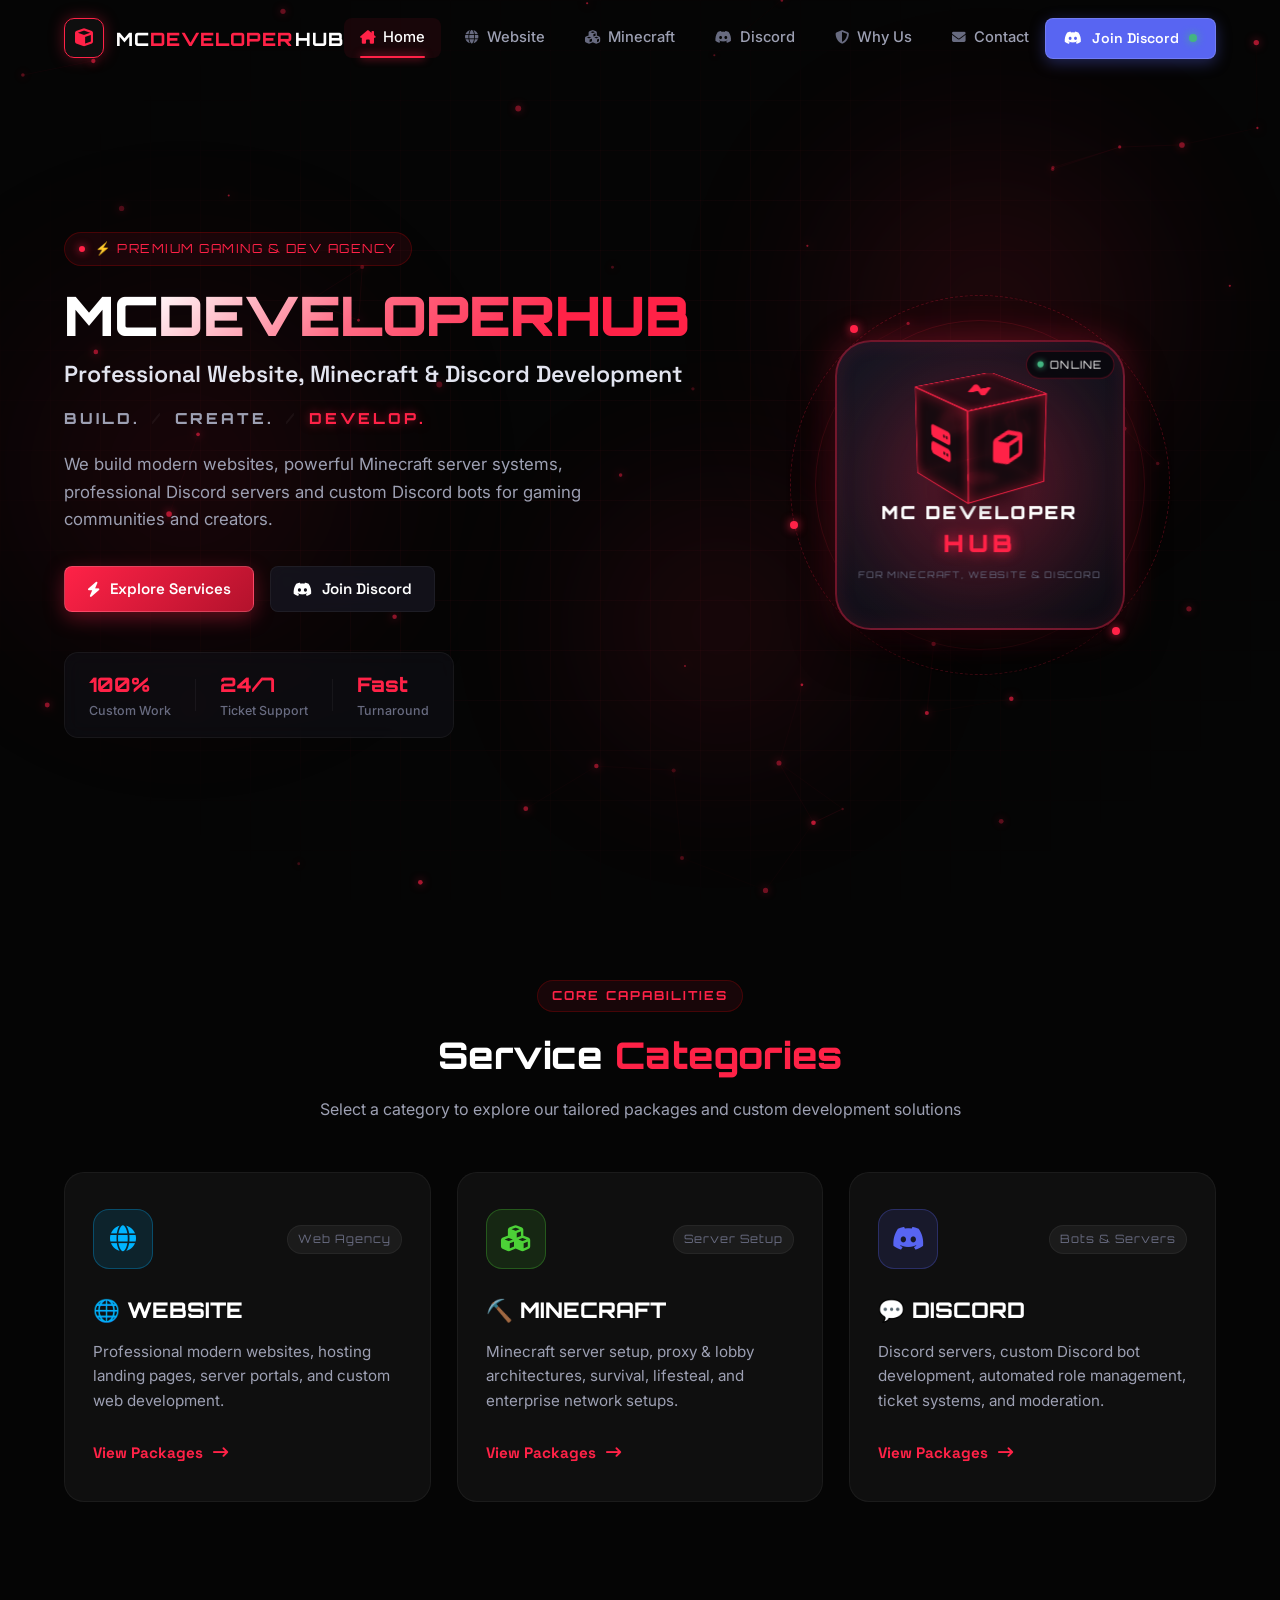
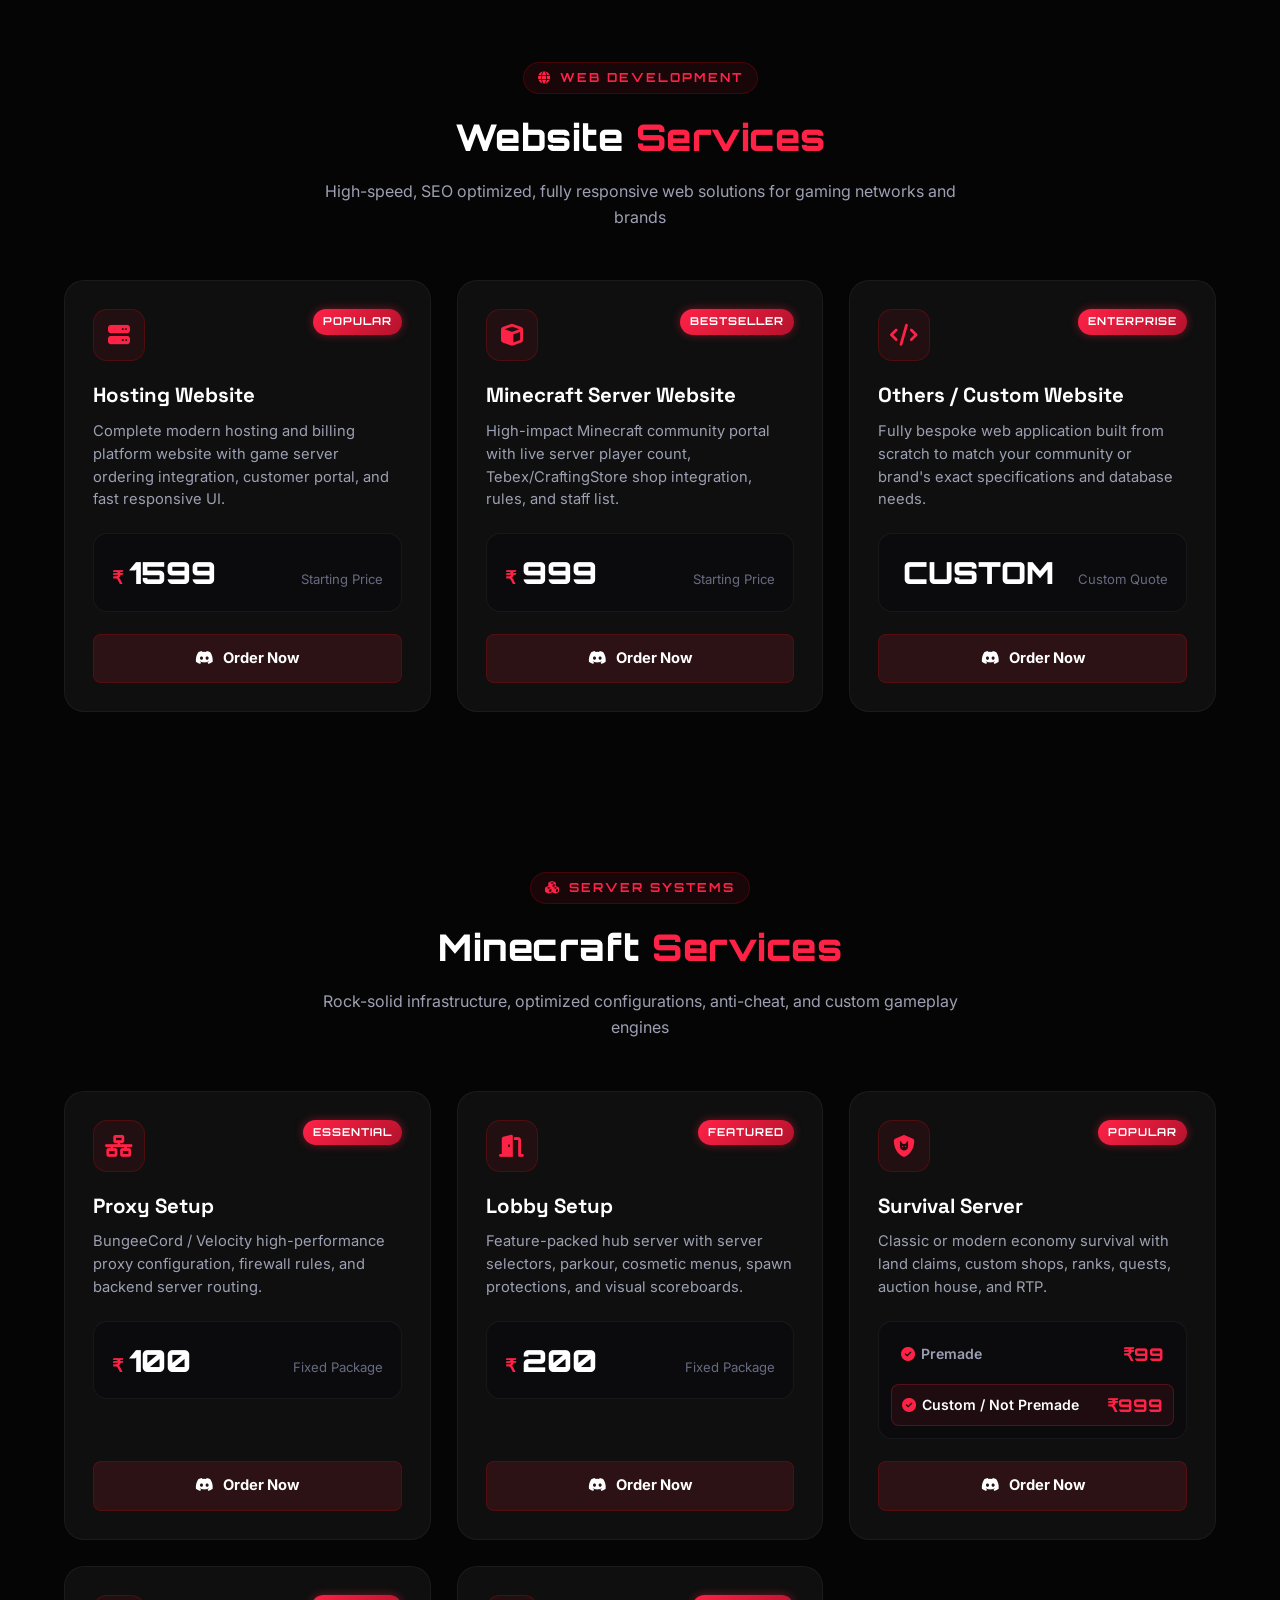
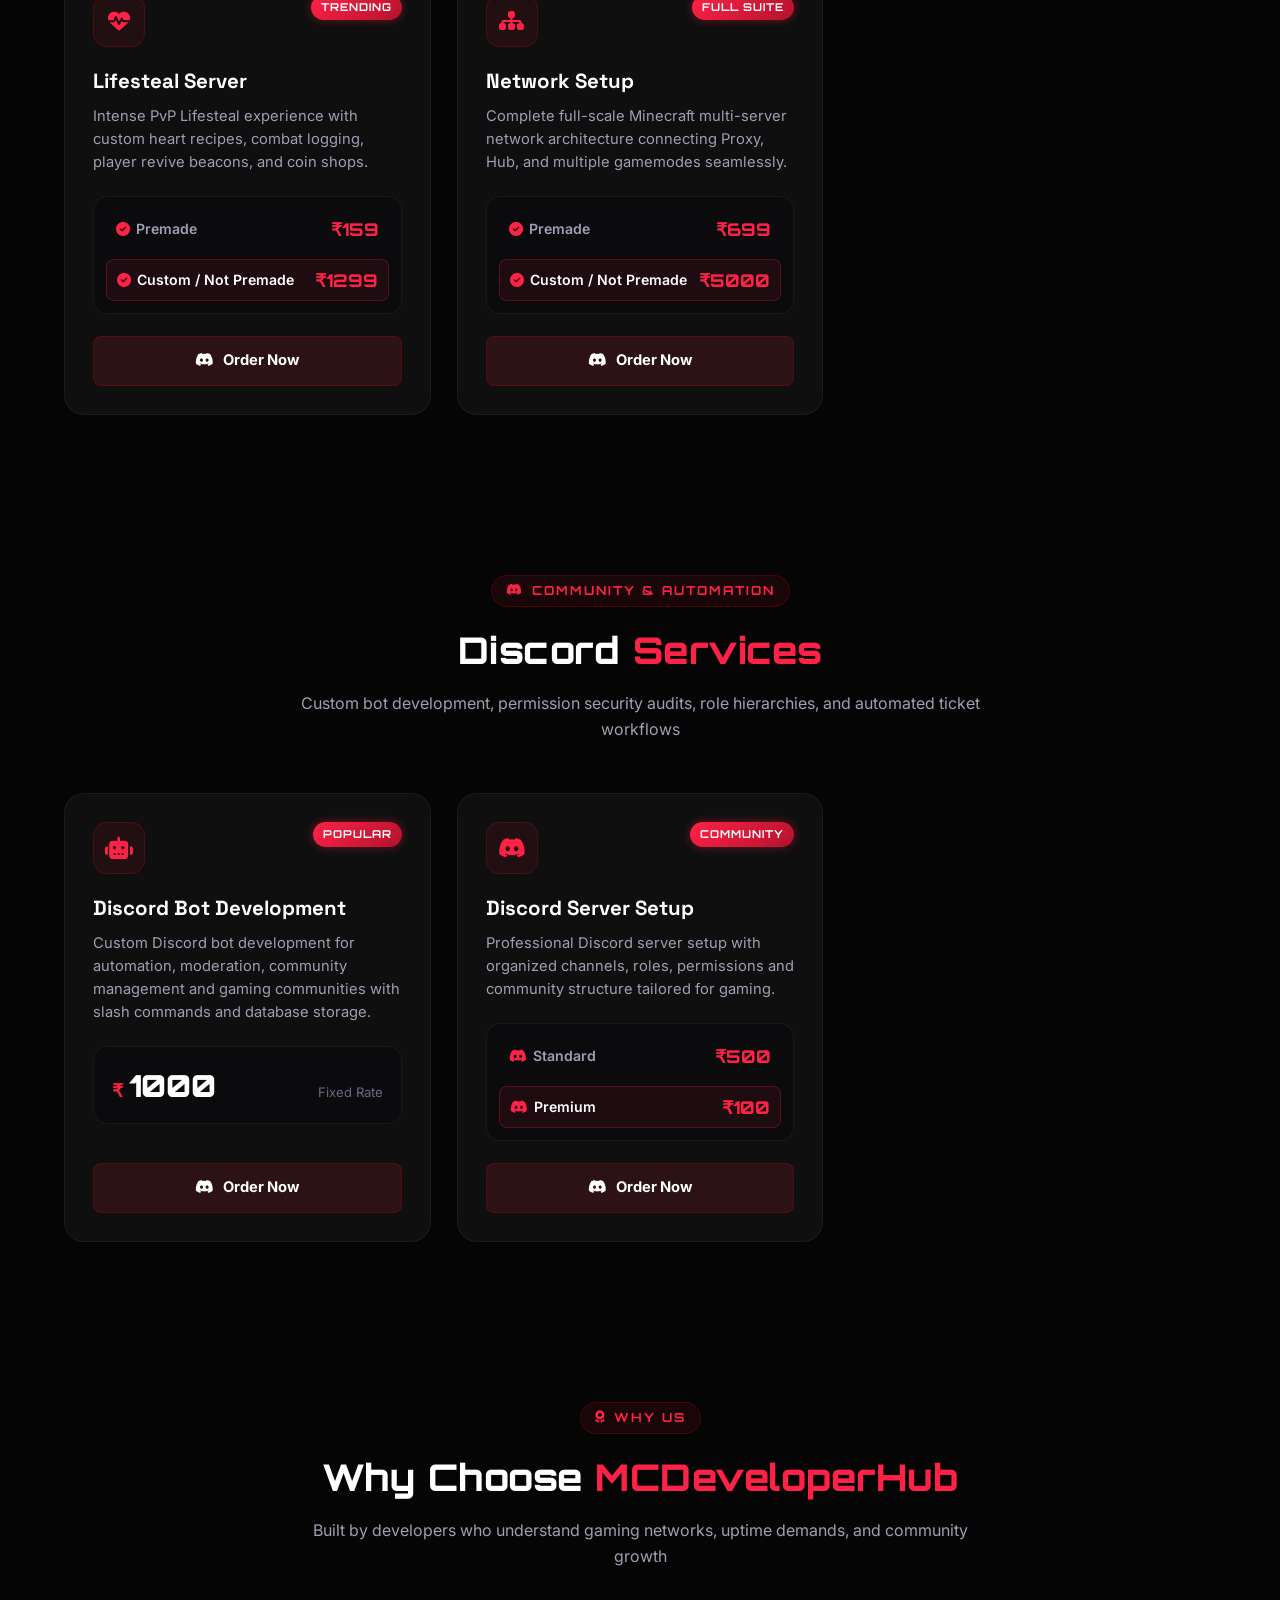
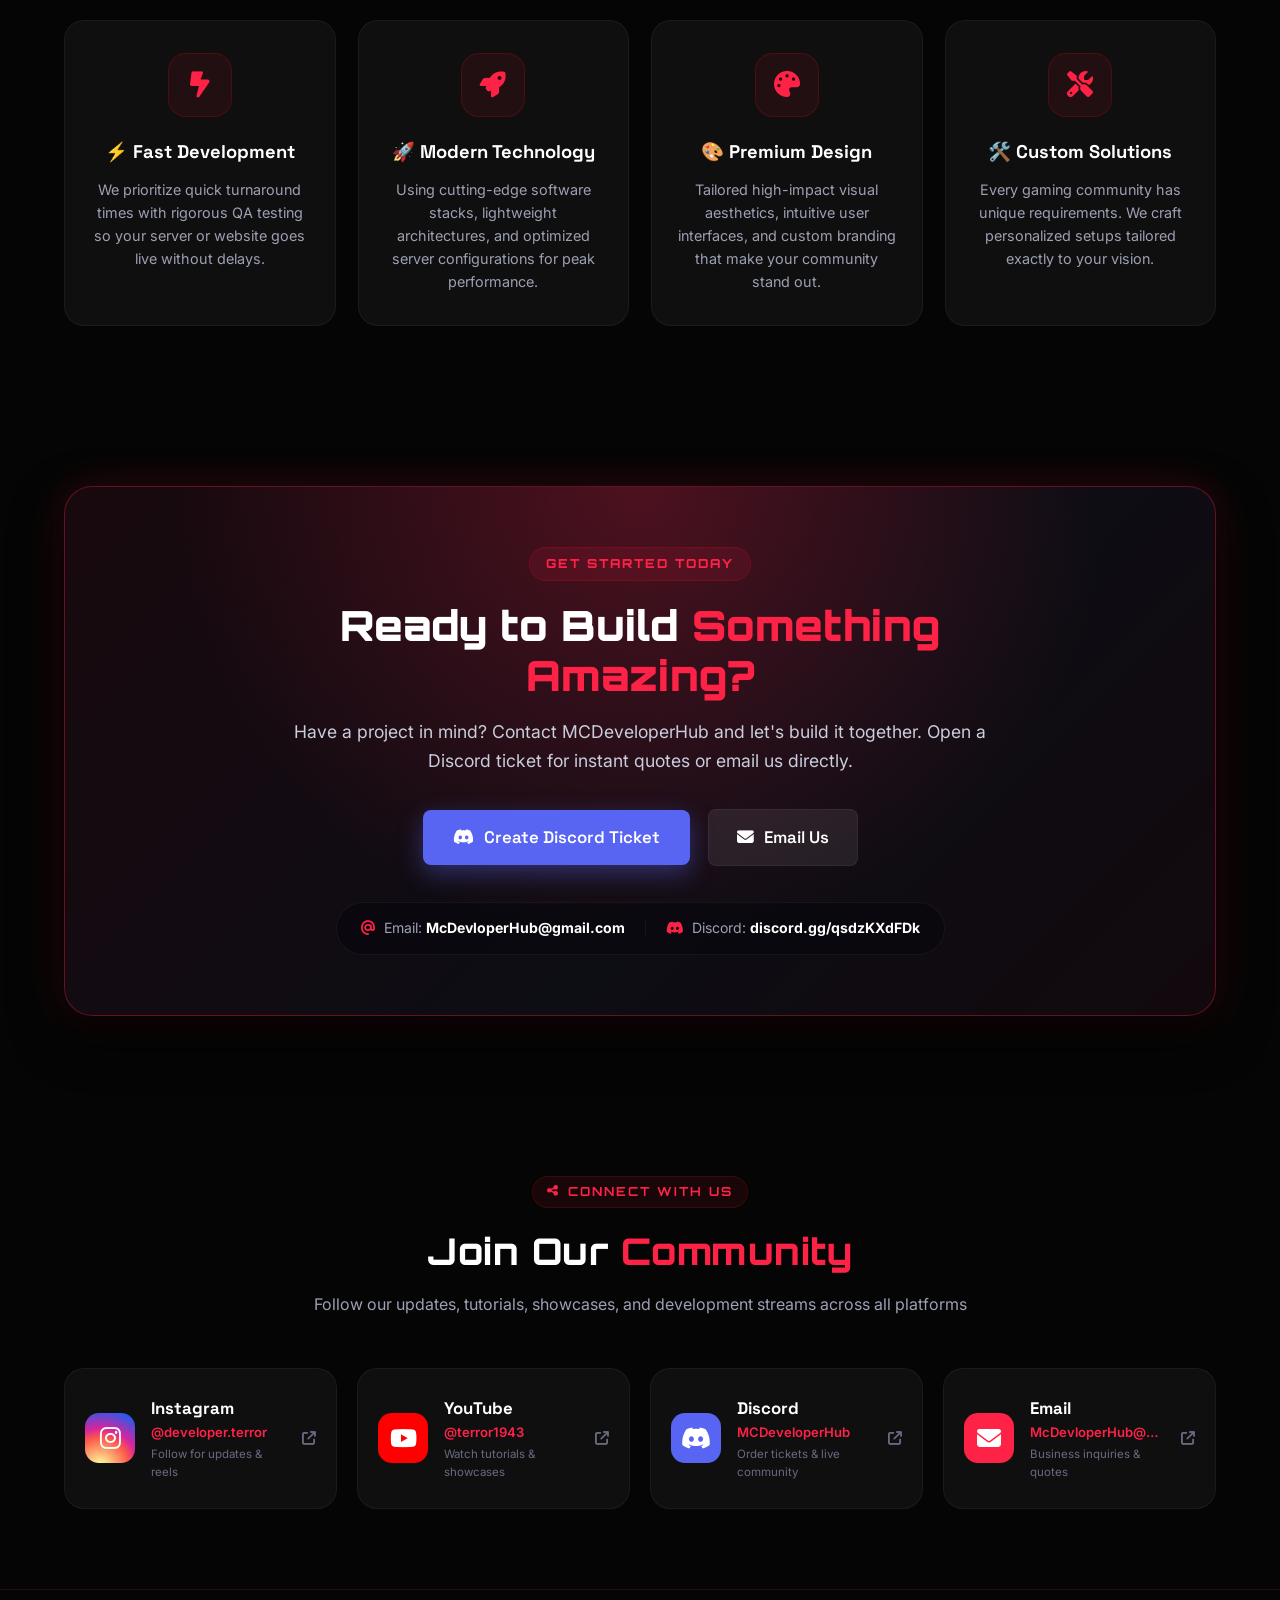
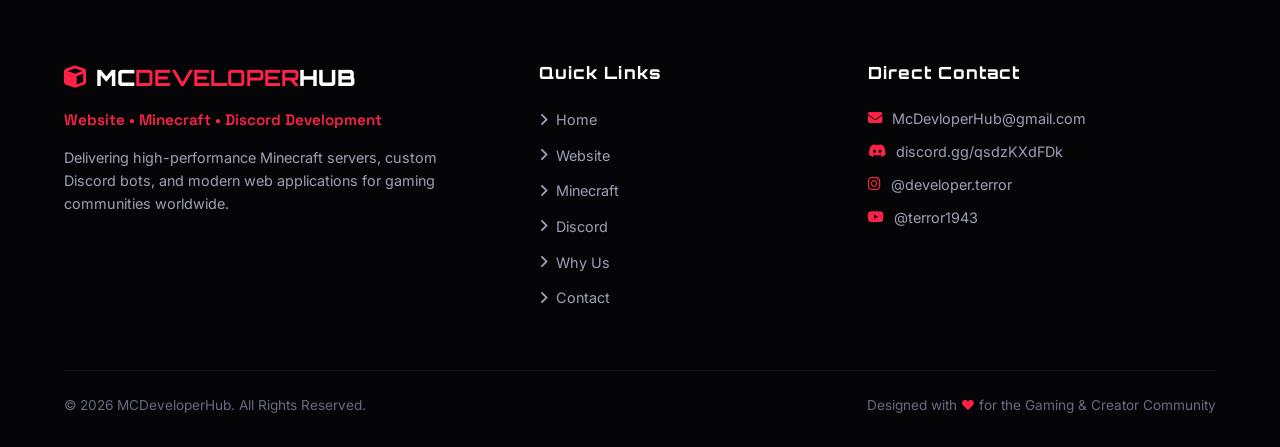
==== app/src/main/assets/web/index.html @ 364ce105 "build: initialize Android application project Setup base Android project structure including Gradle " ====
<!DOCTYPE html>
<html lang="en">
<head>
  <meta charset="UTF-8">
  <meta name="viewport" content="width=device-width, initial-scale=1.0">
  <title>MCDeveloperHub | Professional Website, Minecraft & Discord Development</title>
  <meta name="description" content="MCDeveloperHub - Premium Minecraft server systems, custom web development, professional Discord servers, and Discord bots for gaming communities and creators.">
  <meta name="theme-color" content="#ff2247">
  <link rel="preconnect" href="https://fonts.googleapis.com">
  <link rel="preconnect" href="https://fonts.gstatic.com" crossorigin>
  <link href="https://fonts.googleapis.com/css2?family=Orbitron:wght@600;800;900&family=Space+Grotesk:wght@400;500;600;700&family=Inter:wght@300;400;500;600;700&display=swap" rel="stylesheet">
  <link rel="stylesheet" href="https://cdnjs.cloudflare.com/ajax/libs/font-awesome/6.5.1/css/all.min.css">
  <link rel="stylesheet" href="style.css">
</head>
<body>
  <!-- 1. LOADING SCREEN -->
  <div id="loading-screen" class="loading-screen" aria-hidden="false">
    <div class="loader-content">
      <div class="loader-logo-wrap">
        <div class="loader-cube-glow"></div>
        <div class="loader-cube">
          <i class="fa-solid fa-cube"></i>
        </div>
      </div>
      <div class="loader-brand">MC<span>DEVELOPER</span>HUB</div>
      <div class="loader-bar-bg">
        <div class="loader-bar-fill" id="loader-bar"></div>
      </div>
      <div class="loader-status">INITIALIZING SYSTEMS... <span id="loader-percent">0%</span></div>
    </div>
  </div>

  <!-- BACKGROUND CANVAS & GRID -->
  <div class="bg-effects">
    <canvas id="particle-canvas"></canvas>
    <div class="cyber-grid"></div>
    <div class="glow-orb glow-orb-1"></div>
    <div class="glow-orb glow-orb-2"></div>
    <div class="glow-orb glow-orb-3"></div>
  </div>

  <!-- 2. NAVBAR -->
  <header class="header" id="navbar">
    <nav class="nav-container">
      <a href="#home" class="nav-brand">
        <div class="nav-logo-box">
          <i class="fa-solid fa-cube nav-logo-icon"></i>
          <div class="nav-logo-glow"></div>
        </div>
        <div class="nav-brand-text">
          <span class="brand-mc">MC</span><span class="brand-dev">DEVELOPER</span><span class="brand-hub">HUB</span>
        </div>
      </a>

      <!-- Desktop Navigation Menu -->
      <div class="nav-menu" id="nav-menu">
        <ul class="nav-list">
          <li class="nav-item">
            <a href="#home" class="nav-link active" data-nav="home">
              <i class="fa-solid fa-house-chimney"></i> Home
            </a>
          </li>
          <li class="nav-item">
            <a href="#website-services" class="nav-link" data-nav="website">
              <i class="fa-solid fa-globe"></i> Website
            </a>
          </li>
          <li class="nav-item">
            <a href="#minecraft-services" class="nav-link" data-nav="minecraft">
              <i class="fa-solid fa-cubes"></i> Minecraft
            </a>
          </li>
          <li class="nav-item">
            <a href="#discord-services" class="nav-link" data-nav="discord">
              <i class="fa-brands fa-discord"></i> Discord
            </a>
          </li>
          <li class="nav-item">
            <a href="#why-us" class="nav-link" data-nav="why-us">
              <i class="fa-solid fa-shield-halved"></i> Why Us
            </a>
          </li>
          <li class="nav-item">
            <a href="#contact" class="nav-link" data-nav="contact">
              <i class="fa-solid fa-envelope"></i> Contact
            </a>
          </li>
        </ul>
      </div>

      <!-- Action Buttons -->
      <div class="nav-actions">
        <a href="https://discord.gg/qsdzKXdFDk" target="_blank" rel="noopener noreferrer" class="btn btn-nav-discord">
          <i class="fa-brands fa-discord"></i>
          <span>Join Discord</span>
          <span class="pulse-dot"></span>
        </a>
        
        <!-- Mobile Hamburger -->
        <button class="nav-toggle" id="nav-toggle" aria-label="Toggle navigation menu" aria-expanded="false">
          <span class="toggle-bar bar-1"></span>
          <span class="toggle-bar bar-2"></span>
          <span class="toggle-bar bar-3"></span>
        </button>
      </div>
    </nav>
  </header>

  <!-- MAIN WRAPPER -->
  <main class="main-content">

    <!-- 3. HERO SECTION -->
    <section class="hero-section" id="home">
      <div class="container hero-container">
        <div class="hero-content">
          <div class="hero-badge reveal-fade">
            <span class="badge-dot"></span>
            <span class="badge-text">⚡ PREMIUM GAMING & DEV AGENCY</span>
          </div>

          <h1 class="hero-title reveal-fade">
            <span class="text-white">MC</span><span class="text-gradient-red">DEVELOPER</span><span class="text-red">HUB</span>
          </h1>

          <p class="hero-subtitle reveal-fade">
            Professional Website, Minecraft & Discord Development
          </p>

          <div class="hero-tagline reveal-fade">
            <span class="tagline-word">BUILD.</span>
            <span class="tagline-divider">/</span>
            <span class="tagline-word">CREATE.</span>
            <span class="tagline-divider">/</span>
            <span class="tagline-word highlight">DEVELOP.</span>
          </div>

          <p class="hero-desc reveal-fade">
            We build modern websites, powerful Minecraft server systems, professional Discord servers and custom Discord bots for gaming communities and creators.
          </p>

          <div class="hero-buttons reveal-fade">
            <a href="#service-categories" class="btn btn-primary btn-glow">
              <i class="fa-solid fa-bolt"></i>
              <span>Explore Services</span>
            </a>
            <a href="https://discord.gg/qsdzKXdFDk" target="_blank" rel="noopener noreferrer" class="btn btn-secondary">
              <i class="fa-brands fa-discord"></i>
              <span>Join Discord</span>
            </a>
          </div>

          <!-- Quick Stats -->
          <div class="hero-stats reveal-fade">
            <div class="stat-card">
              <div class="stat-num">100%</div>
              <div class="stat-lbl">Custom Work</div>
            </div>
            <div class="stat-divider"></div>
            <div class="stat-card">
              <div class="stat-num">24/7</div>
              <div class="stat-lbl">Ticket Support</div>
            </div>
            <div class="stat-divider"></div>
            <div class="stat-card">
              <div class="stat-num">Fast</div>
              <div class="stat-lbl">Turnaround</div>
            </div>
          </div>
        </div>

        <!-- HERO 3D FLOATING & ROTATING LOGO -->
        <div class="hero-visual reveal-scale">
          <div class="logo-3d-scene" id="logo-scene">
            <div class="cyber-ring-outer"></div>
            <div class="cyber-ring-inner"></div>
            
            <div class="floating-logo-card" id="floating-logo">
              <div class="logo-glow-aura"></div>
              
              <!-- 3D Logo Cube & Graphics -->
              <div class="logo-front">
                <div class="cube-container">
                  <div class="cube-shadow"></div>
                  <div class="tech-cube">
                    <div class="cube-face face-front"><i class="fa-solid fa-cube"></i></div>
                    <div class="cube-face face-back"><i class="fa-brands fa-discord"></i></div>
                    <div class="cube-face face-right"><i class="fa-solid fa-code"></i></div>
                    <div class="cube-face face-left"><i class="fa-solid fa-server"></i></div>
                    <div class="cube-face face-top"><i class="fa-solid fa-bolt"></i></div>
                    <div class="cube-face face-bottom"><i class="fa-solid fa-shield"></i></div>
                  </div>
                </div>

                <div class="floating-logo-text">
                  <div class="fl-brand-title">MC DEVELOPER</div>
                  <div class="fl-brand-accent">HUB</div>
                  <div class="fl-brand-sub">FOR MINECRAFT, WEBSITE & DISCORD</div>
                </div>
              </div>

              <!-- Interactive Badge Overlay -->
              <div class="badge-floating-corner">
                <span class="live-status-dot"></span>
                <span>ONLINE</span>
              </div>
            </div>

            <!-- Orbiting Cyber Particles -->
            <div class="orbit-particle orbit-1"></div>
            <div class="orbit-particle orbit-2"></div>
            <div class="orbit-particle orbit-3"></div>
          </div>
        </div>
      </div>
    </section>

    <!-- 4. SERVICE CATEGORIES -->
    <section class="section-categories" id="service-categories">
      <div class="container">
        <div class="section-header reveal-fade">
          <div class="section-badge">CORE CAPABILITIES</div>
          <h2 class="section-title">Service <span class="text-red">Categories</span></h2>
          <p class="section-subtitle">Select a category to explore our tailored packages and custom development solutions</p>
        </div>

        <div class="categories-grid">
          <!-- Category 1: Website -->
          <a href="#website-services" class="category-card reveal-up">
            <div class="cat-card-bg"></div>
            <div class="cat-card-glow"></div>
            <div class="cat-icon-wrapper">
              <div class="cat-icon cat-icon-web">
                <i class="fa-solid fa-globe"></i>
              </div>
              <span class="cat-chip">Web Agency</span>
            </div>
            <h3 class="cat-title">🌐 WEBSITE</h3>
            <p class="cat-desc">Professional modern websites, hosting landing pages, server portals, and custom web development.</p>
            <div class="cat-action">
              <span>View Packages</span>
              <i class="fa-solid fa-arrow-right-long"></i>
            </div>
          </a>

          <!-- Category 2: Minecraft -->
          <a href="#minecraft-services" class="category-card reveal-up" style="animation-delay: 0.15s;">
            <div class="cat-card-bg"></div>
            <div class="cat-card-glow"></div>
            <div class="cat-icon-wrapper">
              <div class="cat-icon cat-icon-mc">
                <i class="fa-solid fa-cubes"></i>
              </div>
              <span class="cat-chip">Server Setup</span>
            </div>
            <h3 class="cat-title">⛏️ MINECRAFT</h3>
            <p class="cat-desc">Minecraft server setup, proxy & lobby architectures, survival, lifesteal, and enterprise network setups.</p>
            <div class="cat-action">
              <span>View Packages</span>
              <i class="fa-solid fa-arrow-right-long"></i>
            </div>
          </a>

          <!-- Category 3: Discord -->
          <a href="#discord-services" class="category-card reveal-up" style="animation-delay: 0.3s;">
            <div class="cat-card-bg"></div>
            <div class="cat-card-glow"></div>
            <div class="cat-icon-wrapper">
              <div class="cat-icon cat-icon-dc">
                <i class="fa-brands fa-discord"></i>
              </div>
              <span class="cat-chip">Bots & Servers</span>
            </div>
            <h3 class="cat-title">💬 DISCORD</h3>
            <p class="cat-desc">Discord servers, custom Discord bot development, automated role management, ticket systems, and moderation.</p>
            <div class="cat-action">
              <span>View Packages</span>
              <i class="fa-solid fa-arrow-right-long"></i>
            </div>
          </a>
        </div>
      </div>
    </section>

    <!-- 5. WEBSITE SERVICES -->
    <section class="section-services" id="website-services">
      <div class="container">
        <div class="section-header reveal-fade">
          <div class="section-badge"><i class="fa-solid fa-globe"></i> WEB DEVELOPMENT</div>
          <h2 class="section-title">Website <span class="text-red">Services</span></h2>
          <p class="section-subtitle">High-speed, SEO optimized, fully responsive web solutions for gaming networks and brands</p>
        </div>

        <div class="services-grid" id="website-services-container">
          <!-- Populated by JS -->
        </div>
      </div>
    </section>

    <!-- 6. MINECRAFT SERVICES -->
    <section class="section-services" id="minecraft-services">
      <div class="container">
        <div class="section-header reveal-fade">
          <div class="section-badge"><i class="fa-solid fa-cubes"></i> SERVER SYSTEMS</div>
          <h2 class="section-title">Minecraft <span class="text-red">Services</span></h2>
          <p class="section-subtitle">Rock-solid infrastructure, optimized configurations, anti-cheat, and custom gameplay engines</p>
        </div>

        <div class="services-grid" id="minecraft-services-container">
          <!-- Populated by JS -->
        </div>
      </div>
    </section>

    <!-- 7. DISCORD SERVICES -->
    <section class="section-services" id="discord-services">
      <div class="container">
        <div class="section-header reveal-fade">
          <div class="section-badge"><i class="fa-brands fa-discord"></i> COMMUNITY & AUTOMATION</div>
          <h2 class="section-title">Discord <span class="text-red">Services</span></h2>
          <p class="section-subtitle">Custom bot development, permission security audits, role hierarchies, and automated ticket workflows</p>
        </div>

        <div class="services-grid" id="discord-services-container">
          <!-- Populated by JS -->
        </div>
      </div>
    </section>

    <!-- 8. WHY CHOOSE MCDEVELOPERHUB -->
    <section class="section-why-us" id="why-us">
      <div class="container">
        <div class="section-header reveal-fade">
          <div class="section-badge"><i class="fa-solid fa-award"></i> WHY US</div>
          <h2 class="section-title">Why Choose <span class="text-red">MCDeveloperHub</span></h2>
          <p class="section-subtitle">Built by developers who understand gaming networks, uptime demands, and community growth</p>
        </div>

        <div class="why-us-grid">
          <div class="why-card reveal-up">
            <div class="why-card-glow"></div>
            <div class="why-icon-box"><i class="fa-solid fa-bolt-lightning"></i></div>
            <h3 class="why-title">⚡ Fast Development</h3>
            <p class="why-desc">We prioritize quick turnaround times with rigorous QA testing so your server or website goes live without delays.</p>
          </div>

          <div class="why-card reveal-up" style="animation-delay: 0.1s;">
            <div class="why-card-glow"></div>
            <div class="why-icon-box"><i class="fa-solid fa-rocket"></i></div>
            <h3 class="why-title">🚀 Modern Technology</h3>
            <p class="why-desc">Using cutting-edge software stacks, lightweight architectures, and optimized server configurations for peak performance.</p>
          </div>

          <div class="why-card reveal-up" style="animation-delay: 0.2s;">
            <div class="why-card-glow"></div>
            <div class="why-icon-box"><i class="fa-solid fa-palette"></i></div>
            <h3 class="why-title">🎨 Premium Design</h3>
            <p class="why-desc">Tailored high-impact visual aesthetics, intuitive user interfaces, and custom branding that make your community stand out.</p>
          </div>

          <div class="why-card reveal-up" style="animation-delay: 0.3s;">
            <div class="why-card-glow"></div>
            <div class="why-icon-box"><i class="fa-solid fa-screwdriver-wrench"></i></div>
            <h3 class="why-title">🛠️ Custom Solutions</h3>
            <p class="why-desc">Every gaming community has unique requirements. We craft personalized setups tailored exactly to your vision.</p>
          </div>
        </div>
      </div>
    </section>

    <!-- 9. CONTACT / ORDER SECTION -->
    <section class="section-contact" id="contact">
      <div class="container">
        <div class="cta-banner reveal-scale">
          <div class="cta-mesh-bg"></div>
          <div class="cta-content">
            <div class="cta-badge">GET STARTED TODAY</div>
            <h2 class="cta-heading">Ready to Build <span class="text-red">Something Amazing?</span></h2>
            <p class="cta-text">
              Have a project in mind? Contact MCDeveloperHub and let's build it together. Open a Discord ticket for instant quotes or email us directly.
            </p>

            <div class="cta-buttons">
              <a href="https://discord.gg/qsdzKXdFDk" target="_blank" rel="noopener noreferrer" class="btn btn-cta-discord btn-glow">
                <i class="fa-brands fa-discord"></i>
                <span>Create Discord Ticket</span>
              </a>
              <a href="mailto:McDevloperHub@gmail.com" class="btn btn-cta-email">
                <i class="fa-solid fa-envelope"></i>
                <span>Email Us</span>
              </a>
            </div>

            <div class="cta-direct-info">
              <div class="info-item">
                <i class="fa-solid fa-at"></i>
                <span>Email: <strong>McDevloperHub@gmail.com</strong></span>
              </div>
              <div class="info-divider"></div>
              <div class="info-item">
                <i class="fa-brands fa-discord"></i>
                <span>Discord: <strong>discord.gg/qsdzKXdFDk</strong></span>
              </div>
            </div>
          </div>
        </div>
      </div>
    </section>

    <!-- 10. SOCIAL MEDIA SECTION -->
    <section class="section-socials" id="socials">
      <div class="container">
        <div class="section-header reveal-fade">
          <div class="section-badge"><i class="fa-solid fa-share-nodes"></i> CONNECT WITH US</div>
          <h2 class="section-title">Join Our <span class="text-red">Community</span></h2>
          <p class="section-subtitle">Follow our updates, tutorials, showcases, and development streams across all platforms</p>
        </div>

        <div class="socials-grid">
          <!-- Instagram -->
          <a href="https://www.instagram.com/developer.terror?igsi=ZnM3NHNtdjF3dmpr" target="_blank" rel="noopener noreferrer" class="social-card sc-instagram reveal-up">
            <div class="sc-glow"></div>
            <div class="sc-icon"><i class="fa-brands fa-instagram"></i></div>
            <div class="sc-info">
              <div class="sc-platform">Instagram</div>
              <div class="sc-handle">@developer.terror</div>
              <div class="sc-label">Follow for updates & reels</div>
            </div>
            <div class="sc-arrow"><i class="fa-solid fa-arrow-up-right-from-square"></i></div>
          </a>

          <!-- YouTube -->
          <a href="https://youtube.com/@terror1943?si=mjXOVW4TZnGoXd26" target="_blank" rel="noopener noreferrer" class="social-card sc-youtube reveal-up" style="animation-delay: 0.1s;">
            <div class="sc-glow"></div>
            <div class="sc-icon"><i class="fa-brands fa-youtube"></i></div>
            <div class="sc-info">
              <div class="sc-platform">YouTube</div>
              <div class="sc-handle">@terror1943</div>
              <div class="sc-label">Watch tutorials & showcases</div>
            </div>
            <div class="sc-arrow"><i class="fa-solid fa-arrow-up-right-from-square"></i></div>
          </a>

          <!-- Discord -->
          <a href="https://discord.gg/qsdzKXdFDk" target="_blank" rel="noopener noreferrer" class="social-card sc-discord reveal-up" style="animation-delay: 0.2s;">
            <div class="sc-glow"></div>
            <div class="sc-icon"><i class="fa-brands fa-discord"></i></div>
            <div class="sc-info">
              <div class="sc-platform">Discord</div>
              <div class="sc-handle">MCDeveloperHub</div>
              <div class="sc-label">Order tickets & live community</div>
            </div>
            <div class="sc-arrow"><i class="fa-solid fa-arrow-up-right-from-square"></i></div>
          </a>

          <!-- Email -->
          <a href="mailto:McDevloperHub@gmail.com" class="social-card sc-email reveal-up" style="animation-delay: 0.3s;">
            <div class="sc-glow"></div>
            <div class="sc-icon"><i class="fa-solid fa-envelope"></i></div>
            <div class="sc-info">
              <div class="sc-platform">Email</div>
              <div class="sc-handle">McDevloperHub@gmail.com</div>
              <div class="sc-label">Business inquiries & quotes</div>
            </div>
            <div class="sc-arrow"><i class="fa-solid fa-arrow-up-right-from-square"></i></div>
          </a>
        </div>
      </div>
    </section>

  </main>

  <!-- 11. FOOTER -->
  <footer class="footer">
    <div class="container footer-container">
      <div class="footer-top">
        <div class="footer-brand-col">
          <div class="footer-brand">
            <i class="fa-solid fa-cube text-red"></i>
            <span>MC<strong class="text-red">DEVELOPER</strong>HUB</span>
          </div>
          <p class="footer-tagline">Website • Minecraft • Discord Development</p>
          <p class="footer-about">
            Delivering high-performance Minecraft servers, custom Discord bots, and modern web applications for gaming communities worldwide.
          </p>
        </div>

        <div class="footer-links-col">
          <h4 class="footer-heading">Quick Links</h4>
          <ul class="footer-links">
            <li><a href="#home"><i class="fa-solid fa-angle-right"></i> Home</a></li>
            <li><a href="#website-services"><i class="fa-solid fa-angle-right"></i> Website</a></li>
            <li><a href="#minecraft-services"><i class="fa-solid fa-angle-right"></i> Minecraft</a></li>
            <li><a href="#discord-services"><i class="fa-solid fa-angle-right"></i> Discord</a></li>
            <li><a href="#why-us"><i class="fa-solid fa-angle-right"></i> Why Us</a></li>
            <li><a href="#contact"><i class="fa-solid fa-angle-right"></i> Contact</a></li>
          </ul>
        </div>

        <div class="footer-contact-col">
          <h4 class="footer-heading">Direct Contact</h4>
          <ul class="footer-contact-list">
            <li>
              <i class="fa-solid fa-envelope text-red"></i>
              <a href="mailto:McDevloperHub@gmail.com">McDevloperHub@gmail.com</a>
            </li>
            <li>
              <i class="fa-brands fa-discord text-red"></i>
              <a href="https://discord.gg/qsdzKXdFDk" target="_blank" rel="noopener noreferrer">discord.gg/qsdzKXdFDk</a>
            </li>
            <li>
              <i class="fa-brands fa-instagram text-red"></i>
              <a href="https://www.instagram.com/developer.terror?igsi=ZnM3NHNtdjF3dmpr" target="_blank" rel="noopener noreferrer">@developer.terror</a>
            </li>
            <li>
              <i class="fa-brands fa-youtube text-red"></i>
              <a href="https://youtube.com/@terror1943?si=mjXOVW4TZnGoXd26" target="_blank" rel="noopener noreferrer">@terror1943</a>
            </li>
          </ul>
        </div>
      </div>

      <div class="footer-bottom">
        <div class="copyright">
          &copy; 2026 MCDeveloperHub. All Rights Reserved.
        </div>
        <div class="footer-sub-tag">
          Designed with <span class="heart-pulse">❤</span> for the Gaming & Creator Community
        </div>
      </div>
    </div>
  </footer>

  <!-- Floating Scroll To Top Button -->
  <button id="back-to-top" class="back-to-top" aria-label="Scroll to top">
    <i class="fa-solid fa-arrow-up"></i>
  </button>

  <script src="script.js"></script>
</body>
</html>
---- app/src/main/assets/web/style.css ----
/* ━━━━━━━━━━━━━━━━━━━━━━━━━━━━━━━━━━━━━━━━━━━━━━━━━━━━━
   MCDEVELOPERHUB - CORE DESIGN SYSTEM
   Futuristic Cyber Dark & Neon Red Developer Aesthetic
   ━━━━━━━━━━━━━━━━━━━━━━━━━━━━━━━━━━━━━━━━━━━━━━━━━━━━━ */

:root {
  /* Sleek Interface Color Palette */
  --bg-black: #050505;
  --bg-dark: #0a0a0f;
  --bg-card: rgba(20, 20, 20, 0.7);
  --bg-card-hover: rgba(28, 28, 36, 0.85);
  --bg-glass: rgba(15, 15, 20, 0.75);
  --bg-glass-card: rgba(20, 20, 20, 0.7);
  
  --primary-red: #ff2247;
  --primary-red-glow: #ff3355;
  --red-deep: #b3122c;
  --red-dark: #3a0811;
  --red-neon: 0 0 10px rgba(255, 0, 0, 0.8), 0 0 20px rgba(255, 0, 0, 0.4);
  --red-glow: 0 0 20px rgba(255, 0, 0, 0.4);
  --red-accent: #ff4d4d;
  
  --text-white: #ffffff;
  --text-muted: #9da0b3;
  --text-dim: #686b80;
  
  --border-dark: rgba(255, 255, 255, 0.05);
  --border-red-subtle: rgba(255, 0, 0, 0.2);
  --border-red-bright: rgba(255, 34, 71, 0.6);
  
  --glow-primary: 0 0 20px rgba(255, 0, 0, 0.4);
  --glow-strong: 0 0 30px rgba(255, 0, 0, 0.6);
  --shadow-card: 0 10px 30px rgba(0, 0, 0, 0.7);
  --shadow-elevated: 0 20px 50px rgba(255, 0, 0, 0.25);

  /* Typography */
  --font-display: 'Orbitron', -apple-system, BlinkMacSystemFont, sans-serif;
  --font-heading: 'Space Grotesk', -apple-system, BlinkMacSystemFont, sans-serif;
  --font-body: 'Inter', -apple-system, BlinkMacSystemFont, sans-serif;

  /* Layout & Transitions */
  --max-width: 1200px;
  --radius-sm: 8px;
  --radius-md: 14px;
  --radius-lg: 20px;
  --radius-full: 9999px;
  --transition-fast: 0.2s ease;
  --transition-normal: 0.35s cubic-bezier(0.16, 1, 0.3, 1);
  --transition-slow: 0.6s cubic-bezier(0.16, 1, 0.3, 1);
}

/* Reset & Global */
*, *::before, *::after {
  margin: 0;
  padding: 0;
  box-sizing: border-box;
}

html {
  scroll-behavior: smooth;
  font-size: 16px;
  background-color: var(--bg-black);
  color: var(--text-white);
  font-family: var(--font-body);
  overflow-x: hidden;
}

body {
  background-color: var(--bg-black);
  color: var(--text-white);
  line-height: 1.6;
  position: relative;
  overflow-x: hidden;
  min-height: 100vh;
}

a {
  color: inherit;
  text-decoration: none;
  transition: var(--transition-fast);
}

ul {
  list-style: none;
}

button {
  cursor: pointer;
  border: none;
  outline: none;
  background: transparent;
  font-family: inherit;
}

img {
  max-width: 100%;
  height: auto;
  display: block;
}

.container {
  width: 100%;
  max-width: var(--max-width);
  margin: 0 auto;
  padding: 0 24px;
}

/* Text Utilities */
.text-red {
  color: var(--primary-red);
}

.text-white {
  color: var(--text-white);
}

.text-gradient-red {
  background: linear-gradient(135deg, #ffffff 0%, #ff6b84 50%, var(--primary-red) 100%);
  -webkit-background-clip: text;
  -webkit-text-fill-color: transparent;
}

/* ━━━━━━━━━━━━━━━━━━━━━━━━━━━━━━━━━━━━━━━━━━━━━━━━━━━━━
   BACKGROUND EFFECTS & PARTICLES
   ━━━━━━━━━━━━━━━━━━━━━━━━━━━━━━━━━━━━━━━━━━━━━━━━━━━━━ */
.bg-effects {
  position: fixed;
  top: 0;
  left: 0;
  width: 100%;
  height: 100%;
  pointer-events: none;
  z-index: 0;
  overflow: hidden;
}

#particle-canvas {
  position: absolute;
  top: 0;
  left: 0;
  width: 100%;
  height: 100%;
}

.cyber-grid {
  position: absolute;
  top: 0;
  left: 0;
  width: 100%;
  height: 100%;
  background-size: 50px 50px;
  background-image: 
    linear-gradient(to right, rgba(255, 34, 71, 0.03) 1px, transparent 1px),
    linear-gradient(to bottom, rgba(255, 34, 71, 0.03) 1px, transparent 1px);
  mask-image: radial-gradient(ellipse at center, black 40%, transparent 80%);
  -webkit-mask-image: radial-gradient(ellipse at center, black 40%, transparent 80%);
}

.glow-orb {
  position: absolute;
  border-radius: 50%;
  filter: blur(90px);
  opacity: 0.18;
  pointer-events: none;
  animation: orbFloat 14s infinite alternate ease-in-out;
}

.glow-orb-1 {
  top: 10%;
  right: 5%;
  width: 450px;
  height: 450px;
  background: radial-gradient(circle, var(--primary-red) 0%, transparent 70%);
}

.glow-orb-2 {
  bottom: 20%;
  left: -5%;
  width: 500px;
  height: 500px;
  background: radial-gradient(circle, var(--red-deep) 0%, transparent 70%);
  animation-duration: 18s;
}

.glow-orb-3 {
  top: 50%;
  right: 30%;
  width: 350px;
  height: 350px;
  background: radial-gradient(circle, var(--primary-red) 0%, transparent 70%);
  animation-duration: 12s;
}

@keyframes orbFloat {
  0% { transform: translate(0, 0) scale(1); }
  50% { transform: translate(30px, 40px) scale(1.1); }
  100% { transform: translate(-20px, -30px) scale(0.95); }
}

/* ━━━━━━━━━━━━━━━━━━━━━━━━━━━━━━━━━━━━━━━━━━━━━━━━━━━━━
   1. LOADING SCREEN
   ━━━━━━━━━━━━━━━━━━━━━━━━━━━━━━━━━━━━━━━━━━━━━━━━━━━━━ */
.loading-screen {
  position: fixed;
  top: 0;
  left: 0;
  width: 100%;
  height: 100%;
  background: #050508;
  display: flex;
  align-items: center;
  justify-content: center;
  z-index: 9999;
  transition: opacity 0.6s ease, visibility 0.6s ease;
}

.loading-screen.hidden {
  opacity: 0;
  visibility: hidden;
  pointer-events: none;
}

.loader-content {
  display: flex;
  flex-direction: column;
  align-items: center;
  text-align: center;
  max-width: 360px;
  padding: 20px;
}

.loader-logo-wrap {
  position: relative;
  width: 80px;
  height: 80px;
  margin-bottom: 24px;
}

.loader-cube-glow {
  position: absolute;
  inset: -10px;
  background: radial-gradient(circle, var(--primary-red) 0%, transparent 70%);
  filter: blur(12px);
  animation: pulseGlow 1.5s infinite alternate ease-in-out;
}

.loader-cube {
  width: 100%;
  height: 100%;
  background: var(--bg-card);
  border: 2px solid var(--primary-red);
  border-radius: 18px;
  display: flex;
  align-items: center;
  justify-content: center;
  font-size: 32px;
  color: var(--primary-red);
  box-shadow: 0 0 20px rgba(255, 34, 71, 0.5);
  animation: spinCube 3s infinite ease-in-out;
}

.loader-brand {
  font-family: var(--font-display);
  font-size: 1.3rem;
  font-weight: 800;
  letter-spacing: 3px;
  color: #fff;
  margin-bottom: 18px;
}

.loader-brand span {
  color: var(--primary-red);
}

.loader-bar-bg {
  width: 240px;
  height: 6px;
  background: rgba(255, 255, 255, 0.08);
  border-radius: var(--radius-full);
  overflow: hidden;
  position: relative;
  margin-bottom: 12px;
  border: 1px solid rgba(255, 34, 71, 0.3);
}

.loader-bar-fill {
  width: 0%;
  height: 100%;
  background: linear-gradient(90deg, #ff2247, #ff6b84);
  box-shadow: 0 0 10px #ff2247;
  border-radius: var(--radius-full);
  transition: width 0.15s ease-out;
}

.loader-status {
  font-family: var(--font-display);
  font-size: 0.75rem;
  letter-spacing: 2px;
  color: var(--text-dim);
}

.loader-status span {
  color: var(--primary-red);
  font-weight: 700;
}

@keyframes spinCube {
  0% { transform: rotate(0deg) scale(1); }
  50% { transform: rotate(180deg) scale(1.1); }
  100% { transform: rotate(360deg) scale(1); }
}

@keyframes pulseGlow {
  0% { opacity: 0.4; transform: scale(0.9); }
  100% { opacity: 0.9; transform: scale(1.2); }
}

/* ━━━━━━━━━━━━━━━━━━━━━━━━━━━━━━━━━━━━━━━━━━━━━━━━━━━━━
   2. NAVBAR
   ━━━━━━━━━━━━━━━━━━━━━━━━━━━━━━━━━━━━━━━━━━━━━━━━━━━━━ */
.header {
  position: fixed;
  top: 0;
  left: 0;
  width: 100%;
  z-index: 1000;
  transition: all 0.35s ease;
  background: transparent;
  padding: 18px 0;
}

.header.scrolled {
  background: rgba(8, 8, 12, 0.88);
  backdrop-filter: blur(16px);
  -webkit-backdrop-filter: blur(16px);
  border-bottom: 1px solid rgba(255, 34, 71, 0.2);
  padding: 12px 0;
  box-shadow: 0 8px 25px rgba(0, 0, 0, 0.6);
}

.nav-container {
  max-width: var(--max-width);
  margin: 0 auto;
  padding: 0 24px;
  display: flex;
  align-items: center;
  justify-content: space-between;
}

.nav-brand {
  display: flex;
  align-items: center;
  gap: 12px;
}

.nav-logo-box {
  position: relative;
  width: 40px;
  height: 40px;
  background: var(--bg-card);
  border: 1.5px solid var(--primary-red);
  border-radius: 10px;
  display: flex;
  align-items: center;
  justify-content: center;
  color: var(--primary-red);
  font-size: 18px;
  box-shadow: 0 0 15px rgba(255, 34, 71, 0.35);
  transition: transform var(--transition-normal);
}

.nav-brand:hover .nav-logo-box {
  transform: rotate(15deg) scale(1.08);
  box-shadow: var(--glow-primary);
}

.nav-brand-text {
  font-family: var(--font-display);
  font-weight: 800;
  font-size: 1.15rem;
  letter-spacing: 1px;
  display: flex;
  align-items: center;
}

.brand-mc { color: #ffffff; }
.brand-dev { color: var(--primary-red); }
.brand-hub { color: #ffffff; margin-left: 2px; }

.nav-menu {
  display: flex;
  align-items: center;
}

.nav-list {
  display: flex;
  align-items: center;
  gap: 8px;
}

.nav-link {
  padding: 8px 16px;
  font-size: 0.92rem;
  font-weight: 500;
  color: var(--text-muted);
  border-radius: var(--radius-sm);
  display: flex;
  align-items: center;
  gap: 8px;
  position: relative;
  transition: all var(--transition-fast);
}

.nav-link i {
  font-size: 0.85rem;
  color: var(--text-dim);
  transition: color var(--transition-fast);
}

.nav-link:hover,
.nav-link.active {
  color: #fff;
  background: rgba(255, 34, 71, 0.08);
}

.nav-link:hover i,
.nav-link.active i {
  color: var(--primary-red);
}

.nav-link.active::after {
  content: '';
  position: absolute;
  bottom: 0;
  left: 16px;
  right: 16px;
  height: 2px;
  background: var(--primary-red);
  border-radius: var(--radius-full);
  box-shadow: 0 0 8px var(--primary-red);
}

.nav-actions {
  display: flex;
  align-items: center;
  gap: 14px;
}

.btn {
  display: inline-flex;
  align-items: center;
  justify-content: center;
  gap: 10px;
  padding: 10px 22px;
  font-size: 0.95rem;
  font-weight: 600;
  font-family: var(--font-heading);
  border-radius: var(--radius-sm);
  transition: all var(--transition-normal);
  position: relative;
  overflow: hidden;
  user-select: none;
}

.btn-nav-discord {
  background: #5865f2;
  color: #fff;
  padding: 8px 18px;
  font-size: 0.88rem;
  border-radius: 8px;
  border: 1px solid rgba(255, 255, 255, 0.15);
  box-shadow: 0 4px 15px rgba(88, 101, 242, 0.35);
}

.btn-nav-discord:hover {
  background: #4752c4;
  transform: translateY(-2px);
  box-shadow: 0 6px 20px rgba(88, 101, 242, 0.55);
}

.pulse-dot {
  width: 8px;
  height: 8px;
  background: #43b581;
  border-radius: 50%;
  box-shadow: 0 0 8px #43b581;
  animation: pulseGreen 1.5s infinite;
}

@keyframes pulseGreen {
  0% { transform: scale(0.9); opacity: 0.7; }
  50% { transform: scale(1.2); opacity: 1; }
  100% { transform: scale(0.9); opacity: 0.7; }
}

.nav-toggle {
  display: none;
  flex-direction: column;
  justify-content: space-between;
  width: 32px;
  height: 24px;
  padding: 2px;
  z-index: 1001;
}

.toggle-bar {
  width: 100%;
  height: 2.5px;
  background: #fff;
  border-radius: 4px;
  transition: all var(--transition-normal);
}

.nav-toggle.open .bar-1 {
  transform: translateY(8px) rotate(45deg);
  background: var(--primary-red);
}

.nav-toggle.open .bar-2 {
  opacity: 0;
}

.nav-toggle.open .bar-3 {
  transform: translateY(-8px) rotate(-45deg);
  background: var(--primary-red);
}

/* ━━━━━━━━━━━━━━━━━━━━━━━━━━━━━━━━━━━━━━━━━━━━━━━━━━━━━
   3. HERO SECTION
   ━━━━━━━━━━━━━━━━━━━━━━━━━━━━━━━━━━━━━━━━━━━━━━━━━━━━━ */
.hero-section {
  position: relative;
  min-height: 100vh;
  display: flex;
  align-items: center;
  padding: 130px 0 60px;
  z-index: 1;
}

.hero-container {
  display: grid;
  grid-template-columns: 1.15fr 0.85fr;
  gap: 40px;
  align-items: center;
}

.hero-badge {
  display: inline-flex;
  align-items: center;
  gap: 10px;
  padding: 6px 14px;
  background: rgba(255, 34, 71, 0.08);
  border: 1px solid var(--border-red-subtle);
  border-radius: var(--radius-full);
  font-family: var(--font-display);
  font-size: 0.78rem;
  letter-spacing: 1.5px;
  color: var(--primary-red);
  margin-bottom: 20px;
}

.badge-dot {
  width: 6px;
  height: 6px;
  background: var(--primary-red);
  border-radius: 50%;
  box-shadow: 0 0 8px var(--primary-red);
  animation: pulseGreen 1.5s infinite;
}

.hero-title {
  font-family: var(--font-display);
  font-size: 3.4rem;
  font-weight: 900;
  line-height: 1.1;
  letter-spacing: -0.5px;
  margin-bottom: 14px;
}

.hero-subtitle {
  font-family: var(--font-heading);
  font-size: 1.45rem;
  font-weight: 600;
  color: #e2e4ef;
  margin-bottom: 16px;
  line-height: 1.35;
}

.hero-tagline {
  display: flex;
  align-items: center;
  gap: 12px;
  font-family: var(--font-display);
  font-size: 0.95rem;
  font-weight: 800;
  letter-spacing: 3px;
  margin-bottom: 20px;
}

.tagline-word {
  color: var(--text-muted);
}

.tagline-word.highlight {
  color: var(--primary-red);
  text-shadow: 0 0 10px rgba(255, 34, 71, 0.5);
}

.tagline-divider {
  color: var(--border-dark);
}

.hero-desc {
  font-size: 1.05rem;
  color: var(--text-muted);
  line-height: 1.65;
  margin-bottom: 32px;
  max-width: 540px;
}

.hero-buttons {
  display: flex;
  flex-wrap: wrap;
  gap: 16px;
  margin-bottom: 40px;
}

.btn-primary {
  background: linear-gradient(135deg, var(--primary-red) 0%, var(--red-deep) 100%);
  color: #fff;
  border: 1px solid rgba(255, 255, 255, 0.18);
  box-shadow: 0 6px 20px rgba(255, 34, 71, 0.35);
}

.btn-primary:hover {
  transform: translateY(-3px);
  box-shadow: var(--glow-strong);
  background: linear-gradient(135deg, var(--red-accent) 0%, var(--primary-red) 100%);
}

.btn-secondary {
  background: rgba(22, 22, 32, 0.8);
  color: #fff;
  border: 1px solid var(--border-dark);
  backdrop-filter: blur(8px);
}

.btn-secondary:hover {
  background: rgba(30, 30, 44, 0.95);
  border-color: var(--border-red-subtle);
  transform: translateY(-3px);
}

.hero-stats {
  display: flex;
  align-items: center;
  gap: 24px;
  padding: 16px 24px;
  background: rgba(18, 18, 26, 0.5);
  border: 1px solid var(--border-dark);
  border-radius: var(--radius-md);
  backdrop-filter: blur(10px);
  width: fit-content;
}

.stat-card {
  text-align: left;
}

.stat-num {
  font-family: var(--font-display);
  font-size: 1.25rem;
  font-weight: 800;
  color: var(--primary-red);
}

.stat-lbl {
  font-size: 0.78rem;
  color: var(--text-dim);
  font-weight: 500;
}

.stat-divider {
  width: 1px;
  height: 32px;
  background: var(--border-dark);
}

/* ━━━━━━━━━━━━━━━━━━━━━━━━━━━━━━━━━━━━━━━━━━━━━━━━━━━━━
   3D FLOATING & ROTATING LOGO IN HERO
   ━━━━━━━━━━━━━━━━━━━━━━━━━━━━━━━━━━━━━━━━━━━━━━━━━━━━━ */
.hero-visual {
  position: relative;
  display: flex;
  justify-content: center;
  align-items: center;
}

.logo-3d-scene {
  position: relative;
  width: 360px;
  height: 360px;
  perspective: 1000px;
  display: flex;
  align-items: center;
  justify-content: center;
}

.cyber-ring-outer {
  position: absolute;
  width: 380px;
  height: 380px;
  border: 1.5px dashed rgba(255, 34, 71, 0.25);
  border-radius: 50%;
  animation: rotateClockwise 25s linear infinite;
}

.cyber-ring-inner {
  position: absolute;
  width: 330px;
  height: 330px;
  border: 1px solid rgba(255, 34, 71, 0.15);
  border-radius: 50%;
  animation: rotateCounterClockwise 20s linear infinite;
}

.floating-logo-card {
  position: relative;
  width: 290px;
  height: 290px;
  aspect-ratio: 1 / 1;
  background: linear-gradient(145deg, #161622 0%, #0d0d14 100%);
  border: 2px solid rgba(255, 34, 71, 0.4);
  border-radius: 36px;
  padding: 24px;
  display: flex;
  flex-direction: column;
  align-items: center;
  justify-content: center;
  box-shadow: 
    0 20px 40px rgba(0, 0, 0, 0.8),
    0 0 35px rgba(255, 34, 71, 0.35),
    inset 0 0 20px rgba(255, 34, 71, 0.12);
  transform-style: preserve-3d;
  animation: floatLogo 5s ease-in-out infinite;
  transition: transform 0.2s ease-out, box-shadow 0.3s ease;
  cursor: pointer;
  user-select: none;
}

.floating-logo-card:hover {
  border-color: var(--primary-red);
  box-shadow: 
    0 25px 50px rgba(0, 0, 0, 0.9),
    0 0 55px rgba(255, 34, 71, 0.65),
    inset 0 0 25px rgba(255, 34, 71, 0.25);
}

.logo-glow-aura {
  position: absolute;
  inset: -20px;
  background: radial-gradient(circle, rgba(255, 34, 71, 0.35) 0%, transparent 70%);
  filter: blur(25px);
  border-radius: 50%;
  pointer-events: none;
  animation: pulseAura 4s infinite alternate ease-in-out;
}

.logo-front {
  display: flex;
  flex-direction: column;
  align-items: center;
  text-align: center;
  z-index: 2;
  transform: translateZ(30px);
}

/* 3D Isometric Cube */
.cube-container {
  width: 90px;
  height: 90px;
  perspective: 800px;
  margin-bottom: 16px;
  position: relative;
}

.tech-cube {
  width: 100%;
  height: 100%;
  position: relative;
  transform-style: preserve-3d;
  transform: rotateX(-20deg) rotateY(35deg);
  animation: autoRotateCube 12s linear infinite;
}

.cube-face {
  position: absolute;
  width: 90px;
  height: 90px;
  background: rgba(22, 10, 15, 0.85);
  border: 1.5px solid var(--primary-red);
  display: flex;
  align-items: center;
  justify-content: center;
  font-size: 34px;
  color: var(--primary-red);
  box-shadow: inset 0 0 15px rgba(255, 34, 71, 0.4);
  backdrop-filter: blur(4px);
}

.face-front  { transform: rotateY(0deg) translateZ(45px); }
.face-back   { transform: rotateY(180deg) translateZ(45px); }
.face-right  { transform: rotateY(90deg) translateZ(45px); }
.face-left   { transform: rotateY(-90deg) translateZ(45px); }
.face-top    { transform: rotateX(90deg) translateZ(45px); background: rgba(40, 12, 20, 0.9); }
.face-bottom { transform: rotateX(-90deg) translateZ(45px); }

.cube-shadow {
  position: absolute;
  bottom: -20px;
  left: 10%;
  width: 80%;
  height: 15px;
  background: rgba(0, 0, 0, 0.7);
  border-radius: 50%;
  filter: blur(8px);
}

.floating-logo-text {
  display: flex;
  flex-direction: column;
  align-items: center;
}

.fl-brand-title {
  font-family: var(--font-display);
  font-size: 1.1rem;
  font-weight: 900;
  letter-spacing: 2px;
  color: #fff;
}

.fl-brand-accent {
  font-family: var(--font-display);
  font-size: 1.45rem;
  font-weight: 900;
  letter-spacing: 4px;
  color: var(--primary-red);
  text-shadow: 0 0 12px rgba(255, 34, 71, 0.8);
  margin-top: -2px;
}

.fl-brand-sub {
  font-family: var(--font-display);
  font-size: 0.55rem;
  letter-spacing: 1.5px;
  color: var(--text-dim);
  margin-top: 4px;
}

.badge-floating-corner {
  position: absolute;
  top: 14px;
  right: 14px;
  display: flex;
  align-items: center;
  gap: 6px;
  padding: 4px 10px;
  background: rgba(8, 8, 12, 0.85);
  border: 1px solid rgba(255, 34, 71, 0.3);
  border-radius: var(--radius-full);
  font-family: var(--font-display);
  font-size: 0.65rem;
  letter-spacing: 1px;
  color: #fff;
  transform: translateZ(40px);
}

.live-status-dot {
  width: 6px;
  height: 6px;
  background: #43b581;
  border-radius: 50%;
  box-shadow: 0 0 6px #43b581;
}

/* Orbit Particles */
.orbit-particle {
  position: absolute;
  width: 8px;
  height: 8px;
  background: var(--primary-red);
  border-radius: 50%;
  box-shadow: 0 0 10px var(--primary-red);
}

.orbit-1 {
  top: 20px;
  left: 50px;
  animation: orbitMotion1 8s infinite linear;
}

.orbit-2 {
  bottom: 30px;
  right: 40px;
  animation: orbitMotion2 10s infinite linear;
}

.orbit-3 {
  top: 60%;
  left: -10px;
  animation: orbitMotion3 7s infinite linear;
}

@keyframes floatLogo {
  0%, 100% {
    transform: translateY(0) rotateX(4deg) rotateY(-4deg);
  }
  50% {
    transform: translateY(-16px) rotateX(-4deg) rotateY(4deg);
  }
}

@keyframes autoRotateCube {
  0% {
    transform: rotateX(-20deg) rotateY(0deg);
  }
  100% {
    transform: rotateX(-20deg) rotateY(360deg);
  }
}

@keyframes rotateClockwise {
  from { transform: rotate(0deg); }
  to { transform: rotate(360deg); }
}

@keyframes rotateCounterClockwise {
  from { transform: rotate(0deg); }
  to { transform: rotate(-360deg); }
}

@keyframes pulseAura {
  0% { opacity: 0.3; transform: scale(0.95); }
  100% { opacity: 0.7; transform: scale(1.1); }
}

@keyframes orbitMotion1 {
  0% { transform: rotate(0deg) translateX(150px) rotate(0deg); }
  100% { transform: rotate(360deg) translateX(150px) rotate(-360deg); }
}

@keyframes orbitMotion2 {
  0% { transform: rotate(0deg) translateX(130px) rotate(0deg); }
  100% { transform: rotate(-360deg) translateX(130px) rotate(360deg); }
}

@keyframes orbitMotion3 {
  0% { transform: rotate(0deg) translateX(170px) rotate(0deg); }
  100% { transform: rotate(360deg) translateX(170px) rotate(-360deg); }
}

/* ━━━━━━━━━━━━━━━━━━━━━━━━━━━━━━━━━━━━━━━━━━━━━━━━━━━━━
   SECTION HEADERS
   ━━━━━━━━━━━━━━━━━━━━━━━━━━━━━━━━━━━━━━━━━━━━━━━━━━━━━ */
section {
  position: relative;
  padding: 80px 0;
  z-index: 2;
}

.section-header {
  text-align: center;
  max-width: 680px;
  margin: 0 auto 50px;
}

.section-badge {
  display: inline-flex;
  align-items: center;
  gap: 8px;
  font-family: var(--font-display);
  font-size: 0.78rem;
  font-weight: 700;
  letter-spacing: 2px;
  color: var(--primary-red);
  background: rgba(255, 34, 71, 0.08);
  border: 1px solid var(--border-red-subtle);
  padding: 5px 14px;
  border-radius: var(--radius-full);
  margin-bottom: 14px;
}

.section-title {
  font-family: var(--font-display);
  font-size: 2.3rem;
  font-weight: 800;
  letter-spacing: 0.5px;
  margin-bottom: 12px;
}

.section-subtitle {
  font-size: 1rem;
  color: var(--text-muted);
}

/* ━━━━━━━━━━━━━━━━━━━━━━━━━━━━━━━━━━━━━━━━━━━━━━━━━━━━━
   4. SERVICE CATEGORIES (3 Large Cards)
   ━━━━━━━━━━━━━━━━━━━━━━━━━━━━━━━━━━━━━━━━━━━━━━━━━━━━━ */
.categories-grid {
  display: grid;
  grid-template-columns: repeat(3, 1fr);
  gap: 26px;
}

.category-card {
  position: relative;
  background: var(--bg-card);
  border: 1px solid var(--border-dark);
  border-radius: var(--radius-lg);
  padding: 36px 28px;
  display: flex;
  flex-direction: column;
  overflow: hidden;
  transition: all var(--transition-normal);
  transform-style: preserve-3d;
}

.cat-card-bg {
  position: absolute;
  inset: 0;
  background: radial-gradient(circle at top right, rgba(255, 34, 71, 0.12) 0%, transparent 60%);
  opacity: 0;
  transition: opacity var(--transition-normal);
}

.cat-card-glow {
  position: absolute;
  inset: -1px;
  border-radius: var(--radius-lg);
  padding: 1px;
  background: linear-gradient(135deg, transparent, transparent);
  -webkit-mask: linear-gradient(#fff 0 0) content-box, linear-gradient(#fff 0 0);
  -webkit-mask-composite: xor;
  mask-composite: exclude;
  pointer-events: none;
  transition: background var(--transition-normal);
}

.category-card:hover {
  transform: translateY(-8px);
  border-color: var(--border-red-bright);
  box-shadow: var(--shadow-elevated);
}

.category-card:hover .cat-card-bg {
  opacity: 1;
}

.category-card:hover .cat-card-glow {
  background: linear-gradient(135deg, var(--primary-red), transparent 70%);
}

.cat-icon-wrapper {
  display: flex;
  align-items: center;
  justify-content: space-between;
  margin-bottom: 24px;
}

.cat-icon {
  width: 60px;
  height: 60px;
  border-radius: 16px;
  display: flex;
  align-items: center;
  justify-content: center;
  font-size: 26px;
  transition: transform var(--transition-normal);
}

.cat-icon-web {
  background: rgba(0, 180, 255, 0.12);
  color: #00b4ff;
  border: 1px solid rgba(0, 180, 255, 0.3);
}

.cat-icon-mc {
  background: rgba(76, 209, 55, 0.12);
  color: #4cd137;
  border: 1px solid rgba(76, 209, 55, 0.3);
}

.cat-icon-dc {
  background: rgba(88, 101, 242, 0.12);
  color: #5865f2;
  border: 1px solid rgba(88, 101, 242, 0.3);
}

.category-card:hover .cat-icon {
  transform: scale(1.1) rotate(5deg);
}

.cat-chip {
  font-family: var(--font-display);
  font-size: 0.72rem;
  letter-spacing: 1px;
  padding: 4px 10px;
  background: rgba(255, 255, 255, 0.05);
  border: 1px solid var(--border-dark);
  border-radius: var(--radius-full);
  color: var(--text-dim);
}

.cat-title {
  font-family: var(--font-display);
  font-size: 1.35rem;
  font-weight: 800;
  margin-bottom: 12px;
  color: #fff;
}

.cat-desc {
  font-size: 0.95rem;
  color: var(--text-muted);
  line-height: 1.6;
  margin-bottom: 28px;
  flex-grow: 1;
}

.cat-action {
  display: flex;
  align-items: center;
  gap: 10px;
  font-family: var(--font-heading);
  font-size: 0.95rem;
  font-weight: 700;
  color: var(--primary-red);
  transition: gap var(--transition-fast);
}

.category-card:hover .cat-action {
  gap: 16px;
}

/* ━━━━━━━━━━━━━━━━━━━━━━━━━━━━━━━━━━━━━━━━━━━━━━━━━━━━━
   5, 6, 7. SERVICE CARDS & PRICING GRIDS
   ━━━━━━━━━━━━━━━━━━━━━━━━━━━━━━━━━━━━━━━━━━━━━━━━━━━━━ */
.services-grid {
  display: grid;
  grid-template-columns: repeat(auto-fill, minmax(320px, 1fr));
  gap: 26px;
}

.service-card {
  position: relative;
  background: var(--bg-card);
  border: 1px solid var(--border-dark);
  border-radius: var(--radius-lg);
  padding: 28px;
  display: flex;
  flex-direction: column;
  transition: all var(--transition-normal);
  overflow: hidden;
}

.service-card:hover {
  transform: translateY(-6px);
  border-color: var(--border-red-subtle);
  box-shadow: 0 15px 35px rgba(0, 0, 0, 0.7), 0 0 20px rgba(255, 34, 71, 0.15);
}

.service-card-top {
  display: flex;
  align-items: flex-start;
  justify-content: space-between;
  margin-bottom: 18px;
}

.service-icon-box {
  width: 52px;
  height: 52px;
  background: rgba(255, 34, 71, 0.08);
  border: 1px solid var(--border-red-subtle);
  border-radius: 14px;
  display: flex;
  align-items: center;
  justify-content: center;
  font-size: 22px;
  color: var(--primary-red);
  transition: transform var(--transition-normal);
}

.service-card:hover .service-icon-box {
  transform: scale(1.08);
  border-color: var(--primary-red);
  box-shadow: 0 0 15px rgba(255, 34, 71, 0.3);
}

.service-badge-popular {
  font-family: var(--font-display);
  font-size: 0.68rem;
  letter-spacing: 1px;
  background: linear-gradient(135deg, var(--primary-red) 0%, var(--red-deep) 100%);
  color: #fff;
  padding: 4px 10px;
  border-radius: var(--radius-full);
  font-weight: 700;
  box-shadow: 0 0 10px rgba(255, 34, 71, 0.4);
}

.service-name {
  font-family: var(--font-heading);
  font-size: 1.28rem;
  font-weight: 700;
  margin-bottom: 8px;
  color: #fff;
}

.service-desc {
  font-size: 0.92rem;
  color: var(--text-muted);
  line-height: 1.55;
  margin-bottom: 22px;
  min-height: 48px;
}

/* Service Multi-tier Option Switcher */
.service-pricing-options {
  display: flex;
  flex-direction: column;
  gap: 10px;
  margin-bottom: 22px;
  padding: 12px;
  background: rgba(10, 10, 16, 0.6);
  border: 1px solid var(--border-dark);
  border-radius: var(--radius-md);
}

.price-option-row {
  display: flex;
  align-items: center;
  justify-content: space-between;
  padding: 6px 10px;
  border-radius: var(--radius-sm);
  transition: background var(--transition-fast);
}

.price-option-row.highlight {
  background: rgba(255, 34, 71, 0.08);
  border: 1px solid rgba(255, 34, 71, 0.25);
}

.option-type {
  font-size: 0.88rem;
  font-weight: 600;
  color: var(--text-muted);
  display: flex;
  align-items: center;
  gap: 6px;
}

.price-option-row.highlight .option-type {
  color: #fff;
}

.option-amount {
  font-family: var(--font-display);
  font-size: 1.1rem;
  font-weight: 800;
  color: var(--primary-red);
}

/* Single Price Display */
.single-price-box {
  display: flex;
  align-items: baseline;
  gap: 6px;
  margin-bottom: 22px;
  padding: 14px 18px;
  background: rgba(10, 10, 16, 0.6);
  border: 1px solid var(--border-dark);
  border-radius: var(--radius-md);
}

.price-currency {
  font-family: var(--font-display);
  font-size: 1.1rem;
  font-weight: 700;
  color: var(--primary-red);
}

.price-val {
  font-family: var(--font-display);
  font-size: 1.9rem;
  font-weight: 900;
  color: #fff;
}

.price-sub {
  font-size: 0.82rem;
  color: var(--text-dim);
  margin-left: auto;
}

.service-card-footer {
  margin-top: auto;
}

.btn-order {
  width: 100%;
  background: rgba(255, 34, 71, 0.12);
  color: #fff;
  border: 1px solid var(--border-red-subtle);
  border-radius: var(--radius-sm);
  padding: 12px 18px;
  font-size: 0.92rem;
  font-weight: 700;
  display: flex;
  align-items: center;
  justify-content: center;
  gap: 10px;
  transition: all var(--transition-normal);
}

.btn-order:hover {
  background: var(--primary-red);
  border-color: var(--primary-red);
  box-shadow: 0 0 20px rgba(255, 34, 71, 0.6);
  transform: translateY(-2px);
}

/* ━━━━━━━━━━━━━━━━━━━━━━━━━━━━━━━━━━━━━━━━━━━━━━━━━━━━━
   8. WHY CHOOSE US SECTION
   ━━━━━━━━━━━━━━━━━━━━━━━━━━━━━━━━━━━━━━━━━━━━━━━━━━━━━ */
.why-us-grid {
  display: grid;
  grid-template-columns: repeat(4, 1fr);
  gap: 22px;
}

.why-card {
  position: relative;
  background: var(--bg-card);
  border: 1px solid var(--border-dark);
  border-radius: var(--radius-lg);
  padding: 32px 24px;
  text-align: center;
  overflow: hidden;
  transition: all var(--transition-normal);
}

.why-card-glow {
  position: absolute;
  top: 0;
  left: 0;
  width: 100%;
  height: 3px;
  background: linear-gradient(90deg, transparent, var(--primary-red), transparent);
  opacity: 0;
  transition: opacity var(--transition-normal);
}

.why-card:hover {
  transform: translateY(-8px);
  border-color: var(--border-red-subtle);
  box-shadow: var(--shadow-card);
}

.why-card:hover .why-card-glow {
  opacity: 1;
}

.why-icon-box {
  width: 64px;
  height: 64px;
  margin: 0 auto 20px;
  background: rgba(255, 34, 71, 0.08);
  border: 1px solid var(--border-red-subtle);
  border-radius: 18px;
  display: flex;
  align-items: center;
  justify-content: center;
  font-size: 26px;
  color: var(--primary-red);
  transition: transform var(--transition-normal);
}

.why-card:hover .why-icon-box {
  transform: scale(1.1) rotate(5deg);
  border-color: var(--primary-red);
  box-shadow: 0 0 20px rgba(255, 34, 71, 0.4);
}

.why-title {
  font-family: var(--font-heading);
  font-size: 1.15rem;
  font-weight: 700;
  margin-bottom: 12px;
  color: #fff;
}

.why-desc {
  font-size: 0.9rem;
  color: var(--text-muted);
  line-height: 1.6;
}

/* ━━━━━━━━━━━━━━━━━━━━━━━━━━━━━━━━━━━━━━━━━━━━━━━━━━━━━
   9. CONTACT / ORDER SECTION
   ━━━━━━━━━━━━━━━━━━━━━━━━━━━━━━━━━━━━━━━━━━━━━━━━━━━━━ */
.cta-banner {
  position: relative;
  background: linear-gradient(135deg, #18090e 0%, #0d0d14 60%, #12090d 100%);
  border: 1.5px solid rgba(255, 34, 71, 0.35);
  border-radius: 28px;
  padding: 60px 40px;
  text-align: center;
  overflow: hidden;
  box-shadow: 0 20px 50px rgba(0, 0, 0, 0.8), 0 0 40px rgba(255, 34, 71, 0.2);
}

.cta-mesh-bg {
  position: absolute;
  inset: 0;
  background-image: radial-gradient(circle at 50% 0%, rgba(255, 34, 71, 0.25) 0%, transparent 60%);
  pointer-events: none;
}

.cta-content {
  position: relative;
  z-index: 2;
  max-width: 720px;
  margin: 0 auto;
}

.cta-badge {
  display: inline-block;
  font-family: var(--font-display);
  font-size: 0.78rem;
  font-weight: 800;
  letter-spacing: 2px;
  color: var(--primary-red);
  background: rgba(255, 34, 71, 0.1);
  border: 1px solid var(--border-red-subtle);
  padding: 6px 16px;
  border-radius: var(--radius-full);
  margin-bottom: 20px;
}

.cta-heading {
  font-family: var(--font-display);
  font-size: 2.6rem;
  font-weight: 900;
  margin-bottom: 16px;
  line-height: 1.2;
}

.cta-text {
  font-size: 1.1rem;
  color: #c9cddc;
  line-height: 1.65;
  margin-bottom: 34px;
}

.cta-buttons {
  display: flex;
  align-items: center;
  justify-content: center;
  flex-wrap: wrap;
  gap: 18px;
  margin-bottom: 36px;
}

.btn-cta-discord {
  background: #5865f2;
  color: #fff;
  padding: 14px 30px;
  font-size: 1.05rem;
  border-radius: var(--radius-sm);
  box-shadow: 0 8px 25px rgba(88, 101, 242, 0.4);
}

.btn-cta-discord:hover {
  background: #4752c4;
  transform: translateY(-3px);
  box-shadow: 0 12px 30px rgba(88, 101, 242, 0.6);
}

.btn-cta-email {
  background: rgba(255, 255, 255, 0.08);
  color: #fff;
  border: 1px solid var(--border-dark);
  padding: 14px 28px;
  font-size: 1.05rem;
  border-radius: var(--radius-sm);
}

.btn-cta-email:hover {
  background: rgba(255, 255, 255, 0.15);
  border-color: rgba(255, 255, 255, 0.3);
  transform: translateY(-3px);
}

.cta-direct-info {
  display: flex;
  align-items: center;
  justify-content: center;
  flex-wrap: wrap;
  gap: 20px;
  padding: 14px 24px;
  background: rgba(8, 8, 12, 0.6);
  border: 1px solid var(--border-dark);
  border-radius: var(--radius-full);
  width: fit-content;
  margin: 0 auto;
}

.info-item {
  display: flex;
  align-items: center;
  gap: 8px;
  font-size: 0.88rem;
  color: var(--text-muted);
}

.info-item strong {
  color: #fff;
}

.info-item i {
  color: var(--primary-red);
}

.info-divider {
  width: 1px;
  height: 16px;
  background: var(--border-dark);
}

/* ━━━━━━━━━━━━━━━━━━━━━━━━━━━━━━━━━━━━━━━━━━━━━━━━━━━━━
   10. SOCIAL MEDIA SECTION
   ━━━━━━━━━━━━━━━━━━━━━━━━━━━━━━━━━━━━━━━━━━━━━━━━━━━━━ */
.socials-grid {
  display: grid;
  grid-template-columns: repeat(4, 1fr);
  gap: 20px;
}

.social-card {
  position: relative;
  background: var(--bg-card);
  border: 1px solid var(--border-dark);
  border-radius: var(--radius-lg);
  padding: 26px 20px;
  display: flex;
  align-items: center;
  gap: 16px;
  overflow: hidden;
  transition: all var(--transition-normal);
}

.sc-glow {
  position: absolute;
  inset: 0;
  background: radial-gradient(circle at center, transparent 30%, transparent 100%);
  opacity: 0;
  transition: opacity var(--transition-normal);
}

.social-card:hover {
  transform: translateY(-6px);
  border-color: var(--border-red-subtle);
  box-shadow: var(--shadow-card);
}

.social-card:hover .sc-glow {
  opacity: 0.15;
}

.sc-icon {
  width: 50px;
  height: 50px;
  border-radius: 14px;
  display: flex;
  align-items: center;
  justify-content: center;
  font-size: 24px;
  flex-shrink: 0;
  transition: transform var(--transition-normal);
}

.social-card:hover .sc-icon {
  transform: scale(1.12);
}

/* Social Icon Colors */
.sc-instagram .sc-icon {
  background: radial-gradient(circle at 30% 107%, #fdf497 0%, #fdf497 5%, #fd5949 45%, #d6249f 60%, #285AEB 90%);
  color: #fff;
}
.sc-youtube .sc-icon {
  background: #ff0000;
  color: #fff;
}
.sc-discord .sc-icon {
  background: #5865f2;
  color: #fff;
}
.sc-email .sc-icon {
  background: var(--primary-red);
  color: #fff;
}

.sc-info {
  flex-grow: 1;
  overflow: hidden;
}

.sc-platform {
  font-family: var(--font-heading);
  font-size: 1.05rem;
  font-weight: 700;
  color: #fff;
}

.sc-handle {
  font-size: 0.82rem;
  color: var(--primary-red);
  font-weight: 600;
  white-space: nowrap;
  overflow: hidden;
  text-overflow: ellipsis;
}

.sc-label {
  font-size: 0.72rem;
  color: var(--text-dim);
  margin-top: 2px;
}

.sc-arrow {
  color: var(--text-dim);
  font-size: 14px;
  transition: all var(--transition-fast);
}

.social-card:hover .sc-arrow {
  color: var(--primary-red);
  transform: translate(3px, -3px);
}

/* ━━━━━━━━━━━━━━━━━━━━━━━━━━━━━━━━━━━━━━━━━━━━━━━━━━━━━
   11. FOOTER
   ━━━━━━━━━━━━━━━━━━━━━━━━━━━━━━━━━━━━━━━━━━━━━━━━━━━━━ */
.footer {
  background: #050508;
  border-top: 1px solid rgba(255, 34, 71, 0.15);
  padding: 70px 0 30px;
  position: relative;
  z-index: 2;
}

.footer-top {
  display: grid;
  grid-template-columns: 1.5fr 1fr 1.2fr;
  gap: 40px;
  margin-bottom: 50px;
}

.footer-brand {
  font-family: var(--font-display);
  font-size: 1.4rem;
  font-weight: 900;
  display: flex;
  align-items: center;
  gap: 10px;
  margin-bottom: 12px;
}

.footer-tagline {
  font-family: var(--font-heading);
  font-size: 0.95rem;
  color: var(--primary-red);
  font-weight: 600;
  margin-bottom: 14px;
}

.footer-about {
  font-size: 0.9rem;
  color: var(--text-muted);
  line-height: 1.6;
  max-width: 380px;
}

.footer-heading {
  font-family: var(--font-display);
  font-size: 1.05rem;
  font-weight: 800;
  letter-spacing: 1px;
  color: #fff;
  margin-bottom: 20px;
}

.footer-links li,
.footer-contact-list li {
  margin-bottom: 10px;
}

.footer-links a {
  font-size: 0.9rem;
  color: var(--text-muted);
  display: inline-flex;
  align-items: center;
  gap: 8px;
}

.footer-links a:hover {
  color: var(--primary-red);
  transform: translateX(4px);
}

.footer-contact-list li {
  font-size: 0.9rem;
  color: var(--text-muted);
  display: flex;
  align-items: center;
  gap: 10px;
}

.footer-contact-list a {
  color: var(--text-muted);
}

.footer-contact-list a:hover {
  color: var(--primary-red);
}

.footer-bottom {
  border-top: 1px solid var(--border-dark);
  padding-top: 24px;
  display: flex;
  align-items: center;
  justify-content: space-between;
  font-size: 0.85rem;
  color: var(--text-dim);
}

.heart-pulse {
  color: var(--primary-red);
  display: inline-block;
  animation: pulseGreen 1.5s infinite;
}

/* Back to top floating button */
.back-to-top {
  position: fixed;
  bottom: 24px;
  right: 24px;
  width: 46px;
  height: 46px;
  background: var(--bg-card);
  border: 1px solid var(--border-red-subtle);
  border-radius: 12px;
  color: var(--primary-red);
  display: flex;
  align-items: center;
  justify-content: center;
  font-size: 18px;
  z-index: 99;
  opacity: 0;
  visibility: hidden;
  transform: translateY(15px);
  transition: all var(--transition-normal);
  box-shadow: 0 6px 20px rgba(0, 0, 0, 0.6);
}

.back-to-top.visible {
  opacity: 1;
  visibility: visible;
  transform: translateY(0);
}

.back-to-top:hover {
  background: var(--primary-red);
  color: #fff;
  box-shadow: var(--glow-primary);
  transform: translateY(-4px);
}

/* ━━━━━━━━━━━━━━━━━━━━━━━━━━━━━━━━━━━━━━━━━━━━━━━━━━━━━
   ANIMATIONS & REVEAL STATES
   ━━━━━━━━━━━━━━━━━━━━━━━━━━━━━━━━━━━━━━━━━━━━━━━━━━━━━ */
.reveal-fade,
.reveal-up,
.reveal-scale {
  opacity: 0;
  transition: opacity 0.7s cubic-bezier(0.16, 1, 0.3, 1), transform 0.7s cubic-bezier(0.16, 1, 0.3, 1);
}

.reveal-fade {
  transform: translateY(0);
}

.reveal-up {
  transform: translateY(30px);
}

.reveal-scale {
  transform: scale(0.92);
}

.reveal-active {
  opacity: 1 !important;
  transform: translateY(0) scale(1) !important;
}

/* ━━━━━━━━━━━━━━━━━━━━━━━━━━━━━━━━━━━━━━━━━━━━━━━━━━━━━
   RESPONSIVE BREAKPOINTS
   ━━━━━━━━━━━━━━━━━━━━━━━━━━━━━━━━━━━━━━━━━━━━━━━━━━━━━ */
@media (max-width: 1024px) {
  .hero-container {
    grid-template-columns: 1fr;
    text-align: center;
    gap: 50px;
  }

  .hero-content {
    display: flex;
    flex-direction: column;
    align-items: center;
  }

  .hero-desc {
    max-width: 600px;
  }

  .hero-buttons {
    justify-content: center;
  }

  .hero-tagline {
    justify-content: center;
  }

  .categories-grid,
  .why-us-grid,
  .socials-grid {
    grid-template-columns: repeat(2, 1fr);
  }

  .footer-top {
    grid-template-columns: 1fr 1fr;
  }

  .footer-brand-col {
    grid-column: span 2;
  }
}

@media (max-width: 768px) {
  .nav-menu {
    position: fixed;
    top: 0;
    right: -100%;
    width: 80%;
    max-width: 320px;
    height: 100vh;
    background: rgba(10, 10, 16, 0.96);
    backdrop-filter: blur(20px);
    border-left: 1px solid rgba(255, 34, 71, 0.2);
    padding: 100px 30px 40px;
    transition: right 0.4s cubic-bezier(0.16, 1, 0.3, 1);
    box-shadow: -10px 0 40px rgba(0, 0, 0, 0.8);
    display: block;
    z-index: 1000;
  }

  .nav-menu.open {
    right: 0;
  }

  .nav-list {
    flex-direction: column;
    align-items: flex-start;
    gap: 16px;
  }

  .nav-link {
    font-size: 1.1rem;
    padding: 10px 0;
    width: 100%;
  }

  .nav-link.active::after {
    left: 0;
    right: 0;
  }

  .nav-toggle {
    display: flex;
  }

  .hero-title {
    font-size: 2.5rem;
  }

  .hero-subtitle {
    font-size: 1.15rem;
  }

  .logo-3d-scene {
    width: 290px;
    height: 290px;
  }

  .cyber-ring-outer {
    width: 310px;
    height: 310px;
  }

  .cyber-ring-inner {
    width: 270px;
    height: 270px;
  }

  .floating-logo-card {
    width: 240px;
    height: 240px;
  }

  .categories-grid,
  .why-us-grid,
  .socials-grid,
  .services-grid {
    grid-template-columns: 1fr;
  }

  .cta-heading {
    font-size: 1.9rem;
  }

  .cta-banner {
    padding: 40px 20px;
  }

  .footer-top {
    grid-template-columns: 1fr;
  }

  .footer-brand-col {
    grid-column: span 1;
  }

  .footer-bottom {
    flex-direction: column;
    gap: 12px;
    text-align: center;
  }
}

/* Reduced Motion Support */
@media (prefers-reduced-motion: reduce) {
  *, ::before, ::after {
    animation-duration: 0.01ms !important;
    animation-iteration-count: 1 !important;
    transition-duration: 0.01ms !important;
    scroll-behavior: auto !important;
  }
  
  .floating-logo-card {
    animation: none;
  }
}
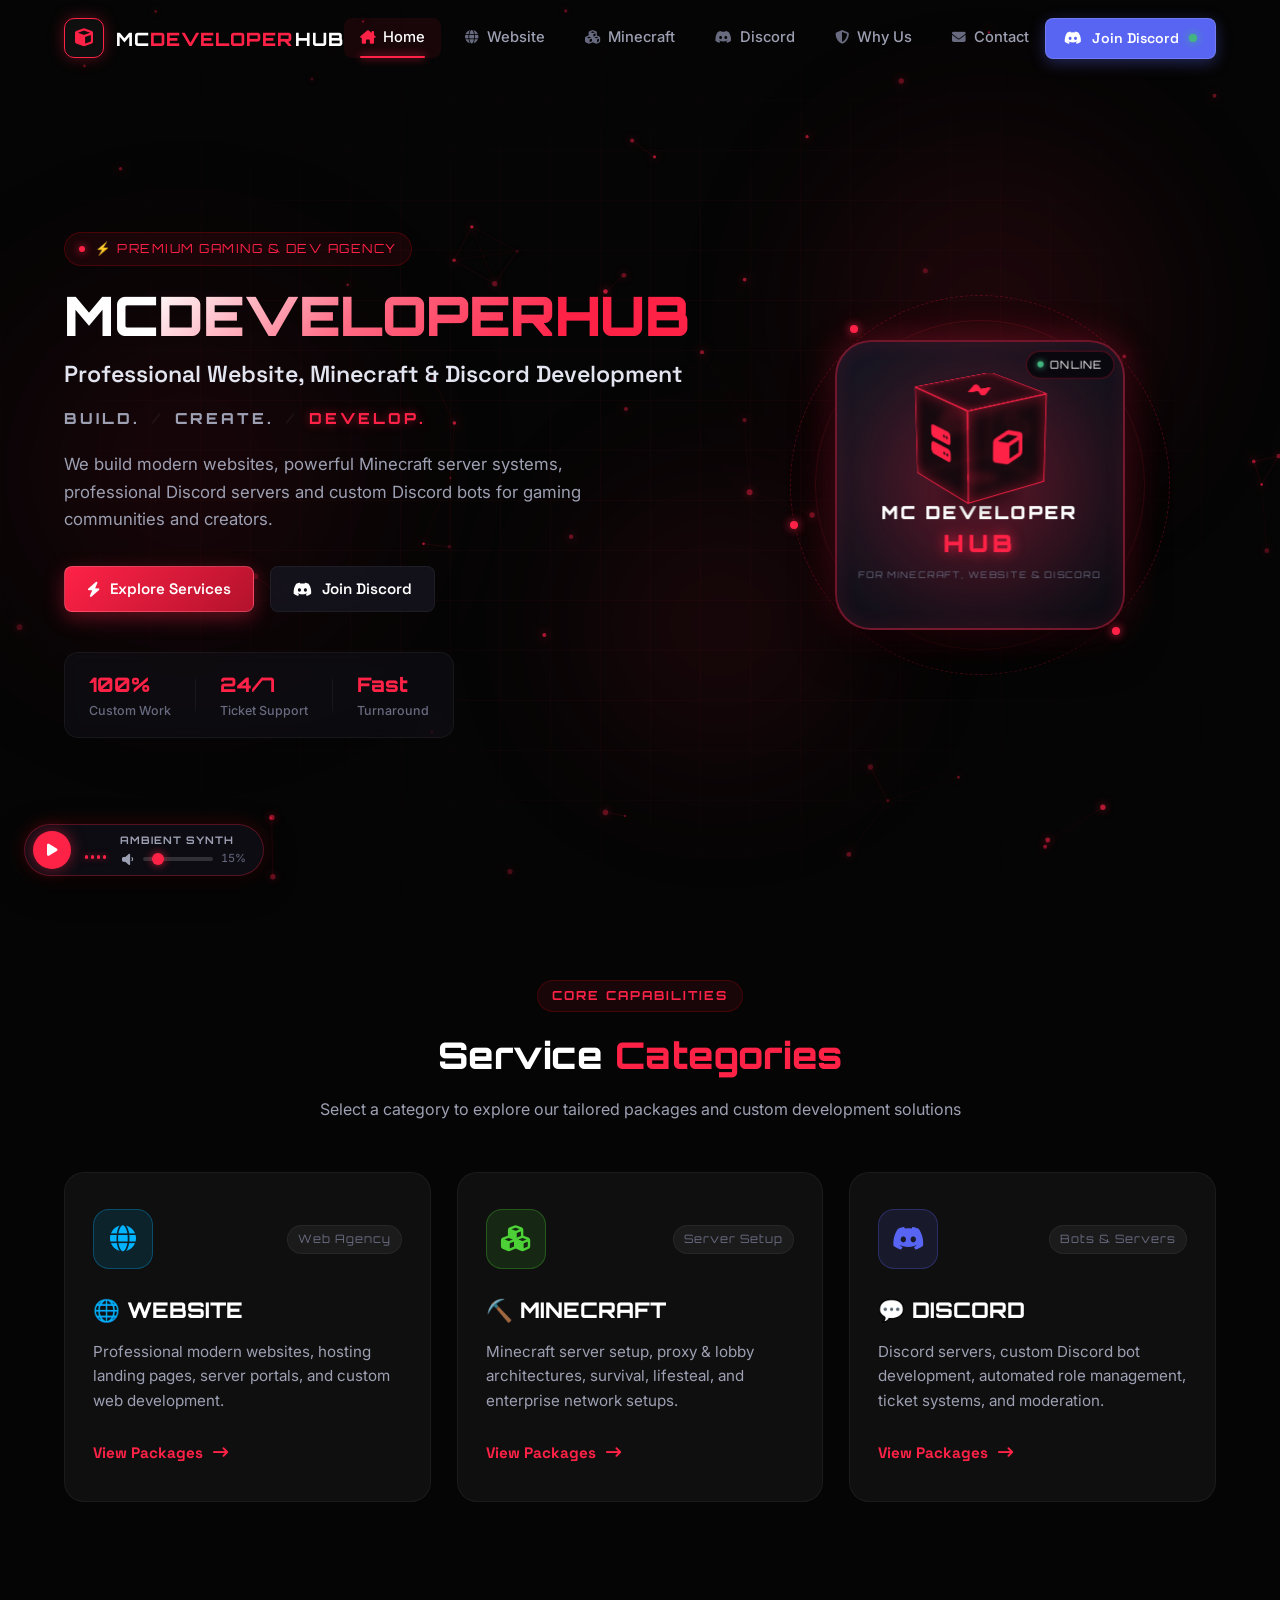
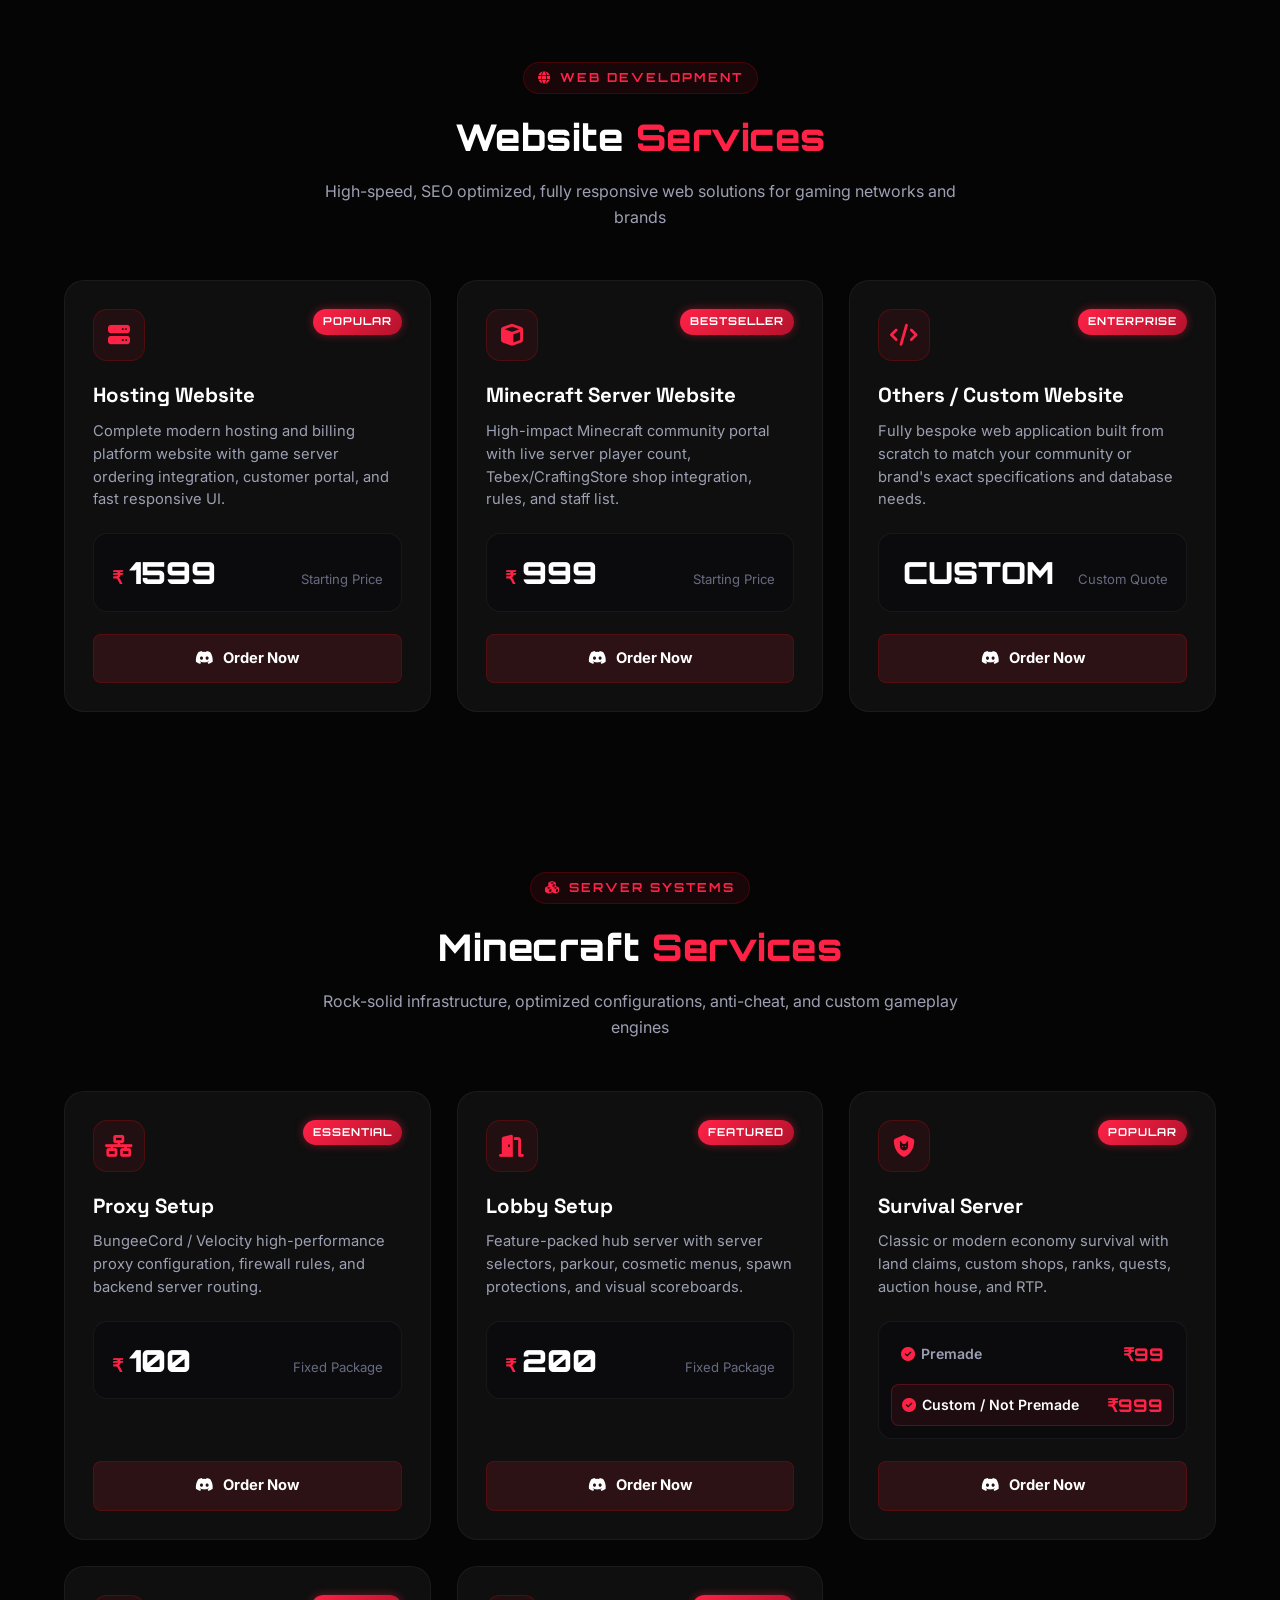
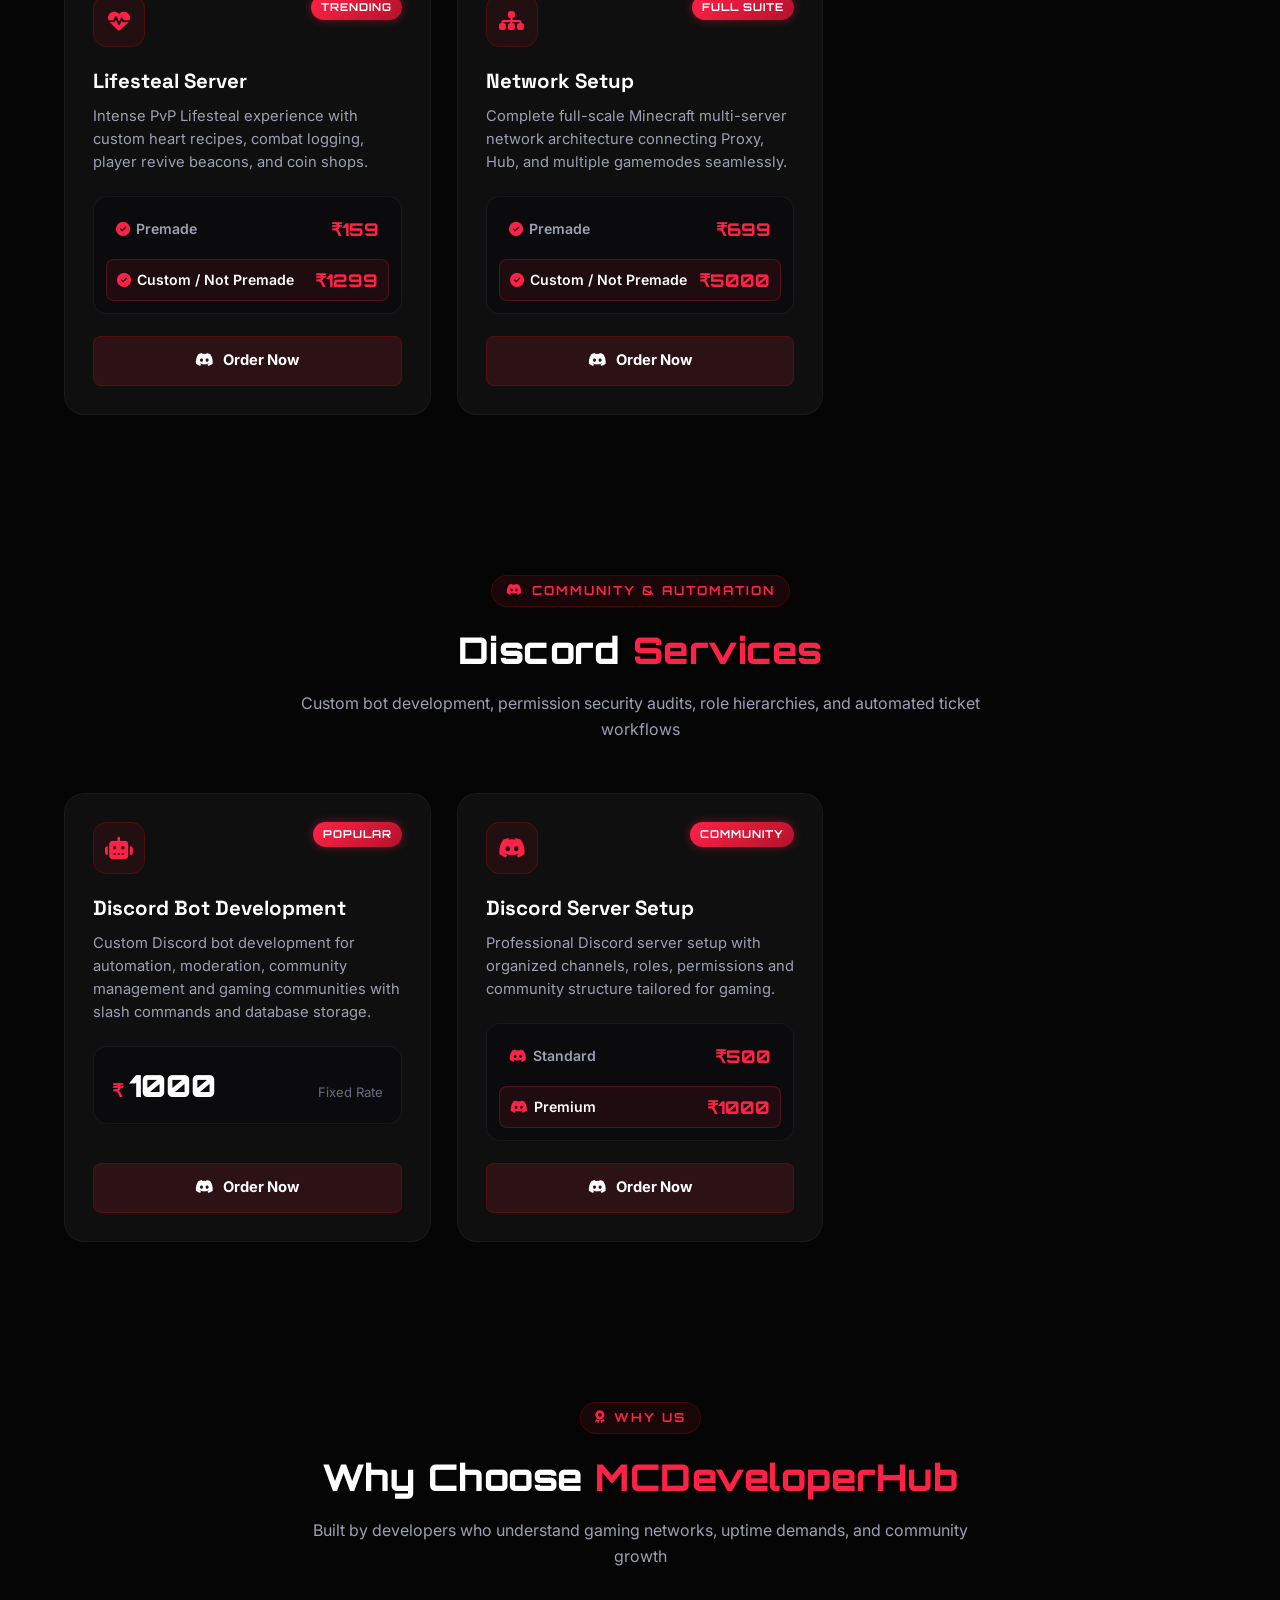
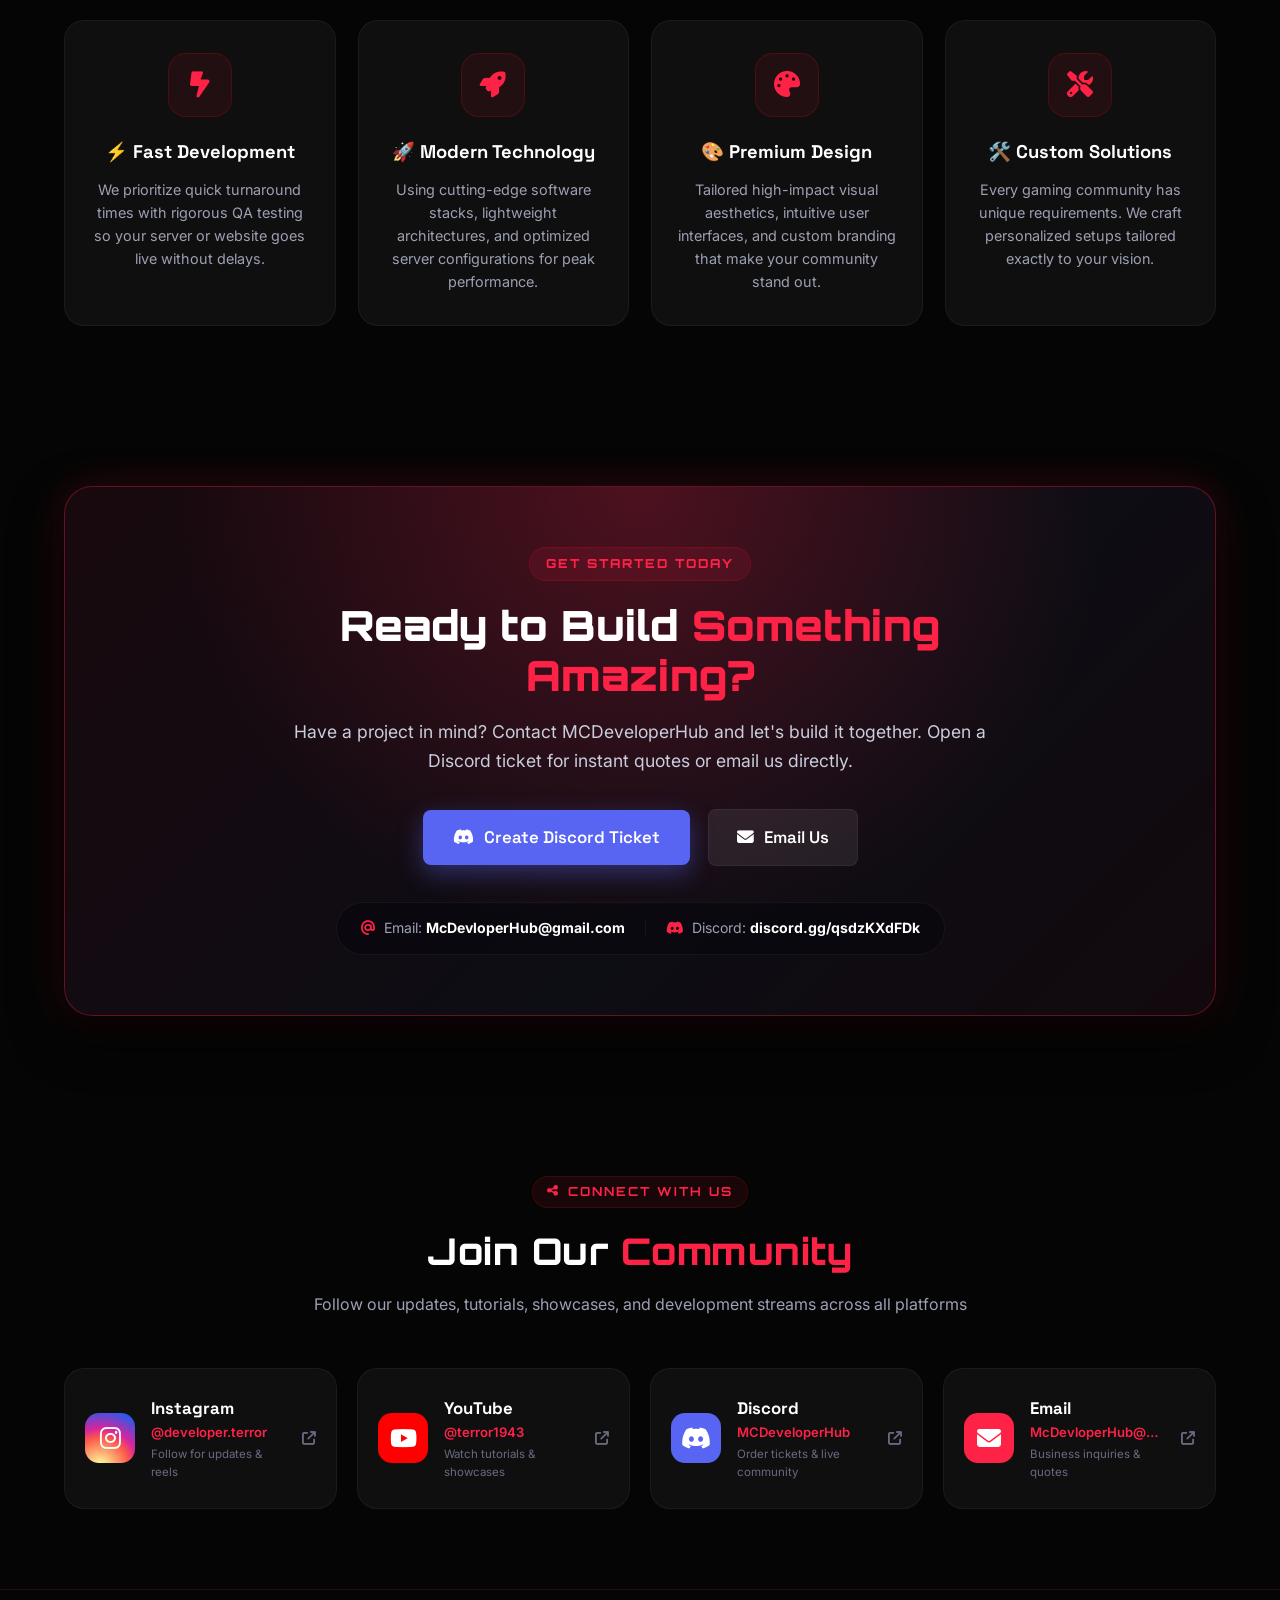
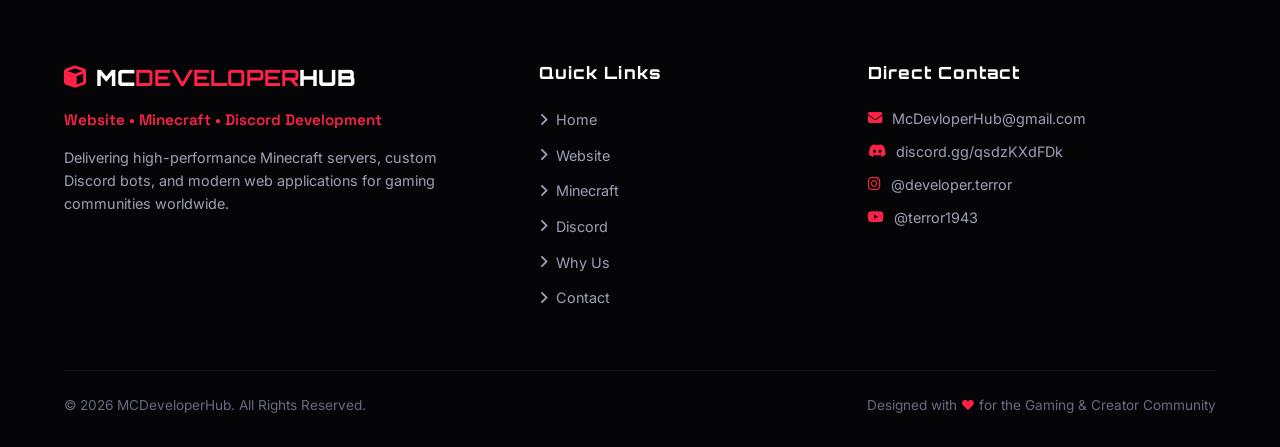
==== commit 87877d5b: "feat: add background music widget and update pricing - Implement floating background music controlle" ====
--- a/app/src/main/assets/web/index.html
+++ b/app/src/main/assets/web/index.html
@@ -6,13 +6,20 @@
   <title>MCDeveloperHub | Professional Website, Minecraft & Discord Development</title>
   <meta name="description" content="MCDeveloperHub - Premium Minecraft server systems, custom web development, professional Discord servers, and Discord bots for gaming communities and creators.">
   <meta name="theme-color" content="#ff2247">
+  
+  <!-- Google Fonts: Space Grotesk & Orbitron & Inter -->
   <link rel="preconnect" href="https://fonts.googleapis.com">
   <link rel="preconnect" href="https://fonts.gstatic.com" crossorigin>
   <link href="https://fonts.googleapis.com/css2?family=Orbitron:wght@600;800;900&family=Space+Grotesk:wght@400;500;600;700&family=Inter:wght@300;400;500;600;700&display=swap" rel="stylesheet">
+  
+  <!-- FontAwesome Icons -->
   <link rel="stylesheet" href="https://cdnjs.cloudflare.com/ajax/libs/font-awesome/6.5.1/css/all.min.css">
+  
+  <!-- Main Stylesheet -->
   <link rel="stylesheet" href="style.css">
 </head>
 <body>
+
   <!-- 1. LOADING SCREEN -->
   <div id="loading-screen" class="loading-screen" aria-hidden="false">
     <div class="loader-content">
@@ -149,7 +156,7 @@
             </a>
           </div>
 
-          <!-- Quick Stats -->
+          <!-- Quick Stats / Highlights -->
           <div class="hero-stats reveal-fade">
             <div class="stat-card">
               <div class="stat-num">100%</div>
@@ -214,7 +221,7 @@
       </div>
     </section>
 
-    <!-- 4. SERVICE CATEGORIES -->
+    <!-- 4. SERVICE CATEGORIES (Large Highlights) -->
     <section class="section-categories" id="service-categories">
       <div class="container">
         <div class="section-header reveal-fade">
@@ -291,7 +298,7 @@
         </div>
 
         <div class="services-grid" id="website-services-container">
-          <!-- Populated by JS -->
+          <!-- Dynamically populated from JS SERVICE PRICES configuration -->
         </div>
       </div>
     </section>
@@ -306,7 +313,7 @@
         </div>
 
         <div class="services-grid" id="minecraft-services-container">
-          <!-- Populated by JS -->
+          <!-- Dynamically populated from JS SERVICE PRICES configuration -->
         </div>
       </div>
     </section>
@@ -321,7 +328,7 @@
         </div>
 
         <div class="services-grid" id="discord-services-container">
-          <!-- Populated by JS -->
+          <!-- Dynamically populated from JS SERVICE PRICES configuration -->
         </div>
       </div>
     </section>
@@ -336,30 +343,42 @@
         </div>
 
         <div class="why-us-grid">
+          <!-- Card 1 -->
           <div class="why-card reveal-up">
             <div class="why-card-glow"></div>
-            <div class="why-icon-box"><i class="fa-solid fa-bolt-lightning"></i></div>
+            <div class="why-icon-box">
+              <i class="fa-solid fa-bolt-lightning"></i>
+            </div>
             <h3 class="why-title">⚡ Fast Development</h3>
             <p class="why-desc">We prioritize quick turnaround times with rigorous QA testing so your server or website goes live without delays.</p>
           </div>
 
+          <!-- Card 2 -->
           <div class="why-card reveal-up" style="animation-delay: 0.1s;">
             <div class="why-card-glow"></div>
-            <div class="why-icon-box"><i class="fa-solid fa-rocket"></i></div>
+            <div class="why-icon-box">
+              <i class="fa-solid fa-rocket"></i>
+            </div>
             <h3 class="why-title">🚀 Modern Technology</h3>
             <p class="why-desc">Using cutting-edge software stacks, lightweight architectures, and optimized server configurations for peak performance.</p>
           </div>
 
+          <!-- Card 3 -->
           <div class="why-card reveal-up" style="animation-delay: 0.2s;">
             <div class="why-card-glow"></div>
-            <div class="why-icon-box"><i class="fa-solid fa-palette"></i></div>
+            <div class="why-icon-box">
+              <i class="fa-solid fa-palette"></i>
+            </div>
             <h3 class="why-title">🎨 Premium Design</h3>
             <p class="why-desc">Tailored high-impact visual aesthetics, intuitive user interfaces, and custom branding that make your community stand out.</p>
           </div>
 
+          <!-- Card 4 -->
           <div class="why-card reveal-up" style="animation-delay: 0.3s;">
             <div class="why-card-glow"></div>
-            <div class="why-icon-box"><i class="fa-solid fa-screwdriver-wrench"></i></div>
+            <div class="why-icon-box">
+              <i class="fa-solid fa-screwdriver-wrench"></i>
+            </div>
             <h3 class="why-title">🛠️ Custom Solutions</h3>
             <p class="why-desc">Every gaming community has unique requirements. We craft personalized setups tailored exactly to your vision.</p>
           </div>
@@ -367,7 +386,7 @@
       </div>
     </section>
 
-    <!-- 9. CONTACT / ORDER SECTION -->
+    <!-- 9. CONTACT / ORDER SECTION (Large CTA) -->
     <section class="section-contact" id="contact">
       <div class="container">
         <div class="cta-banner reveal-scale">
@@ -390,6 +409,7 @@
               </a>
             </div>
 
+            <!-- Direct Contact Info Strip -->
             <div class="cta-direct-info">
               <div class="info-item">
                 <i class="fa-solid fa-at"></i>
@@ -530,11 +550,42 @@
     </div>
   </footer>
 
+  <!-- Floating Background Music Controller -->
+  <div id="music-player-widget" class="music-widget" aria-label="Background Music Controller">
+    <div class="music-widget-inner">
+      <!-- Main Play/Pause Button -->
+      <button id="music-play-btn" class="music-btn music-play-btn" aria-label="Play or Pause background music" title="Play / Pause Music">
+        <i class="fa-solid fa-play" id="music-play-icon"></i>
+      </button>
+
+      <!-- Animated Equalizer Wave -->
+      <div class="music-equalizer" id="music-equalizer" title="Audio Equalizer">
+        <span class="eq-bar bar-1"></span>
+        <span class="eq-bar bar-2"></span>
+        <span class="eq-bar bar-3"></span>
+        <span class="eq-bar bar-4"></span>
+      </div>
+
+      <!-- Music Info & Volume Control -->
+      <div class="music-details">
+        <span class="music-title">AMBIENT SYNTH</span>
+        <div class="music-volume-wrap">
+          <button id="music-mute-btn" class="music-mute-btn" aria-label="Mute or Unmute Music" title="Mute / Unmute">
+            <i class="fa-solid fa-volume-high" id="music-volume-icon"></i>
+          </button>
+          <input type="range" id="music-volume-slider" class="music-volume-slider" min="0" max="1" step="0.01" value="0.15" aria-label="Music Volume" title="Volume Slider">
+          <span id="music-volume-text" class="music-volume-percent">15%</span>
+        </div>
+      </div>
+    </div>
+  </div>
+
   <!-- Floating Scroll To Top Button -->
   <button id="back-to-top" class="back-to-top" aria-label="Scroll to top">
     <i class="fa-solid fa-arrow-up"></i>
   </button>
 
+  <!-- Main JavaScript File -->
   <script src="script.js"></script>
 </body>
 </html>
--- a/app/src/main/assets/web/style.css
+++ b/app/src/main/assets/web/style.css
@@ -1752,6 +1752,194 @@
   animation: pulseGreen 1.5s infinite;
 }
 
+/* ━━━━━━━━━━━━━━━━━━━━━━━━━━━━━━━━━━━━━━━━━━━━━━━━━━━━━
+   FLOATING BACKGROUND MUSIC CONTROLLER
+   ━━━━━━━━━━━━━━━━━━━━━━━━━━━━━━━━━━━━━━━━━━━━━━━━━━━━━ */
+.music-widget {
+  position: fixed;
+  bottom: 24px;
+  left: 24px;
+  z-index: 99;
+  background: rgba(15, 15, 22, 0.85);
+  backdrop-filter: blur(16px);
+  -webkit-backdrop-filter: blur(16px);
+  border: 1px solid rgba(255, 34, 71, 0.3);
+  border-radius: var(--radius-full);
+  padding: 6px 16px 6px 8px;
+  box-shadow: 0 10px 30px rgba(0, 0, 0, 0.7), 0 0 20px rgba(255, 0, 0, 0.2);
+  transition: all var(--transition-normal);
+  display: flex;
+  align-items: center;
+  user-select: none;
+}
+
+.music-widget:hover {
+  border-color: var(--primary-red);
+  box-shadow: 0 12px 35px rgba(0, 0, 0, 0.8), var(--glow-primary);
+  transform: translateY(-2px);
+}
+
+.music-widget.playing {
+  border-color: rgba(255, 34, 71, 0.6);
+  box-shadow: 0 10px 30px rgba(0, 0, 0, 0.7), 0 0 25px rgba(255, 34, 71, 0.35);
+}
+
+.music-widget-inner {
+  display: flex;
+  align-items: center;
+  gap: 12px;
+}
+
+.music-play-btn {
+  width: 38px;
+  height: 38px;
+  border-radius: 50%;
+  background: var(--primary-red);
+  color: #fff;
+  display: flex;
+  align-items: center;
+  justify-content: center;
+  font-size: 14px;
+  box-shadow: 0 0 15px rgba(255, 34, 71, 0.5);
+  transition: all var(--transition-fast);
+  flex-shrink: 0;
+  cursor: pointer;
+}
+
+.music-play-btn:hover {
+  transform: scale(1.08);
+  box-shadow: 0 0 22px rgba(255, 34, 71, 0.8);
+}
+
+.music-equalizer {
+  display: flex;
+  align-items: flex-end;
+  gap: 3px;
+  height: 18px;
+  padding: 0 2px;
+}
+
+.eq-bar {
+  width: 3px;
+  background: var(--primary-red);
+  border-radius: 2px;
+  height: 4px;
+  transition: height 0.2s ease;
+  box-shadow: 0 0 6px rgba(255, 34, 71, 0.7);
+}
+
+.music-widget.playing .eq-bar.bar-1 {
+  animation: eqAnimation 0.8s ease-in-out infinite alternate;
+}
+.music-widget.playing .eq-bar.bar-2 {
+  animation: eqAnimation 1.1s ease-in-out infinite alternate 0.2s;
+}
+.music-widget.playing .eq-bar.bar-3 {
+  animation: eqAnimation 0.7s ease-in-out infinite alternate 0.4s;
+}
+.music-widget.playing .eq-bar.bar-4 {
+  animation: eqAnimation 0.95s ease-in-out infinite alternate 0.1s;
+}
+
+@keyframes eqAnimation {
+  0% { height: 4px; }
+  50% { height: 16px; }
+  100% { height: 7px; }
+}
+
+.music-details {
+  display: flex;
+  flex-direction: column;
+  gap: 2px;
+}
+
+.music-title {
+  font-family: var(--font-display);
+  font-size: 0.65rem;
+  font-weight: 700;
+  letter-spacing: 1px;
+  color: var(--text-muted);
+}
+
+.music-volume-wrap {
+  display: flex;
+  align-items: center;
+  gap: 8px;
+}
+
+.music-mute-btn {
+  color: var(--text-muted);
+  font-size: 13px;
+  padding: 2px;
+  display: flex;
+  align-items: center;
+  justify-content: center;
+  transition: color var(--transition-fast);
+  cursor: pointer;
+}
+
+.music-mute-btn:hover {
+  color: var(--primary-red);
+}
+
+.music-volume-slider {
+  -webkit-appearance: none;
+  appearance: none;
+  width: 70px;
+  height: 4px;
+  border-radius: 2px;
+  background: rgba(255, 255, 255, 0.15);
+  outline: none;
+  cursor: pointer;
+}
+
+.music-volume-slider::-webkit-slider-thumb {
+  -webkit-appearance: none;
+  appearance: none;
+  width: 12px;
+  height: 12px;
+  border-radius: 50%;
+  background: var(--primary-red);
+  cursor: pointer;
+  box-shadow: 0 0 8px rgba(255, 34, 71, 0.8);
+  transition: transform 0.15s ease;
+}
+
+.music-volume-slider::-webkit-slider-thumb:hover {
+  transform: scale(1.3);
+}
+
+.music-volume-slider::-moz-range-thumb {
+  width: 12px;
+  height: 12px;
+  border-radius: 50%;
+  background: var(--primary-red);
+  cursor: pointer;
+  box-shadow: 0 0 8px rgba(255, 34, 71, 0.8);
+  border: none;
+}
+
+.music-volume-percent {
+  font-size: 0.7rem;
+  color: var(--text-dim);
+  min-width: 26px;
+  font-variant-numeric: tabular-nums;
+}
+
+@media (max-width: 600px) {
+  .music-widget {
+    bottom: 16px;
+    left: 16px;
+    padding: 5px 12px 5px 6px;
+  }
+  .music-title {
+    display: none;
+  }
+  .music-volume-slider {
+    width: 48px;
+  }
+}
+
 /* Back to top floating button */
 .back-to-top {
   position: fixed;
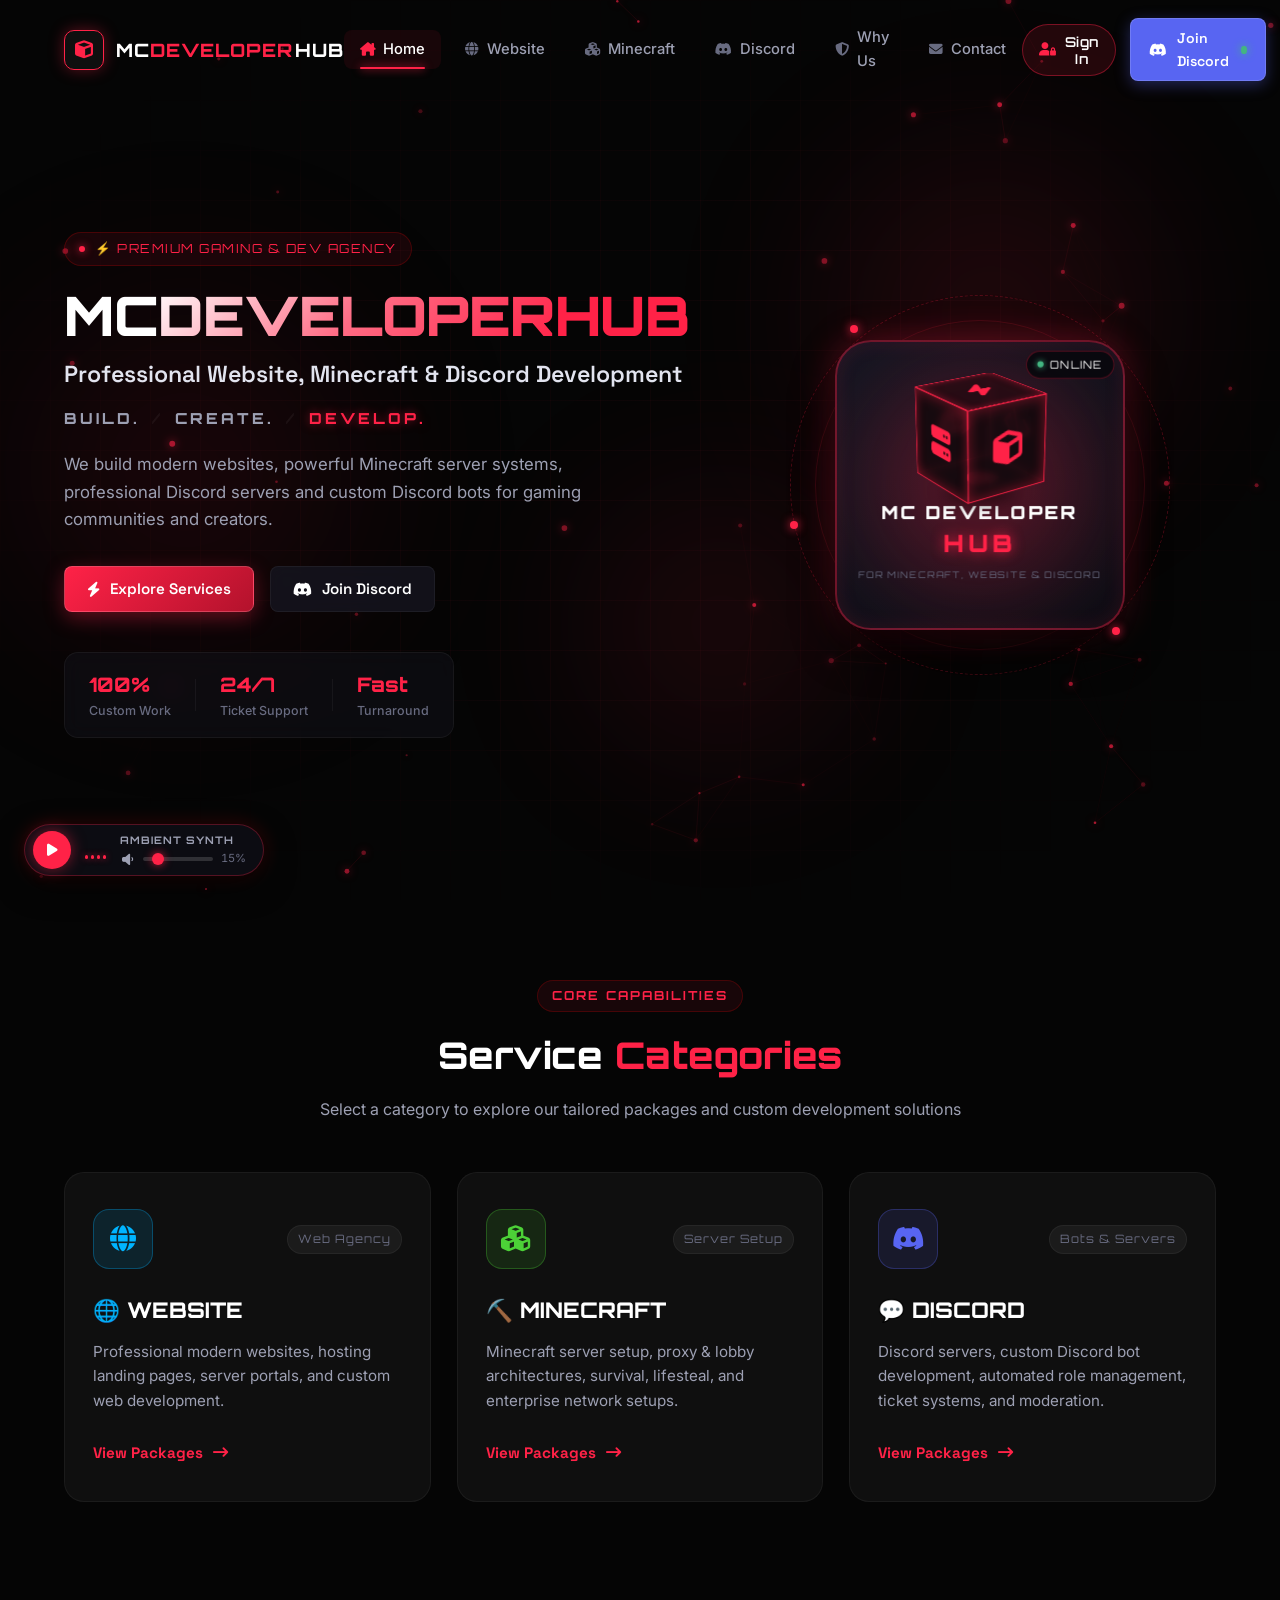
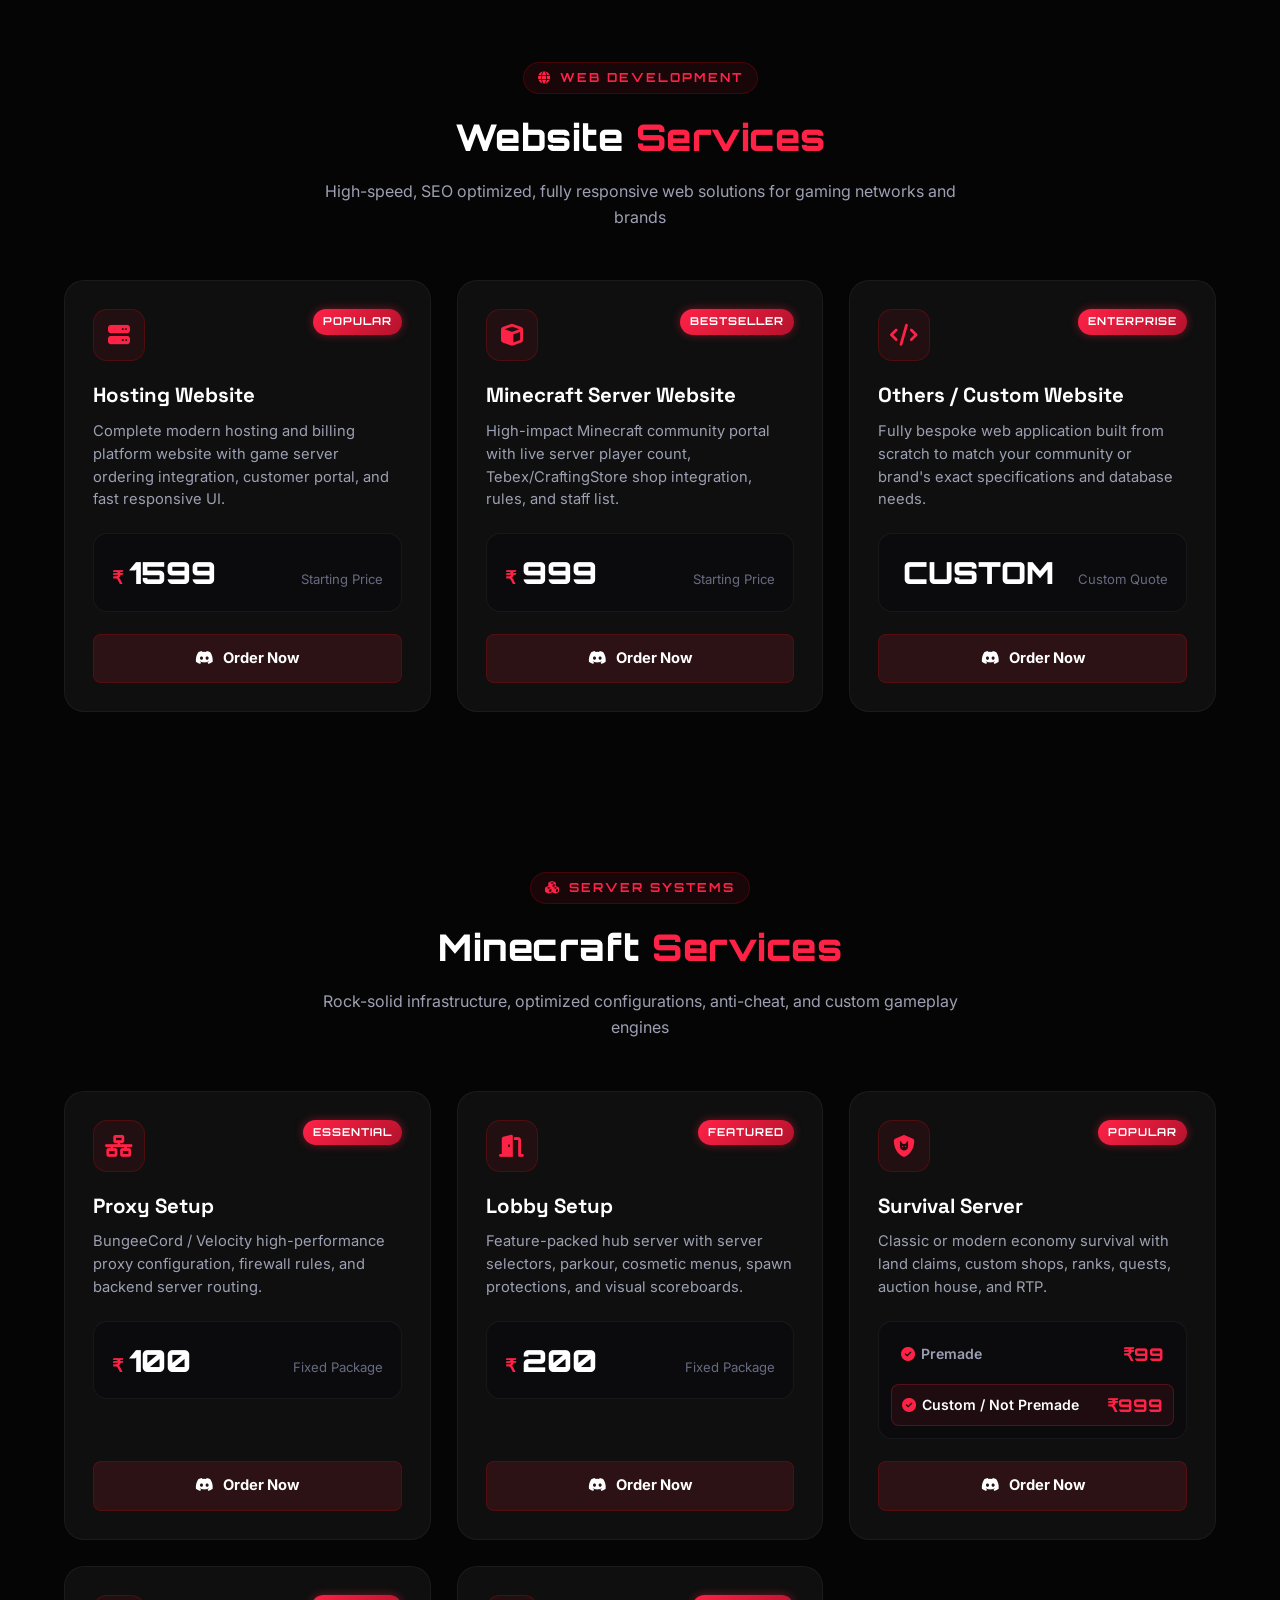
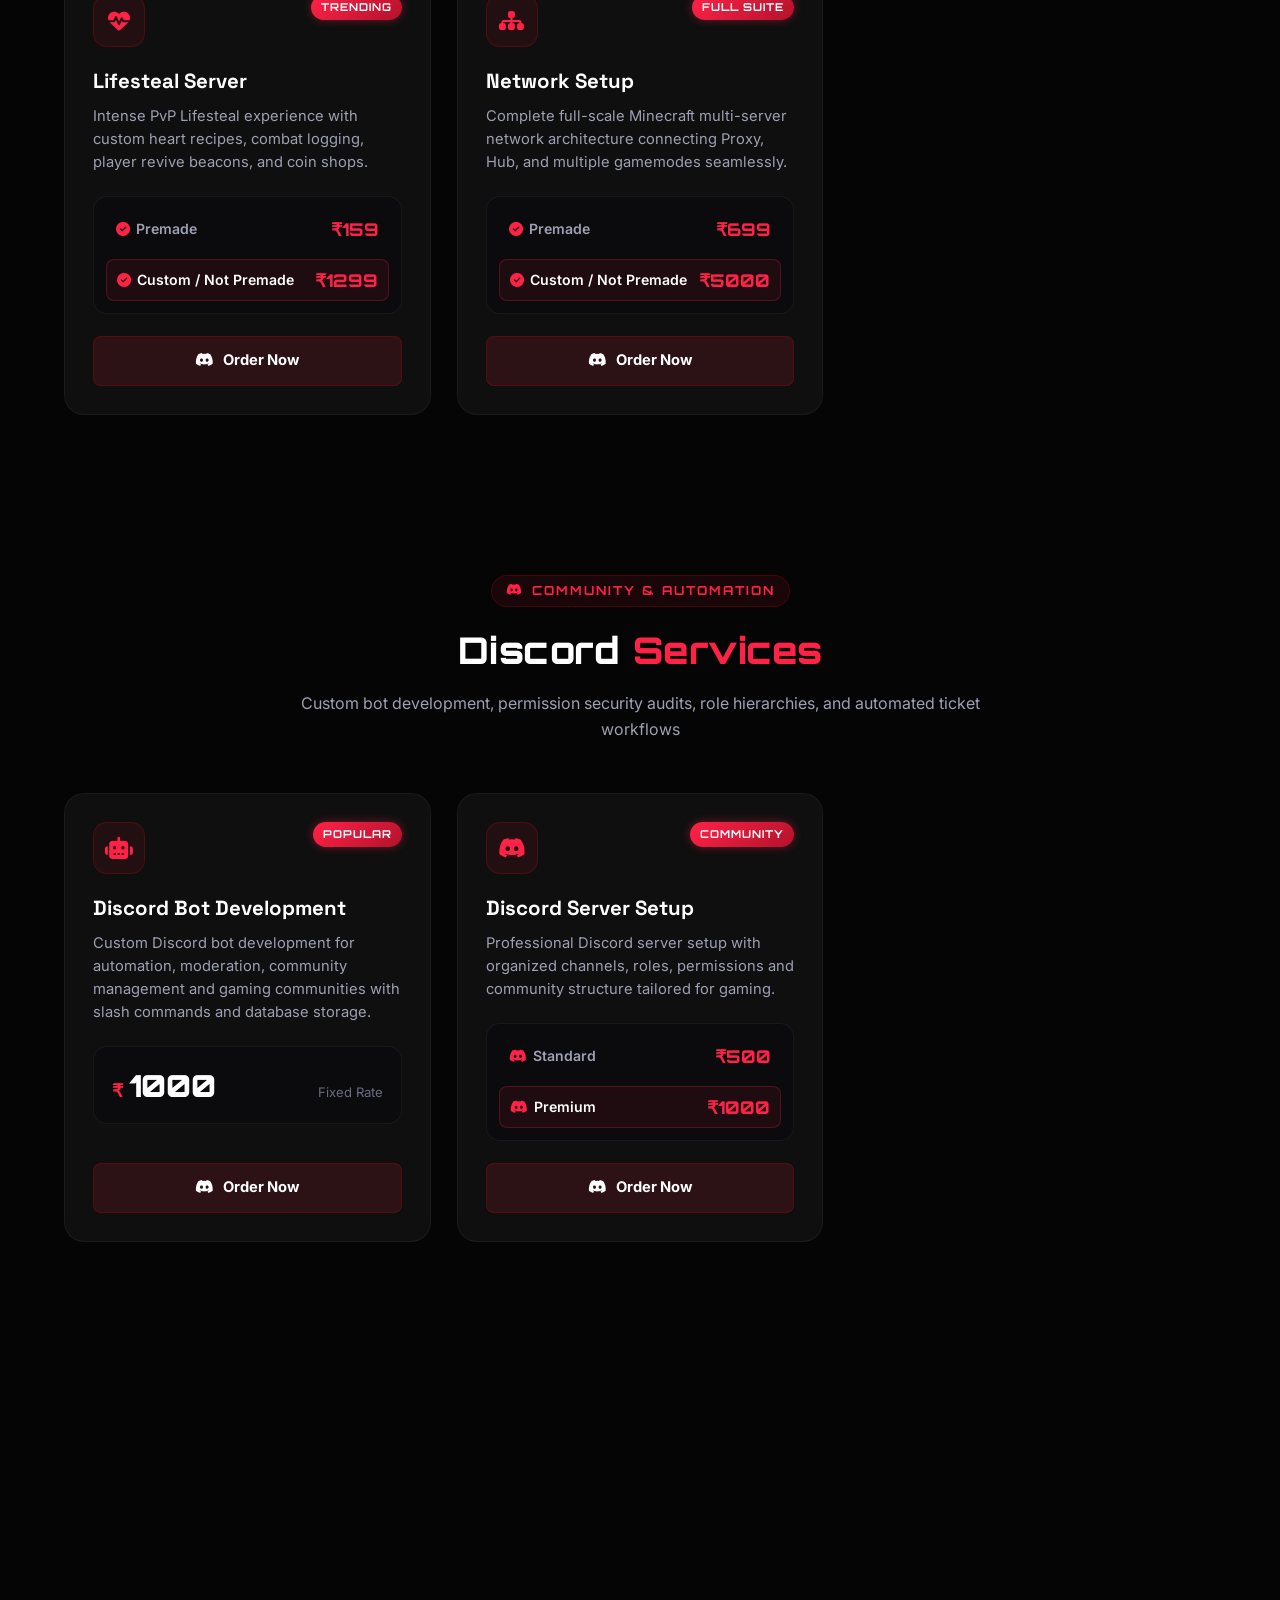
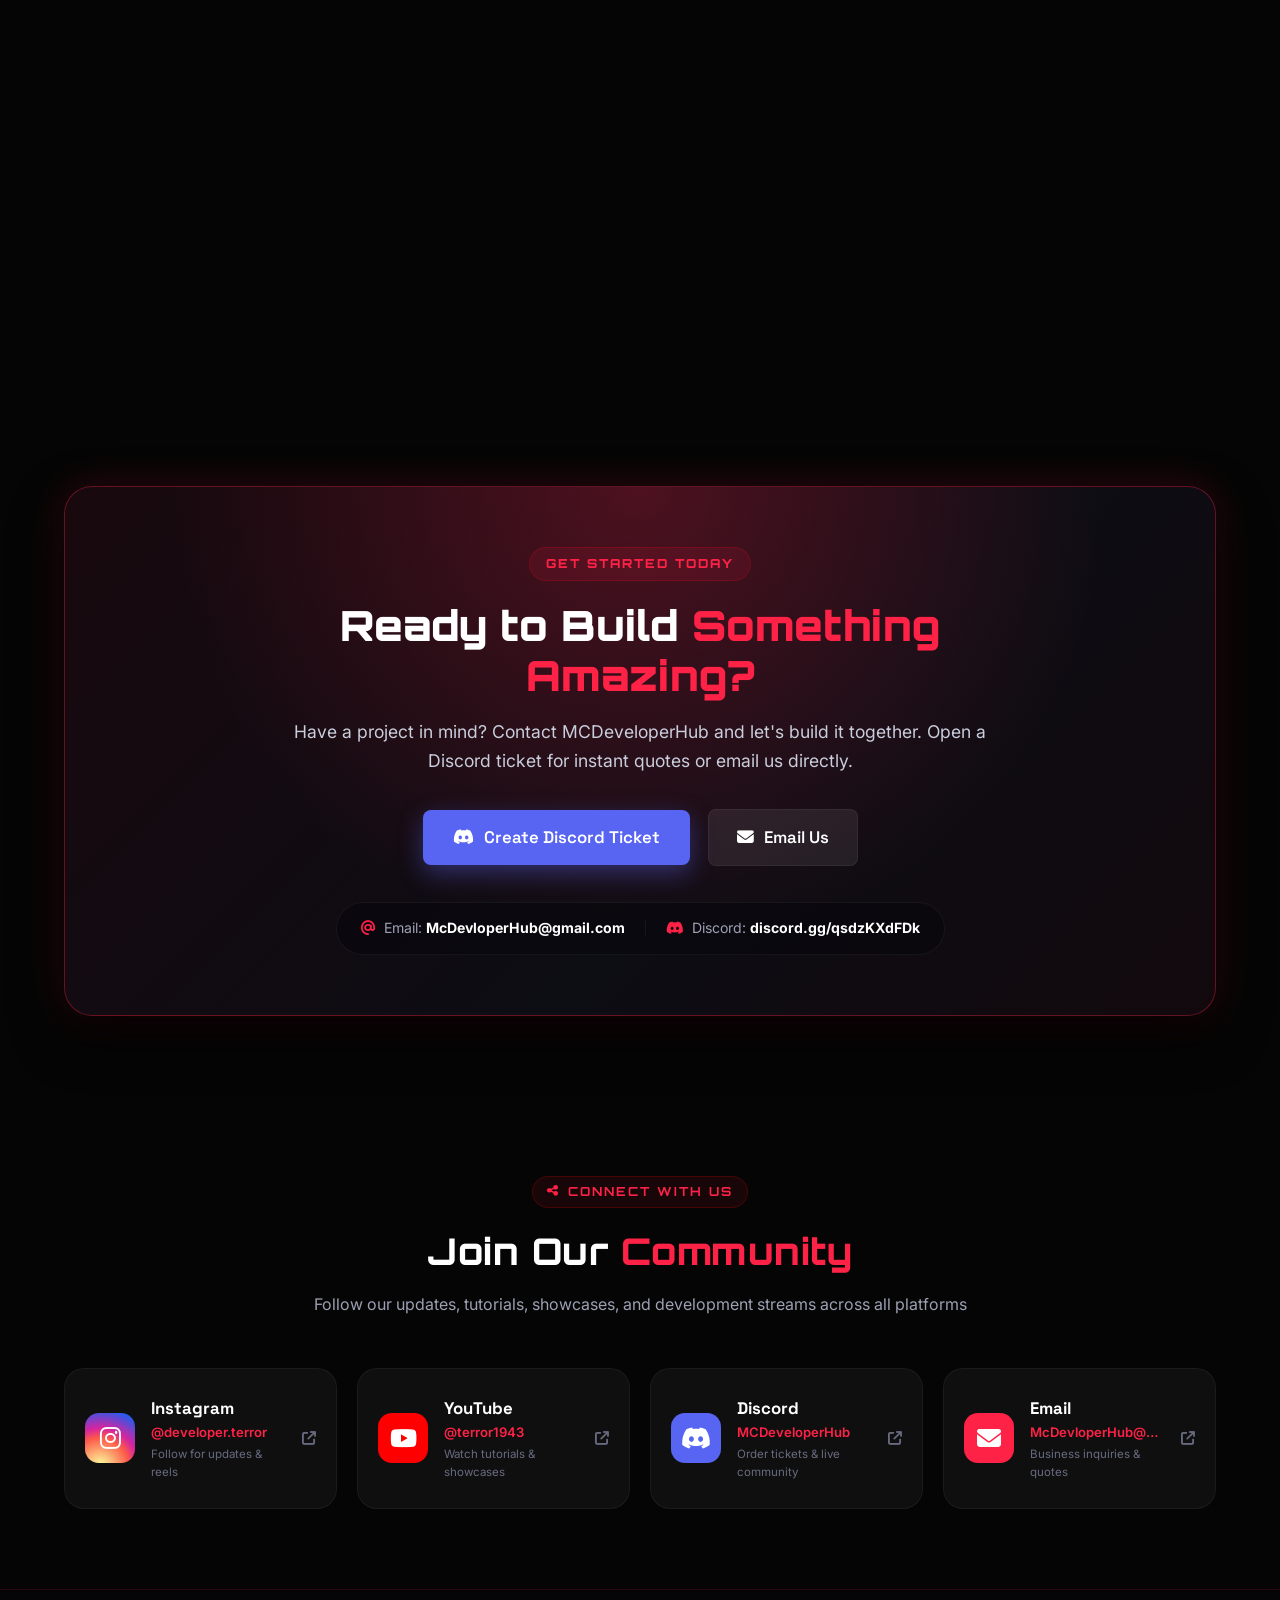
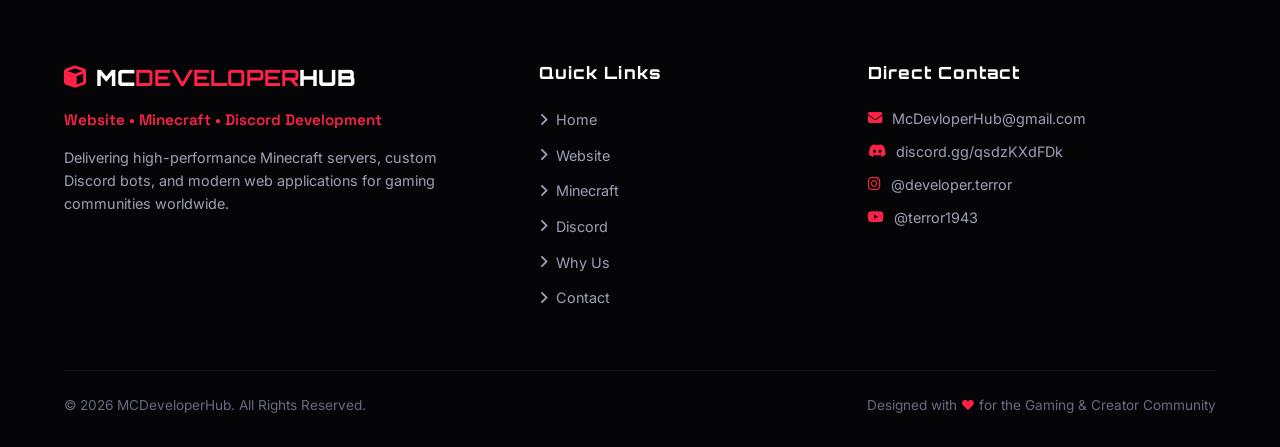
==== commit e8e96f1b: "feat: implement authentication and user profile system Add user authentication interface, navigation" ====
--- a/app/src/main/assets/web/index.html
+++ b/app/src/main/assets/web/index.html
@@ -97,6 +97,56 @@
 
       <!-- Action Buttons -->
       <div class="nav-actions">
+        <!-- Auth Profile / Login Button -->
+        <div id="nav-auth-container" class="nav-auth-container">
+          <button id="btn-open-login" class="btn btn-nav-auth" aria-label="Login or Sign Up">
+            <i class="fa-solid fa-user-lock"></i>
+            <span>Sign In</span>
+          </button>
+          
+          <div id="nav-user-dropdown" class="nav-user-dropdown" style="display: none;">
+            <button id="btn-user-profile-toggle" class="user-profile-badge" aria-label="Open User Menu">
+              <div class="user-avatar-wrapper">
+                <img id="user-nav-avatar" src="https://images.unsplash.com/photo-1566492031773-4f4e44671857?w=100&auto=format&fit=crop&q=80" alt="Avatar" class="user-nav-avatar">
+                <span class="user-status-dot"></span>
+              </div>
+              <span id="user-nav-name" class="user-nav-name">Gamer</span>
+              <i class="fa-solid fa-chevron-down profile-caret"></i>
+            </button>
+
+            <!-- Dropdown Popover -->
+            <div id="user-menu-popover" class="user-menu-popover">
+              <div class="user-menu-header">
+                <div class="user-menu-avatar-wrap">
+                  <img id="menu-user-avatar" src="" alt="Avatar" class="user-menu-avatar">
+                  <span id="menu-provider-badge" class="menu-provider-badge"><i class="fa-brands fa-google"></i></span>
+                </div>
+                <div class="user-menu-info">
+                  <div id="menu-user-name" class="menu-user-name">Gamer</div>
+                  <div id="menu-user-email" class="menu-user-email">gamer@gmail.com</div>
+                  <div class="menu-user-badge"><span class="badge-role">VERIFIED MEMBER</span></div>
+                </div>
+              </div>
+              <div class="user-menu-divider"></div>
+              <div class="user-menu-items">
+                <button class="user-menu-item" id="btn-menu-account">
+                  <i class="fa-solid fa-id-card"></i> <span>My Account & Discord</span>
+                </button>
+                <a href="#discord-services" class="user-menu-item" id="btn-menu-services">
+                  <i class="fa-solid fa-cubes"></i> <span>Explore Services</span>
+                </a>
+                <a href="https://discord.gg/qsdzKXdFDk" target="_blank" rel="noopener noreferrer" class="user-menu-item">
+                  <i class="fa-brands fa-discord text-blurple"></i> <span>Discord Support Hub</span>
+                </a>
+              </div>
+              <div class="user-menu-divider"></div>
+              <button class="user-menu-item user-logout-item" id="btn-user-logout">
+                <i class="fa-solid fa-arrow-right-from-bracket"></i> <span>Sign Out</span>
+              </button>
+            </div>
+          </div>
+        </div>
+
         <a href="https://discord.gg/qsdzKXdFDk" target="_blank" rel="noopener noreferrer" class="btn btn-nav-discord">
           <i class="fa-brands fa-discord"></i>
           <span>Join Discord</span>
@@ -585,6 +635,377 @@
     <i class="fa-solid fa-arrow-up"></i>
   </button>
 
+  <!-- ━━━━━━━━━━━━━━━━━━━━━━━━━━━━━━━━━━━━━━━━━━━━━━━━━━━━━
+       AUTH MODAL (LOGIN & SIGN UP WITH GOOGLE, DISCORD, GMAIL)
+       ━━━━━━━━━━━━━━━━━━━━━━━━━━━━━━━━━━━━━━━━━━━━━━━━━━━━━ -->
+  <div id="auth-modal" class="auth-modal-overlay" aria-hidden="true" role="dialog" aria-modal="true">
+    <div class="auth-modal-card">
+      <!-- Glow Borders & Accents -->
+      <div class="auth-modal-glow"></div>
+      
+      <!-- Close Button -->
+      <button class="auth-modal-close" id="btn-close-auth-modal" aria-label="Close Authentication Modal">
+        <i class="fa-solid fa-xmark"></i>
+      </button>
+
+      <!-- Modal Header -->
+      <div class="auth-header">
+        <div class="auth-logo-badge">
+          <i class="fa-solid fa-cube"></i>
+        </div>
+        <h2 class="auth-title">MC<span class="text-red">DEVELOPER</span>HUB</h2>
+        <p class="auth-subtitle">Access your client portal, custom orders & support tickets</p>
+      </div>
+
+      <!-- Auth Switcher Tabs -->
+      <div class="auth-tabs" id="auth-main-tabs">
+        <button class="auth-tab-btn active" id="tab-btn-signin" data-tab="signin">
+          <i class="fa-solid fa-right-to-bracket"></i> Sign In
+        </button>
+        <button class="auth-tab-btn" id="tab-btn-signup" data-tab="signup">
+          <i class="fa-solid fa-user-plus"></i> Create Account
+        </button>
+      </div>
+
+      <!-- Forgot Password Mode Header (Hidden by default) -->
+      <div id="auth-forgot-header" class="auth-forgot-header" style="display: none;">
+        <button type="button" id="btn-forgot-back-nav" class="btn-forgot-back" aria-label="Back to Sign In">
+          <i class="fa-solid fa-arrow-left"></i> <span>Back to Sign In</span>
+        </button>
+        <div class="forgot-header-badge">
+          <i class="fa-solid fa-key text-red"></i> <span>Account Recovery</span>
+        </div>
+      </div>
+
+      <!-- Alert / Status Notice -->
+      <div id="auth-alert" class="auth-alert" style="display: none;">
+        <i class="fa-solid fa-circle-info" id="auth-alert-icon"></i>
+        <span id="auth-alert-text">Status message</span>
+      </div>
+
+      <!-- 1-CLICK SOCIAL LOGIN PROVIDERS -->
+      <div class="social-auth-grid" id="social-auth-container">
+        <!-- Google Sign-In Button -->
+        <button class="social-auth-btn btn-google-auth" id="btn-auth-google" title="Continue with Google">
+          <svg class="google-svg" viewBox="0 0 48 48" width="20" height="20">
+            <path fill="#EA4335" d="M24 9.5c3.54 0 6.71 1.22 9.21 3.6l6.85-6.85C35.9 2.38 30.47 0 24 0 14.62 0 6.51 5.38 2.56 13.22l7.98 6.19C12.43 13.72 17.74 9.5 24 9.5z"/>
+            <path fill="#4285F4" d="M46.98 24.55c0-1.57-.15-3.09-.38-4.55H24v9.02h12.94c-.58 2.96-2.26 5.48-4.78 7.18l7.73 6c4.51-4.18 7.09-10.36 7.09-17.65z"/>
+            <path fill="#FBBC05" d="M10.53 28.59c-.48-1.45-.76-2.99-.76-4.59s.27-3.14.76-4.59l-7.98-6.19C.92 16.46 0 20.12 0 24c0 3.88.92 7.54 2.56 10.78l7.97-6.19z"/>
+            <path fill="#34A853" d="M24 48c6.48 0 11.93-2.13 15.89-5.81l-7.73-6c-2.15 1.45-4.92 2.3-8.16 2.3-6.26 0-11.57-4.22-13.47-9.91l-7.98 6.19C6.51 42.62 14.62 48 24 48z"/>
+          </svg>
+          <span>Continue with Google</span>
+        </button>
+
+        <!-- Discord Sign-In Button -->
+        <button class="social-auth-btn btn-discord-auth" id="btn-auth-discord" title="Continue with Discord">
+          <i class="fa-brands fa-discord"></i>
+          <span>Continue with Discord</span>
+        </button>
+      </div>
+
+      <div class="auth-divider" id="social-auth-divider">
+        <span>OR WITH GMAIL / EMAIL</span>
+      </div>
+
+      <!-- SIGN IN FORM -->
+      <form id="form-signin" class="auth-form active">
+        <div class="form-group">
+          <label for="signin-email" class="form-label">
+            <i class="fa-solid fa-envelope"></i> Email or Gmail
+          </label>
+          <div class="input-with-icon">
+            <input type="email" id="signin-email" class="auth-input" placeholder="e.g. name@gmail.com" required autocomplete="email">
+            <i class="fa-solid fa-at input-icon"></i>
+          </div>
+        </div>
+
+        <div class="form-group">
+          <div class="label-row">
+            <label for="signin-password" class="form-label">
+              <i class="fa-solid fa-lock"></i> Password
+            </label>
+            <a href="#" id="btn-forgot-password" class="forgot-link">Forgot?</a>
+          </div>
+          <div class="input-with-icon">
+            <input type="password" id="signin-password" class="auth-input" placeholder="••••••••" required autocomplete="current-password">
+            <button type="button" class="btn-toggle-pw" aria-label="Toggle password visibility" data-target="signin-password">
+              <i class="fa-solid fa-eye-slash"></i>
+            </button>
+          </div>
+        </div>
+
+        <div class="form-options">
+          <label class="checkbox-label">
+            <input type="checkbox" id="signin-remember" checked>
+            <span class="custom-check"></span>
+            <span>Remember my session</span>
+          </label>
+        </div>
+
+        <button type="submit" class="btn btn-auth-submit" id="btn-submit-signin">
+          <span>Sign In to Dashboard</span>
+          <i class="fa-solid fa-arrow-right"></i>
+        </button>
+      </form>
+
+      <!-- SIGN UP FORM -->
+      <form id="form-signup" class="auth-form">
+        <div class="form-group">
+          <label for="signup-name" class="form-label">
+            <i class="fa-solid fa-user"></i> Full Name / Minecraft Tag
+          </label>
+          <div class="input-with-icon">
+            <input type="text" id="signup-name" class="auth-input" placeholder="e.g. Alex (AlexDev_MC)" required autocomplete="name">
+            <i class="fa-solid fa-gamepad input-icon"></i>
+          </div>
+        </div>
+
+        <div class="form-group">
+          <label for="signup-email" class="form-label">
+            <i class="fa-solid fa-envelope"></i> Email or Gmail
+          </label>
+          <div class="input-with-icon">
+            <input type="email" id="signup-email" class="auth-input" placeholder="e.g. client@gmail.com" required autocomplete="email">
+            <i class="fa-solid fa-at input-icon"></i>
+          </div>
+        </div>
+
+        <div class="form-group">
+          <label for="signup-discord" class="form-label">
+            <i class="fa-brands fa-discord"></i> Discord Username (Optional)
+          </label>
+          <div class="input-with-icon">
+            <input type="text" id="signup-discord" class="auth-input" placeholder="e.g. user_mc #0000">
+            <i class="fa-brands fa-discord input-icon"></i>
+          </div>
+        </div>
+
+        <div class="form-row">
+          <div class="form-group">
+            <label for="signup-password" class="form-label">
+              <i class="fa-solid fa-lock"></i> Password
+            </label>
+            <div class="input-with-icon">
+              <input type="password" id="signup-password" class="auth-input" placeholder="Min 6 chars" required autocomplete="new-password" minlength="6">
+              <button type="button" class="btn-toggle-pw" aria-label="Toggle password visibility" data-target="signup-password">
+                <i class="fa-solid fa-eye-slash"></i>
+              </button>
+            </div>
+          </div>
+
+          <div class="form-group">
+            <label for="signup-confirm-password" class="form-label">
+              <i class="fa-solid fa-shield"></i> Confirm
+            </label>
+            <div class="input-with-icon">
+              <input type="password" id="signup-confirm-password" class="auth-input" placeholder="Re-enter" required autocomplete="new-password" minlength="6">
+            </div>
+          </div>
+        </div>
+
+        <div class="form-options">
+          <label class="checkbox-label">
+            <input type="checkbox" id="signup-terms" required checked>
+            <span class="custom-check"></span>
+            <span>I agree to the <a href="https://discord.gg/qsdzKXdFDk" target="_blank" class="terms-link">Community Terms</a></span>
+          </label>
+        </div>
+
+        <button type="submit" class="btn btn-auth-submit" id="btn-submit-signup">
+          <span>Create My Account</span>
+          <i class="fa-solid fa-user-check"></i>
+        </button>
+      </form>
+
+      <!-- ━━━━━━━━━━━━━━━━━━━━━━━━━━━━━━━━━━━━━━━━━━━━━━━━━
+           FORGOT PASSWORD: STEP 1 - REQUEST VERIFICATION CODE
+           ━━━━━━━━━━━━━━━━━━━━━━━━━━━━━━━━━━━━━━━━━━━━━━━━━ -->
+      <form id="form-forgot-request" class="auth-form">
+        <div class="forgot-intro-box">
+          <p class="forgot-intro-text">
+            Enter your registered Gmail or email address. We'll generate a time-limited 6-digit verification security token to verify your identity.
+          </p>
+        </div>
+
+        <div class="form-group">
+          <label for="forgot-email-input" class="form-label">
+            <i class="fa-solid fa-envelope"></i> Email or Gmail
+          </label>
+          <div class="input-with-icon">
+            <input type="email" id="forgot-email-input" class="auth-input" placeholder="e.g. name@gmail.com" required autocomplete="email">
+            <i class="fa-solid fa-at input-icon"></i>
+          </div>
+        </div>
+
+        <button type="submit" class="btn btn-auth-submit" id="btn-submit-forgot-request">
+          <i class="fa-solid fa-paper-plane"></i>
+          <span>Send Verification Token</span>
+        </button>
+
+        <button type="button" class="btn-auth-text-link" id="btn-forgot-to-signin">
+          <i class="fa-solid fa-arrow-left"></i> Remember password? Sign In
+        </button>
+      </form>
+
+      <!-- ━━━━━━━━━━━━━━━━━━━━━━━━━━━━━━━━━━━━━━━━━━━━━━━━━
+           FORGOT PASSWORD: STEP 2 - VERIFY TOKEN & RESET
+           ━━━━━━━━━━━━━━━━━━━━━━━━━━━━━━━━━━━━━━━━━━━━━━━━━ -->
+      <form id="form-forgot-verify" class="auth-form">
+        <div class="token-banner-box">
+          <div class="token-banner-top">
+            <span class="token-target-badge"><i class="fa-solid fa-shield-halved"></i> Security Verification</span>
+            <div class="token-countdown-wrap">
+              <i class="fa-solid fa-stopwatch text-red"></i>
+              <span id="token-countdown-timer">10:00</span>
+            </div>
+          </div>
+          <p class="token-banner-sub">
+            A 6-digit reset token was generated for <span id="token-email-display" class="highlight-email">user@gmail.com</span>
+          </p>
+          
+          <!-- Cyber Simulated Email Notification Preview Box -->
+          <div class="simulated-email-box" id="simulated-token-box">
+            <div class="simulated-email-header">
+              <span class="sim-badge"><i class="fa-solid fa-envelope-circle-check"></i> SIMULATED DISPATCH</span>
+              <button type="button" id="btn-autofill-token" class="btn-autofill-token">
+                <i class="fa-solid fa-wand-magic-sparkles"></i> Auto-fill Code
+              </button>
+            </div>
+            <div class="simulated-token-display">
+              <span class="token-prefix">MCDH-</span><span id="simulated-token-code" class="token-code-digits">------</span>
+            </div>
+          </div>
+        </div>
+
+        <div class="form-group">
+          <label for="forgot-token-code" class="form-label">
+            <i class="fa-solid fa-key"></i> 6-Digit Verification Token
+          </label>
+          <div class="input-with-icon">
+            <input type="text" id="forgot-token-code" class="auth-input token-input-field" placeholder="123456" maxlength="6" pattern="[0-9]{6}" inputmode="numeric" required autocomplete="one-time-code">
+            <i class="fa-solid fa-shield-virus input-icon"></i>
+          </div>
+        </div>
+
+        <div class="form-group">
+          <label for="forgot-new-password" class="form-label">
+            <i class="fa-solid fa-lock"></i> New Password
+          </label>
+          <div class="input-with-icon">
+            <input type="password" id="forgot-new-password" class="auth-input" placeholder="Min 6 characters" required autocomplete="new-password" minlength="6">
+            <button type="button" class="btn-toggle-pw" aria-label="Toggle password visibility" data-target="forgot-new-password">
+              <i class="fa-solid fa-eye-slash"></i>
+            </button>
+          </div>
+        </div>
+
+        <div class="form-group">
+          <label for="forgot-confirm-password" class="form-label">
+            <i class="fa-solid fa-lock-open"></i> Confirm New Password
+          </label>
+          <div class="input-with-icon">
+            <input type="password" id="forgot-confirm-password" class="auth-input" placeholder="Re-enter new password" required autocomplete="new-password" minlength="6">
+          </div>
+        </div>
+
+        <button type="submit" class="btn btn-auth-submit" id="btn-submit-forgot-verify">
+          <i class="fa-solid fa-check-double"></i>
+          <span>Verify Token & Save Password</span>
+        </button>
+
+        <div class="token-footer-actions">
+          <button type="button" class="btn-token-resend" id="btn-resend-token">
+            <i class="fa-solid fa-rotate-right"></i> <span>Resend Code</span>
+          </button>
+          <button type="button" class="btn-auth-text-link" id="btn-cancel-reset">
+            Cancel
+          </button>
+        </div>
+      </form>
+
+      <!-- Security Guarantee Footer -->
+      <div class="auth-footer-notes">
+        <i class="fa-solid fa-lock text-red"></i> 256-Bit Encrypted & Protected Session
+      </div>
+    </div>
+  </div>
+
+  <!-- ━━━━━━━━━━━━━━━━━━━━━━━━━━━━━━━━━━━━━━━━━━━━━━━━━━━━━
+       USER ACCOUNT DASHBOARD MODAL
+       ━━━━━━━━━━━━━━━━━━━━━━━━━━━━━━━━━━━━━━━━━━━━━━━━━━━━━ -->
+  <div id="account-modal" class="auth-modal-overlay" aria-hidden="true" role="dialog" aria-modal="true">
+    <div class="auth-modal-card account-modal-card">
+      <button class="auth-modal-close" id="btn-close-account-modal" aria-label="Close Account Details">
+        <i class="fa-solid fa-xmark"></i>
+      </button>
+
+      <div class="account-card-header">
+        <div class="account-profile-box">
+          <div class="account-avatar-ring">
+            <img id="acc-modal-avatar" src="" alt="User Avatar" class="acc-modal-avatar">
+            <span id="acc-modal-provider-icon" class="acc-provider-icon"><i class="fa-brands fa-google"></i></span>
+          </div>
+          <div class="account-header-text">
+            <h3 id="acc-modal-name" class="acc-name">User Name</h3>
+            <p id="acc-modal-email" class="acc-email">user@gmail.com</p>
+            <div class="acc-badges">
+              <span class="badge-role" id="acc-modal-badge">CLIENT MEMBER</span>
+              <span class="badge-active"><i class="fa-solid fa-circle"></i> ACTIVE</span>
+            </div>
+          </div>
+        </div>
+      </div>
+
+      <div class="account-details-grid">
+        <div class="acc-info-card">
+          <div class="acc-info-icon"><i class="fa-solid fa-fingerprint"></i></div>
+          <div class="acc-info-content">
+            <span class="acc-info-label">CLIENT ID</span>
+            <span class="acc-info-val" id="acc-modal-id">MCDH-9921</span>
+          </div>
+        </div>
+
+        <div class="acc-info-card">
+          <div class="acc-info-icon"><i class="fa-brands fa-discord text-blurple"></i></div>
+          <div class="acc-info-content">
+            <span class="acc-info-label">DISCORD SYNC</span>
+            <span class="acc-info-val text-green" id="acc-modal-discord">Linked / Ready</span>
+          </div>
+        </div>
+
+        <div class="acc-info-card">
+          <div class="acc-info-icon"><i class="fa-solid fa-calendar-check"></i></div>
+          <div class="acc-info-content">
+            <span class="acc-info-label">MEMBER SINCE</span>
+            <span class="acc-info-val" id="acc-modal-joined">Aug 2026</span>
+          </div>
+        </div>
+
+        <div class="acc-info-card">
+          <div class="acc-info-icon"><i class="fa-solid fa-shield-halved text-red"></i></div>
+          <div class="acc-info-content">
+            <span class="acc-info-label">SECURITY</span>
+            <span class="acc-info-val text-green">Verified</span>
+          </div>
+        </div>
+      </div>
+
+      <div class="account-actions-box">
+        <a href="https://discord.gg/qsdzKXdFDk" target="_blank" rel="noopener noreferrer" class="btn btn-primary btn-block">
+          <i class="fa-brands fa-discord"></i>
+          <span>Open Discord Order Ticket</span>
+        </a>
+        <button id="btn-modal-logout" class="btn btn-secondary btn-block">
+          <i class="fa-solid fa-arrow-right-from-bracket"></i>
+          <span>Sign Out from Account</span>
+        </button>
+      </div>
+    </div>
+  </div>
+
+  <!-- FLOATING NOTIFICATION TOASTS -->
+  <div id="toast-container" class="toast-container" aria-live="polite"></div>
+
   <!-- Main JavaScript File -->
   <script src="script.js"></script>
 </body>
--- a/app/src/main/assets/web/style.css
+++ b/app/src/main/assets/web/style.css
@@ -1940,6 +1940,1091 @@
   }
 }
 
+/* ━━━━━━━━━━━━━━━━━━━━━━━━━━━━━━━━━━━━━━━━━━━━━━━━━━━━━
+   AUTH SYSTEM & USER PROFILE STYLES
+   ━━━━━━━━━━━━━━━━━━━━━━━━━━━━━━━━━━━━━━━━━━━━━━━━━━━━━ */
+
+.nav-auth-container {
+  position: relative;
+  display: flex;
+  align-items: center;
+}
+
+.btn-nav-auth {
+  display: inline-flex;
+  align-items: center;
+  gap: 8px;
+  padding: 8px 16px;
+  background: rgba(255, 34, 71, 0.12);
+  border: 1px solid rgba(255, 34, 71, 0.4);
+  color: var(--text-white);
+  border-radius: var(--radius-full);
+  font-family: var(--font-display);
+  font-size: 0.85rem;
+  font-weight: 600;
+  letter-spacing: 0.5px;
+  cursor: pointer;
+  transition: all var(--transition-normal);
+}
+
+.btn-nav-auth:hover {
+  background: var(--primary-red);
+  color: #fff;
+  border-color: var(--primary-red);
+  box-shadow: 0 0 20px rgba(255, 34, 71, 0.6);
+  transform: translateY(-2px);
+}
+
+.btn-nav-auth i {
+  color: var(--primary-red);
+  transition: color var(--transition-fast);
+}
+
+.btn-nav-auth:hover i {
+  color: #fff;
+}
+
+/* User Profile Badge (When logged in) */
+.user-profile-badge {
+  display: inline-flex;
+  align-items: center;
+  gap: 10px;
+  padding: 4px 12px 4px 6px;
+  background: rgba(20, 20, 28, 0.8);
+  border: 1px solid rgba(255, 34, 71, 0.4);
+  border-radius: var(--radius-full);
+  color: var(--text-white);
+  cursor: pointer;
+  transition: all var(--transition-normal);
+}
+
+.user-profile-badge:hover {
+  border-color: var(--primary-red);
+  box-shadow: 0 0 15px rgba(255, 34, 71, 0.4);
+}
+
+.user-avatar-wrapper {
+  position: relative;
+  width: 32px;
+  height: 32px;
+}
+
+.user-nav-avatar {
+  width: 32px;
+  height: 32px;
+  border-radius: 50%;
+  object-fit: cover;
+  border: 1.5px solid var(--primary-red);
+}
+
+.user-status-dot {
+  position: absolute;
+  bottom: 0;
+  right: 0;
+  width: 9px;
+  height: 9px;
+  background: #00ff88;
+  border-radius: 50%;
+  border: 1.5px solid #000;
+  box-shadow: 0 0 6px #00ff88;
+}
+
+.user-nav-name {
+  font-family: var(--font-display);
+  font-size: 0.85rem;
+  font-weight: 700;
+  max-width: 110px;
+  overflow: hidden;
+  text-overflow: ellipsis;
+  white-space: nowrap;
+}
+
+.profile-caret {
+  font-size: 0.7rem;
+  color: var(--text-dim);
+  transition: transform var(--transition-fast);
+}
+
+/* User Popover Dropdown */
+.nav-user-dropdown {
+  position: relative;
+}
+
+.user-menu-popover {
+  position: absolute;
+  top: calc(100% + 12px);
+  right: 0;
+  width: 270px;
+  background: rgba(14, 14, 20, 0.95);
+  backdrop-filter: blur(20px);
+  -webkit-backdrop-filter: blur(20px);
+  border: 1px solid rgba(255, 34, 71, 0.35);
+  border-radius: var(--radius-md);
+  box-shadow: 0 15px 40px rgba(0, 0, 0, 0.8), 0 0 25px rgba(255, 34, 71, 0.2);
+  padding: 16px;
+  z-index: 1000;
+  opacity: 0;
+  visibility: hidden;
+  transform: translateY(10px) scale(0.95);
+  transition: all var(--transition-fast);
+}
+
+.user-menu-popover.show {
+  opacity: 1;
+  visibility: visible;
+  transform: translateY(0) scale(1);
+}
+
+.user-menu-header {
+  display: flex;
+  align-items: center;
+  gap: 12px;
+}
+
+.user-menu-avatar-wrap {
+  position: relative;
+}
+
+.user-menu-avatar {
+  width: 44px;
+  height: 44px;
+  border-radius: 50%;
+  border: 2px solid var(--primary-red);
+  object-fit: cover;
+}
+
+.menu-provider-badge {
+  position: absolute;
+  bottom: -2px;
+  right: -2px;
+  width: 18px;
+  height: 18px;
+  border-radius: 50%;
+  background: #111;
+  border: 1px solid rgba(255, 255, 255, 0.2);
+  display: flex;
+  align-items: center;
+  justify-content: center;
+  font-size: 9px;
+  color: #fff;
+}
+
+.user-menu-info {
+  flex: 1;
+  min-width: 0;
+}
+
+.menu-user-name {
+  font-family: var(--font-display);
+  font-size: 0.95rem;
+  font-weight: 700;
+  color: var(--text-white);
+  white-space: nowrap;
+  overflow: hidden;
+  text-overflow: ellipsis;
+}
+
+.menu-user-email {
+  font-size: 0.75rem;
+  color: var(--text-dim);
+  white-space: nowrap;
+  overflow: hidden;
+  text-overflow: ellipsis;
+}
+
+.menu-user-badge {
+  margin-top: 4px;
+}
+
+.badge-role {
+  display: inline-block;
+  font-size: 0.65rem;
+  font-weight: 800;
+  letter-spacing: 0.5px;
+  background: rgba(255, 34, 71, 0.2);
+  color: var(--primary-red);
+  border: 1px solid rgba(255, 34, 71, 0.35);
+  padding: 2px 6px;
+  border-radius: 4px;
+}
+
+.user-menu-divider {
+  height: 1px;
+  background: rgba(255, 255, 255, 0.08);
+  margin: 12px 0;
+}
+
+.user-menu-items {
+  display: flex;
+  flex-direction: column;
+  gap: 4px;
+}
+
+.user-menu-item {
+  display: flex;
+  align-items: center;
+  gap: 10px;
+  padding: 8px 10px;
+  border-radius: 6px;
+  color: var(--text-muted);
+  font-size: 0.85rem;
+  font-weight: 500;
+  background: transparent;
+  border: none;
+  width: 100%;
+  text-align: left;
+  cursor: pointer;
+  transition: all var(--transition-fast);
+}
+
+.user-menu-item:hover {
+  background: rgba(255, 34, 71, 0.12);
+  color: var(--text-white);
+}
+
+.user-menu-item i {
+  font-size: 1rem;
+  width: 18px;
+}
+
+.user-logout-item {
+  color: #ff556e;
+}
+
+.user-logout-item:hover {
+  background: rgba(255, 55, 80, 0.18);
+  color: #ff2247;
+}
+
+/* ━━━━━━━━━━━━━━━━━━━━━━━━━━━━━━━━━━━━━━━━━━━━━━━━━━━━━
+   AUTH MODAL & BACKDROP
+   ━━━━━━━━━━━━━━━━━━━━━━━━━━━━━━━━━━━━━━━━━━━━━━━━━━━━━ */
+.auth-modal-overlay {
+  position: fixed;
+  inset: 0;
+  background: rgba(0, 0, 0, 0.82);
+  backdrop-filter: blur(14px);
+  -webkit-backdrop-filter: blur(14px);
+  z-index: 2000;
+  display: flex;
+  align-items: center;
+  justify-content: center;
+  padding: 20px;
+  opacity: 0;
+  visibility: hidden;
+  transition: all 0.3s cubic-bezier(0.16, 1, 0.3, 1);
+}
+
+.auth-modal-overlay.open {
+  opacity: 1;
+  visibility: visible;
+}
+
+.auth-modal-card {
+  position: relative;
+  width: 100%;
+  max-width: 440px;
+  background: rgba(14, 14, 20, 0.95);
+  border: 1px solid rgba(255, 34, 71, 0.35);
+  border-radius: var(--radius-lg);
+  padding: 32px 28px;
+  box-shadow: 0 25px 60px rgba(0, 0, 0, 0.9), 0 0 35px rgba(255, 34, 71, 0.25);
+  transform: translateY(25px) scale(0.95);
+  transition: all 0.35s cubic-bezier(0.16, 1, 0.3, 1);
+  overflow: hidden;
+}
+
+.auth-modal-overlay.open .auth-modal-card {
+  transform: translateY(0) scale(1);
+}
+
+.auth-modal-glow {
+  position: absolute;
+  top: 0;
+  left: 10%;
+  right: 10%;
+  height: 2px;
+  background: linear-gradient(90deg, transparent, var(--primary-red), var(--accent-crimson), transparent);
+  box-shadow: 0 0 15px var(--primary-red);
+}
+
+.auth-modal-close {
+  position: absolute;
+  top: 18px;
+  right: 18px;
+  width: 32px;
+  height: 32px;
+  border-radius: 50%;
+  background: rgba(255, 255, 255, 0.06);
+  border: 1px solid rgba(255, 255, 255, 0.1);
+  color: var(--text-muted);
+  display: flex;
+  align-items: center;
+  justify-content: center;
+  font-size: 14px;
+  cursor: pointer;
+  transition: all var(--transition-fast);
+}
+
+.auth-modal-close:hover {
+  background: var(--primary-red);
+  color: #fff;
+  border-color: var(--primary-red);
+  transform: rotate(90deg);
+}
+
+/* Modal Header */
+.auth-header {
+  text-align: center;
+  margin-bottom: 24px;
+}
+
+.auth-logo-badge {
+  width: 48px;
+  height: 48px;
+  margin: 0 auto 12px;
+  border-radius: 12px;
+  background: linear-gradient(135deg, var(--primary-red), #99001a);
+  color: #fff;
+  display: flex;
+  align-items: center;
+  justify-content: center;
+  font-size: 22px;
+  box-shadow: 0 0 20px rgba(255, 34, 71, 0.5);
+}
+
+.auth-title {
+  font-family: var(--font-display);
+  font-size: 1.3rem;
+  font-weight: 800;
+  letter-spacing: 1px;
+  color: var(--text-white);
+  margin-bottom: 4px;
+}
+
+.auth-subtitle {
+  font-size: 0.8rem;
+  color: var(--text-dim);
+}
+
+/* Auth Tabs */
+.auth-tabs {
+  display: grid;
+  grid-template-columns: 1fr 1fr;
+  gap: 8px;
+  background: rgba(255, 255, 255, 0.04);
+  padding: 4px;
+  border-radius: 10px;
+  margin-bottom: 20px;
+  border: 1px solid rgba(255, 255, 255, 0.06);
+}
+
+.auth-tab-btn {
+  padding: 10px;
+  border-radius: 8px;
+  background: transparent;
+  border: none;
+  color: var(--text-muted);
+  font-family: var(--font-display);
+  font-size: 0.85rem;
+  font-weight: 700;
+  cursor: pointer;
+  display: flex;
+  align-items: center;
+  justify-content: center;
+  gap: 8px;
+  transition: all var(--transition-fast);
+}
+
+.auth-tab-btn.active {
+  background: var(--primary-red);
+  color: #fff;
+  box-shadow: 0 0 15px rgba(255, 34, 71, 0.4);
+}
+
+/* Social Buttons */
+.social-auth-grid {
+  display: flex;
+  flex-direction: column;
+  gap: 10px;
+  margin-bottom: 20px;
+}
+
+.social-auth-btn {
+  width: 100%;
+  display: flex;
+  align-items: center;
+  justify-content: center;
+  gap: 12px;
+  padding: 12px 16px;
+  border-radius: 10px;
+  font-size: 0.9rem;
+  font-weight: 600;
+  cursor: pointer;
+  transition: all var(--transition-normal);
+  border: 1px solid transparent;
+}
+
+.btn-google-auth {
+  background: #ffffff;
+  color: #1f1f1f;
+}
+
+.btn-google-auth:hover {
+  background: #f1f3f4;
+  box-shadow: 0 0 20px rgba(255, 255, 255, 0.3);
+  transform: translateY(-2px);
+}
+
+.btn-discord-auth {
+  background: #5865F2;
+  color: #ffffff;
+}
+
+.btn-discord-auth:hover {
+  background: #4752C4;
+  box-shadow: 0 0 20px rgba(88, 101, 242, 0.5);
+  transform: translateY(-2px);
+}
+
+.btn-discord-auth i {
+  font-size: 1.2rem;
+}
+
+/* Divider */
+.auth-divider {
+  display: flex;
+  align-items: center;
+  margin: 18px 0;
+  color: var(--text-dim);
+  font-size: 0.7rem;
+  font-weight: 700;
+  letter-spacing: 1px;
+}
+
+.auth-divider::before,
+.auth-divider::after {
+  content: "";
+  flex: 1;
+  height: 1px;
+  background: rgba(255, 255, 255, 0.1);
+}
+
+.auth-divider span {
+  padding: 0 12px;
+}
+
+/* Form Styles */
+.auth-form {
+  display: none;
+  flex-direction: column;
+  gap: 14px;
+}
+
+.auth-form.active {
+  display: flex;
+}
+
+.form-group {
+  display: flex;
+  flex-direction: column;
+  gap: 6px;
+}
+
+.form-row {
+  display: grid;
+  grid-template-columns: 1fr 1fr;
+  gap: 10px;
+}
+
+.form-label {
+  font-size: 0.8rem;
+  font-weight: 600;
+  color: var(--text-muted);
+  display: flex;
+  align-items: center;
+  gap: 6px;
+}
+
+.label-row {
+  display: flex;
+  justify-content: space-between;
+  align-items: center;
+}
+
+.forgot-link {
+  font-size: 0.75rem;
+  color: var(--primary-red);
+  text-decoration: none;
+}
+
+.forgot-link:hover {
+  text-decoration: underline;
+}
+
+.input-with-icon {
+  position: relative;
+  display: flex;
+  align-items: center;
+}
+
+.auth-input {
+  width: 100%;
+  padding: 11px 40px 11px 14px;
+  background: rgba(255, 255, 255, 0.05);
+  border: 1px solid rgba(255, 255, 255, 0.1);
+  border-radius: 8px;
+  color: #fff;
+  font-size: 0.9rem;
+  outline: none;
+  transition: all var(--transition-fast);
+}
+
+.auth-input:focus {
+  border-color: var(--primary-red);
+  background: rgba(255, 34, 71, 0.05);
+  box-shadow: 0 0 12px rgba(255, 34, 71, 0.3);
+}
+
+.input-icon {
+  position: absolute;
+  right: 14px;
+  color: var(--text-dim);
+  font-size: 0.9rem;
+  pointer-events: none;
+}
+
+.btn-toggle-pw {
+  position: absolute;
+  right: 10px;
+  background: none;
+  border: none;
+  color: var(--text-dim);
+  cursor: pointer;
+  padding: 4px;
+  font-size: 0.9rem;
+  transition: color var(--transition-fast);
+}
+
+.btn-toggle-pw:hover {
+  color: var(--text-white);
+}
+
+.form-options {
+  display: flex;
+  align-items: center;
+  justify-content: space-between;
+  margin: 4px 0;
+}
+
+.checkbox-label {
+  display: flex;
+  align-items: center;
+  gap: 8px;
+  font-size: 0.8rem;
+  color: var(--text-muted);
+  cursor: pointer;
+  user-select: none;
+}
+
+.checkbox-label input {
+  accent-color: var(--primary-red);
+  cursor: pointer;
+}
+
+.terms-link {
+  color: var(--primary-red);
+  text-decoration: underline;
+}
+
+.btn-auth-submit {
+  margin-top: 6px;
+  padding: 13px 20px;
+  background: var(--primary-red);
+  color: #fff;
+  border: none;
+  border-radius: 8px;
+  font-family: var(--font-display);
+  font-size: 0.95rem;
+  font-weight: 700;
+  letter-spacing: 0.5px;
+  cursor: pointer;
+  display: flex;
+  align-items: center;
+  justify-content: center;
+  gap: 10px;
+  box-shadow: 0 0 20px rgba(255, 34, 71, 0.4);
+  transition: all var(--transition-normal);
+}
+
+.btn-auth-submit:hover {
+  background: var(--accent-crimson);
+  box-shadow: 0 0 25px rgba(255, 34, 71, 0.7);
+  transform: translateY(-2px);
+}
+
+.auth-alert {
+  display: flex;
+  align-items: center;
+  gap: 10px;
+  padding: 10px 14px;
+  border-radius: 8px;
+  font-size: 0.85rem;
+  margin-bottom: 16px;
+  background: rgba(255, 34, 71, 0.15);
+  border: 1px solid rgba(255, 34, 71, 0.4);
+  color: #ff99aa;
+}
+
+.auth-alert.success {
+  background: rgba(0, 255, 136, 0.12);
+  border-color: rgba(0, 255, 136, 0.4);
+  color: #70ffb5;
+}
+
+.auth-footer-notes {
+  text-align: center;
+  font-size: 0.75rem;
+  color: var(--text-dim);
+  margin-top: 20px;
+  display: flex;
+  align-items: center;
+  justify-content: center;
+  gap: 6px;
+}
+
+/* ━━━━━━━━━━━━━━━━━━━━━━━━━━━━━━━━━━━━━━━━━━━━━━━━━━━━━
+   USER ACCOUNT MODAL
+   ━━━━━━━━━━━━━━━━━━━━━━━━━━━━━━━━━━━━━━━━━━━━━━━━━━━━━ */
+.account-modal-card {
+  max-width: 480px;
+}
+
+.account-card-header {
+  margin-bottom: 20px;
+}
+
+.account-profile-box {
+  display: flex;
+  align-items: center;
+  gap: 16px;
+}
+
+.account-avatar-ring {
+  position: relative;
+}
+
+.acc-modal-avatar {
+  width: 60px;
+  height: 60px;
+  border-radius: 50%;
+  object-fit: cover;
+  border: 2px solid var(--primary-red);
+}
+
+.acc-provider-icon {
+  position: absolute;
+  bottom: 0;
+  right: 0;
+  width: 22px;
+  height: 22px;
+  border-radius: 50%;
+  background: #111;
+  border: 1.5px solid rgba(255, 255, 255, 0.2);
+  display: flex;
+  align-items: center;
+  justify-content: center;
+  font-size: 11px;
+  color: #fff;
+}
+
+.account-header-text {
+  flex: 1;
+}
+
+.acc-name {
+  font-family: var(--font-display);
+  font-size: 1.2rem;
+  font-weight: 800;
+  color: #fff;
+}
+
+.acc-email {
+  font-size: 0.8rem;
+  color: var(--text-dim);
+  margin-bottom: 6px;
+}
+
+.acc-badges {
+  display: flex;
+  gap: 8px;
+  align-items: center;
+}
+
+.badge-active {
+  font-size: 0.65rem;
+  font-weight: 700;
+  color: #00ff88;
+  display: inline-flex;
+  align-items: center;
+  gap: 4px;
+}
+
+.account-details-grid {
+  display: grid;
+  grid-template-columns: 1fr 1fr;
+  gap: 10px;
+  margin-bottom: 24px;
+}
+
+.acc-info-card {
+  background: rgba(255, 255, 255, 0.03);
+  border: 1px solid rgba(255, 255, 255, 0.08);
+  border-radius: 10px;
+  padding: 12px;
+  display: flex;
+  align-items: center;
+  gap: 12px;
+}
+
+.acc-info-icon {
+  font-size: 1.2rem;
+  color: var(--primary-red);
+}
+
+.acc-info-content {
+  display: flex;
+  flex-direction: column;
+}
+
+.acc-info-label {
+  font-size: 0.65rem;
+  font-weight: 700;
+  color: var(--text-dim);
+  letter-spacing: 0.5px;
+}
+
+.acc-info-val {
+  font-size: 0.85rem;
+  font-weight: 700;
+  color: #fff;
+}
+
+.account-actions-box {
+  display: flex;
+  flex-direction: column;
+  gap: 10px;
+}
+
+.btn-block {
+  width: 100%;
+  justify-content: center;
+}
+
+/* ━━━━━━━━━━━━━━━━━━━━━━━━━━━━━━━━━━━━━━━━━━━━━━━━━━━━━
+   TOAST NOTIFICATION COMPONENT
+   ━━━━━━━━━━━━━━━━━━━━━━━━━━━━━━━━━━━━━━━━━━━━━━━━━━━━━ */
+.toast-container {
+  position: fixed;
+  top: 90px;
+  right: 24px;
+  z-index: 2500;
+  display: flex;
+  flex-direction: column;
+  gap: 10px;
+  pointer-events: none;
+}
+
+.toast-item {
+  pointer-events: auto;
+  min-width: 280px;
+  max-width: 380px;
+  background: rgba(16, 16, 24, 0.95);
+  backdrop-filter: blur(16px);
+  -webkit-backdrop-filter: blur(16px);
+  border: 1px solid rgba(255, 34, 71, 0.4);
+  border-radius: 10px;
+  padding: 12px 16px;
+  display: flex;
+  align-items: center;
+  gap: 12px;
+  box-shadow: 0 10px 30px rgba(0, 0, 0, 0.8), 0 0 20px rgba(255, 34, 71, 0.2);
+  color: #fff;
+  transform: translateX(120%);
+  opacity: 0;
+  transition: all 0.35s cubic-bezier(0.16, 1, 0.3, 1);
+}
+
+.toast-item.show {
+  transform: translateX(0);
+  opacity: 1;
+}
+
+.toast-icon {
+  font-size: 1.2rem;
+  color: var(--primary-red);
+}
+
+.toast-item.success .toast-icon {
+  color: #00ff88;
+}
+
+.toast-content {
+  flex: 1;
+}
+
+.toast-title {
+  font-family: var(--font-display);
+  font-size: 0.85rem;
+  font-weight: 700;
+  margin-bottom: 2px;
+}
+
+.toast-msg {
+  font-size: 0.75rem;
+  color: var(--text-dim);
+}
+
+/* Text Colors */
+.text-blurple {
+  color: #5865F2 !important;
+}
+
+.text-green {
+  color: #00ff88 !important;
+}
+
+/* ━━━━━━━━━━━━━━━━━━━━━━━━━━━━━━━━━━━━━━━━━━━━━━━━━━━━━
+   FORGOT PASSWORD & TOKEN VERIFICATION STYLES
+   ━━━━━━━━━━━━━━━━━━━━━━━━━━━━━━━━━━━━━━━━━━━━━━━━━━━━━ */
+.auth-forgot-header {
+  display: flex;
+  align-items: center;
+  justify-content: space-between;
+  margin-bottom: 18px;
+  padding-bottom: 12px;
+  border-bottom: 1px solid rgba(255, 255, 255, 0.08);
+}
+
+.btn-forgot-back {
+  background: transparent;
+  border: none;
+  color: var(--text-muted);
+  font-family: var(--font-display);
+  font-size: 0.82rem;
+  font-weight: 600;
+  cursor: pointer;
+  display: inline-flex;
+  align-items: center;
+  gap: 6px;
+  transition: all var(--transition-fast);
+}
+
+.btn-forgot-back:hover {
+  color: var(--primary-red);
+  transform: translateX(-3px);
+}
+
+.forgot-header-badge {
+  font-size: 0.75rem;
+  font-weight: 700;
+  color: var(--text-dim);
+  display: flex;
+  align-items: center;
+  gap: 6px;
+  background: rgba(255, 34, 71, 0.1);
+  padding: 3px 8px;
+  border-radius: 4px;
+  border: 1px solid rgba(255, 34, 71, 0.25);
+}
+
+.forgot-intro-box {
+  background: rgba(255, 255, 255, 0.03);
+  border: 1px solid rgba(255, 255, 255, 0.07);
+  border-radius: 8px;
+  padding: 10px 12px;
+  margin-bottom: 12px;
+}
+
+.forgot-intro-text {
+  font-size: 0.8rem;
+  color: var(--text-muted);
+  line-height: 1.45;
+}
+
+.token-banner-box {
+  background: rgba(20, 20, 30, 0.75);
+  border: 1px solid rgba(255, 34, 71, 0.3);
+  border-radius: 10px;
+  padding: 12px 14px;
+  margin-bottom: 14px;
+}
+
+.token-banner-top {
+  display: flex;
+  align-items: center;
+  justify-content: space-between;
+  margin-bottom: 6px;
+}
+
+.token-target-badge {
+  font-size: 0.7rem;
+  font-weight: 700;
+  color: var(--primary-red);
+  display: flex;
+  align-items: center;
+  gap: 5px;
+}
+
+.token-countdown-wrap {
+  display: flex;
+  align-items: center;
+  gap: 5px;
+  font-family: var(--font-display);
+  font-size: 0.8rem;
+  font-weight: 700;
+  color: #fff;
+  background: rgba(0, 0, 0, 0.4);
+  padding: 2px 8px;
+  border-radius: 6px;
+  border: 1px solid rgba(255, 34, 71, 0.3);
+}
+
+.token-banner-sub {
+  font-size: 0.78rem;
+  color: var(--text-muted);
+  margin-bottom: 8px;
+}
+
+.highlight-email {
+  color: #fff;
+  font-weight: 700;
+  text-decoration: underline;
+  text-decoration-color: var(--primary-red);
+}
+
+/* Simulated Email Dispatch UI Box */
+.simulated-email-box {
+  background: rgba(0, 0, 0, 0.6);
+  border: 1px dashed rgba(255, 34, 71, 0.5);
+  border-radius: 8px;
+  padding: 10px 12px;
+  margin-top: 6px;
+}
+
+.simulated-email-header {
+  display: flex;
+  align-items: center;
+  justify-content: space-between;
+  margin-bottom: 6px;
+}
+
+.sim-badge {
+  font-size: 0.65rem;
+  font-weight: 800;
+  color: #00ff88;
+  letter-spacing: 0.5px;
+  display: flex;
+  align-items: center;
+  gap: 4px;
+}
+
+.btn-autofill-token {
+  background: rgba(255, 34, 71, 0.2);
+  border: 1px solid rgba(255, 34, 71, 0.4);
+  color: #fff;
+  font-size: 0.7rem;
+  font-weight: 600;
+  padding: 3px 8px;
+  border-radius: 4px;
+  cursor: pointer;
+  display: flex;
+  align-items: center;
+  gap: 4px;
+  transition: all var(--transition-fast);
+}
+
+.btn-autofill-token:hover {
+  background: var(--primary-red);
+  box-shadow: 0 0 10px rgba(255, 34, 71, 0.5);
+}
+
+.simulated-token-display {
+  font-family: var(--font-display);
+  font-size: 1.15rem;
+  font-weight: 800;
+  letter-spacing: 3px;
+  color: #fff;
+  text-align: center;
+  padding: 4px;
+}
+
+.token-prefix {
+  color: var(--primary-red);
+}
+
+.token-code-digits {
+  color: #00ff88;
+  text-shadow: 0 0 8px rgba(0, 255, 136, 0.6);
+}
+
+.token-input-field {
+  font-family: var(--font-display);
+  font-size: 1.1rem;
+  letter-spacing: 4px;
+  font-weight: 800;
+  text-align: center;
+  color: #00ff88;
+}
+
+.token-footer-actions {
+  display: flex;
+  align-items: center;
+  justify-content: space-between;
+  margin-top: 10px;
+}
+
+.btn-token-resend {
+  background: none;
+  border: none;
+  color: var(--text-dim);
+  font-size: 0.78rem;
+  cursor: pointer;
+  display: flex;
+  align-items: center;
+  gap: 5px;
+  transition: color var(--transition-fast);
+}
+
+.btn-token-resend:hover:not(:disabled) {
+  color: var(--primary-red);
+}
+
+.btn-token-resend:disabled {
+  opacity: 0.5;
+  cursor: not-allowed;
+}
+
+.btn-auth-text-link {
+  background: none;
+  border: none;
+  color: var(--text-dim);
+  font-size: 0.8rem;
+  cursor: pointer;
+  text-align: center;
+  padding: 6px;
+  transition: color var(--transition-fast);
+  display: inline-flex;
+  align-items: center;
+  justify-content: center;
+  gap: 6px;
+}
+
+.btn-auth-text-link:hover {
+  color: var(--primary-red);
+  text-decoration: underline;
+}
+
 /* Back to top floating button */
 .back-to-top {
   position: fixed;
